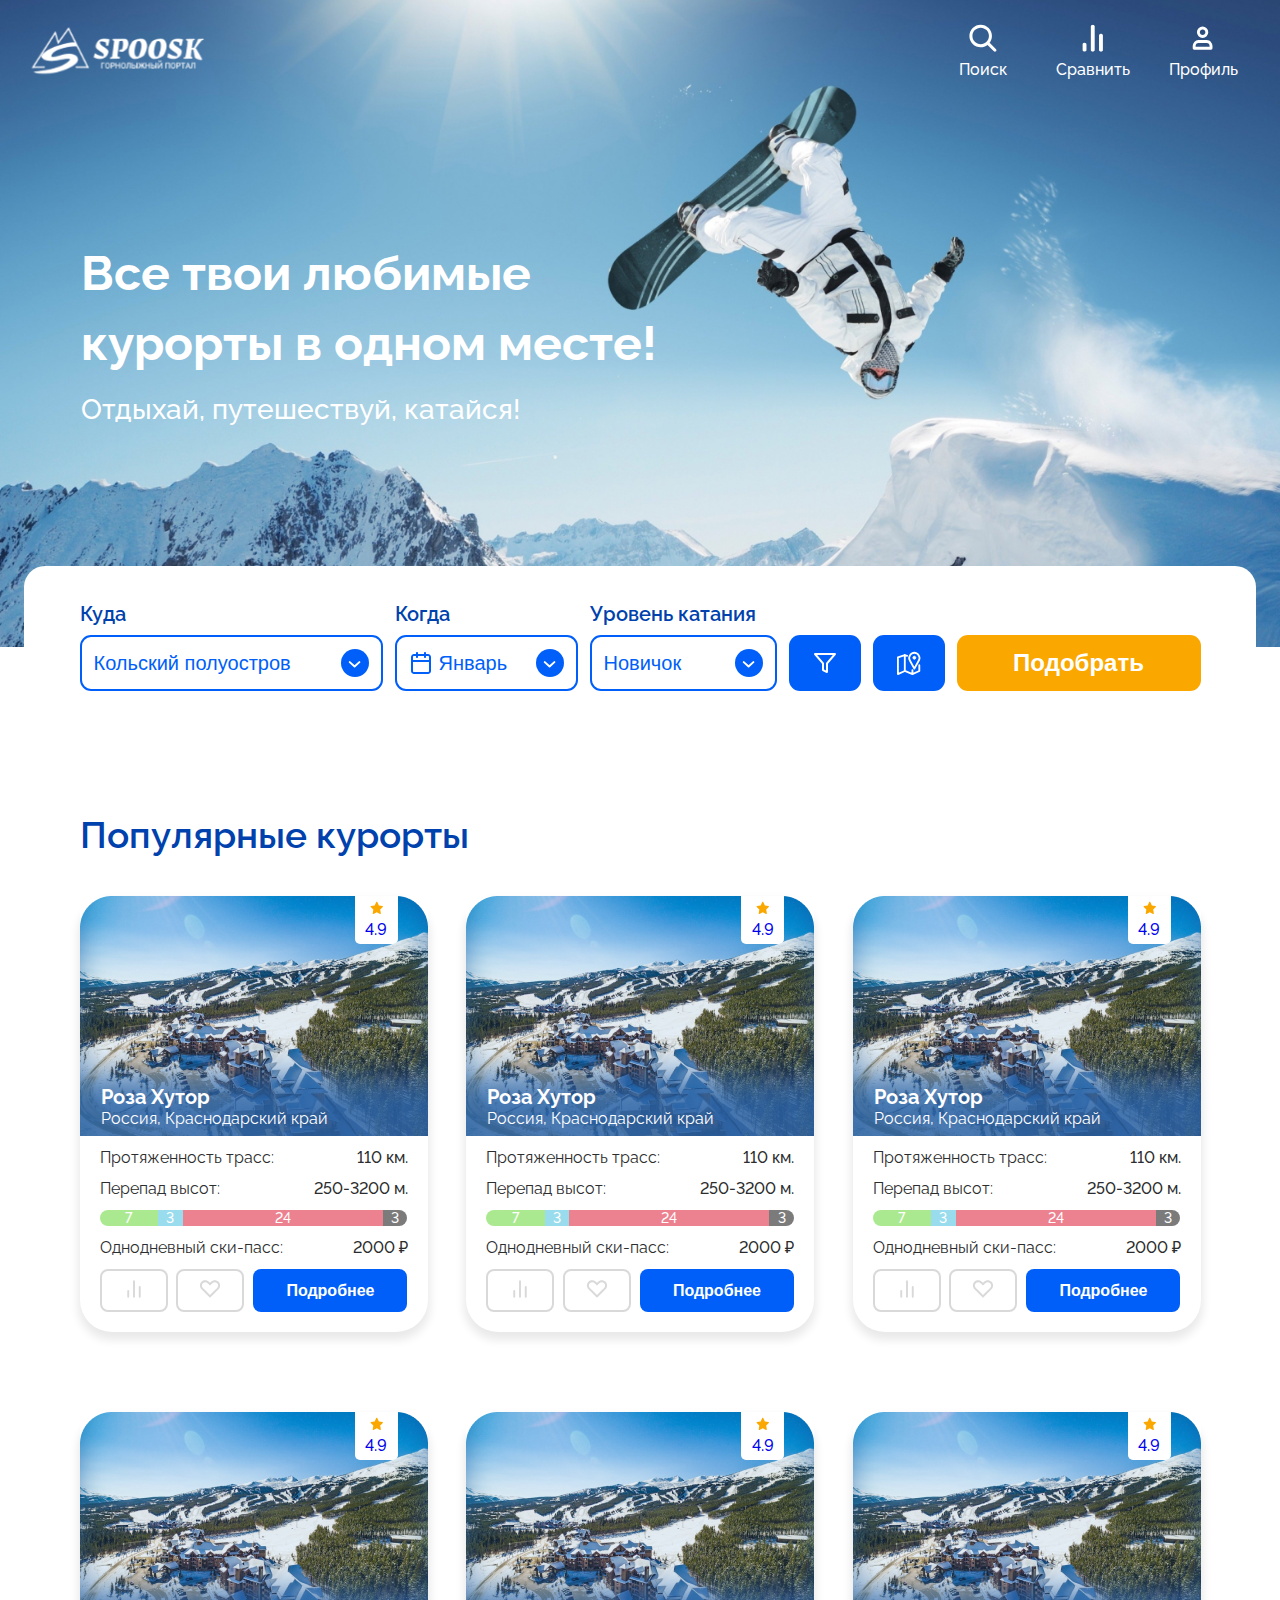
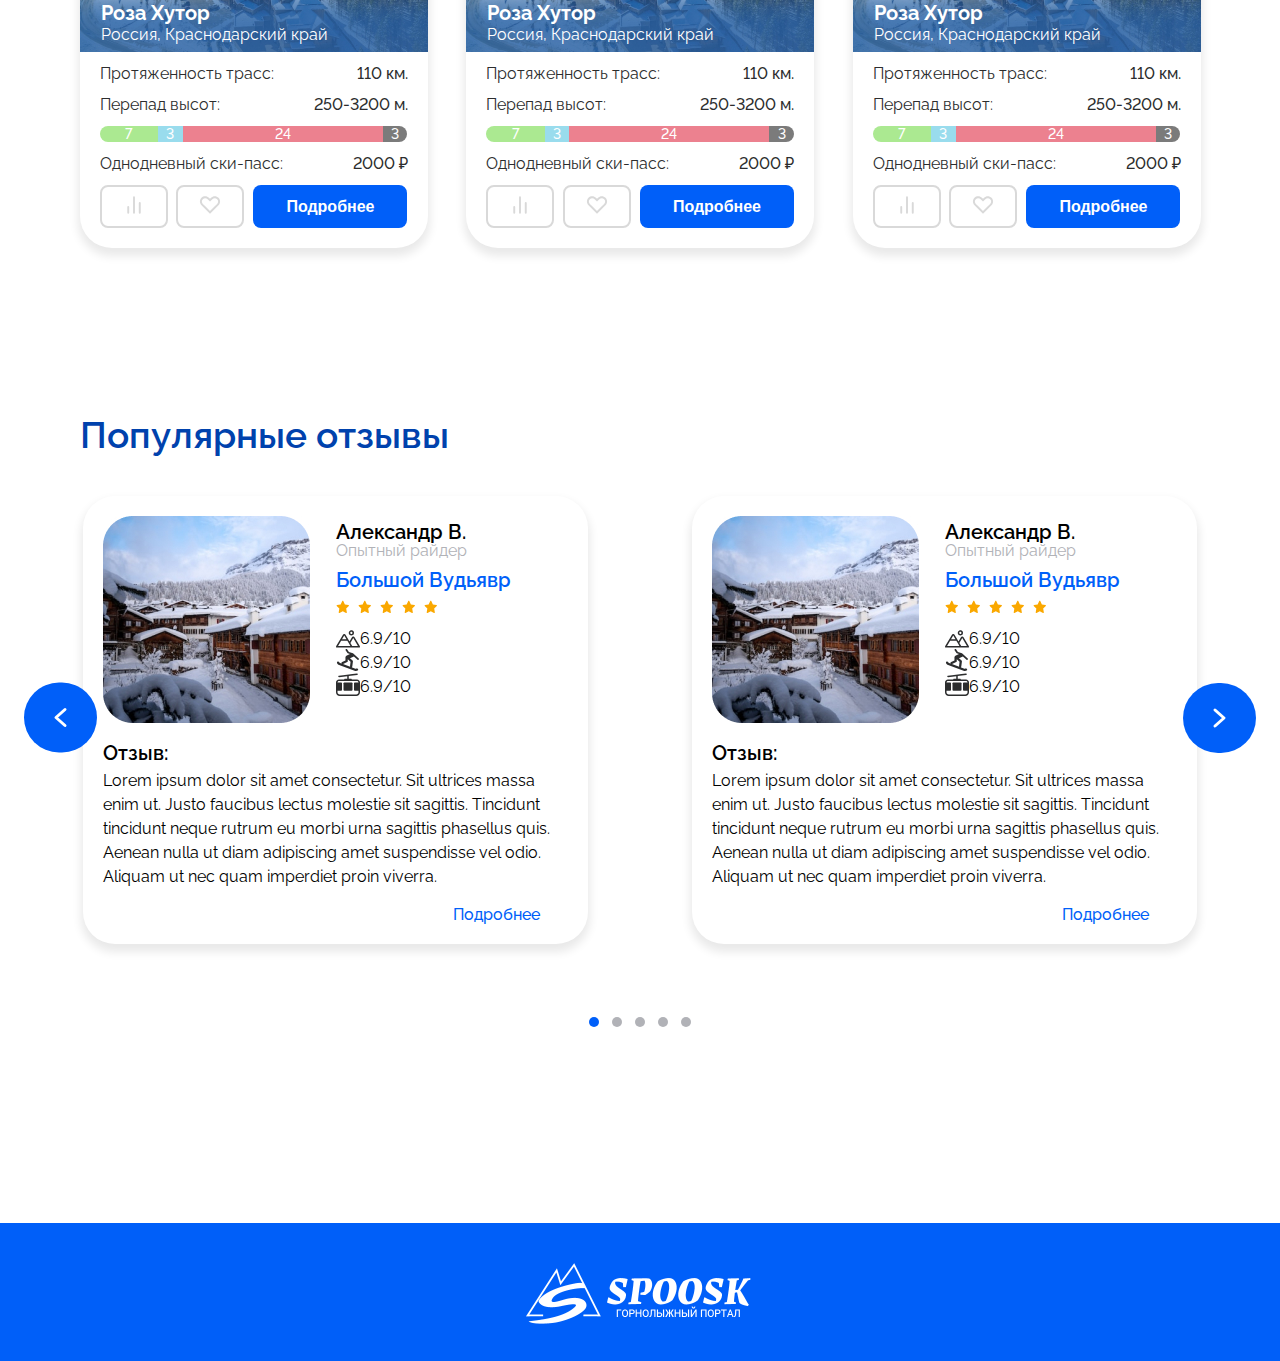
==== ski_resort_website/index.html @ 43d3942a "Оверлей сравнения" ====
<!DOCTYPE html>
<html lang="en">
<head>
    <meta charset="UTF-8">
    <meta http-equiv="X-UA-Compatible" content="IE=edge">
    <meta name="viewport" content="width=device-width, initial-scale=1.0">

    <link href="https://fonts.googleapis.com/css2?family=Raleway:wght@400;500;600;700&display=swap&subset=cyrillic-ext" rel="stylesheet">
    <link rel="stylesheet" href="css/style.css">
    <script defer src="js/script_filter.js"></script>
    <script defer src="js/script.js"></script>
    <script defer src="js/script_overlay.js"></script>
    <title>Spoosk</title>
</head>
<body>
    <div class="container">
        <header class="header">
            <div class="header-wrapper wrapper">
                <div class="logo">
                    <a href="index.html">
                        <img src="image/header/logo_white.svg" alt="Logo" width="190" height="57">
                    </a>
                </div>
                <nav class="header-menu">

                    <!-- <div class="search">
                        <div class="search-box">
                            <input type="text" name="search" class="search-input" placeholder="поиск">
                            <div class="search-btn">
                                <svg width="28" height="28" viewBox="0 0 28 28" fill="none" id="search" xmlns="http://www.w3.org/2000/svg">
                                    <path fill-rule="evenodd" clip-rule="evenodd" d="M3.83374 4.10025C6.02167 1.91233 8.98913 0.683167 12.0833 0.683167C15.1775 0.683167 18.145 1.91233 20.3329 4.10025C22.5208 6.28818 23.75 9.25564 23.75 12.3498C23.75 14.9208 22.9014 17.4043 21.3592 19.4258L27.961 26.0277C28.5685 26.6351 28.5685 27.6201 27.961 28.2276C27.3536 28.835 26.3686 28.835 25.7612 28.2276L19.1593 21.6257C17.1378 23.1679 14.6543 24.0165 12.0833 24.0165C8.98913 24.0165 6.02167 22.7873 3.83374 20.5994C1.64582 18.4115 0.416656 15.444 0.416656 12.3498C0.416656 9.25564 1.64582 6.28818 3.83374 4.10025ZM12.0833 3.79428C9.81425 3.79428 7.63811 4.69566 6.03363 6.30014C4.42915 7.90462 3.52777 10.0808 3.52777 12.3498C3.52777 14.6189 4.42915 16.795 6.03363 18.3995C7.63811 20.004 9.81425 20.9054 12.0833 20.9054C14.3524 20.9054 16.5285 20.004 18.133 18.3995C19.7375 16.795 20.6389 14.6189 20.6389 12.3498C20.6389 10.0808 19.7375 7.90462 18.133 6.30014C16.5285 4.69566 14.3524 3.79428 12.0833 3.79428Z" fill="#0042AD"/>
                                </svg>
                            </div>
                        </div>
                        <div class="name">Поиск</div>
                    </div> -->


                    <ul class="menu-list">
                        <li class="menu-item">
                            <a href="#" class="menu-link">
                                <img src="image/header/header_search_icon_white.svg" alt="Поиск" width="28" height="28">
                                <!-- <div class="icon control-btn_comparison"></div> -->
                                <div class="name">Поиск</div>
                            </a>
                            <input type="text" name="search" class="search-input" placeholder="поиск">
                        </li>
                        <li class="menu-item">
                            <a href="#" class="menu-link" id="open-modal-comparison-btn">
                                <img src="image/header/header_comparison_icon_white.svg" alt="Поиск" width="28" height="28">
                                <!-- <div class="icon control-btn_comparison"></div> -->
                                <div class="name">Сравнить</div>
                            </a>
                        </li>
                            <div class="modal-comparison" id="my-modal-comparison">
                                <div class="modal-comparison_box">
                                    <div class="modal-comparison-block">
                                        <a href="#" class="modal-comparison-text">Пожалуйста, выберите курорты для сравнения</a>
                                    </div>
                                </div>
                            </div>
                        <li class="menu-item">
                            <a href="#" class="menu-link">
                                <img src="image/header/header_account_icon_white.svg" alt="Поиск" width="28" height="28">
                                <!-- <div class="icon control-btn_profile"></div> -->
                                <div class="name">Профиль</div>
                            </a>
                        </li>
                    </ul>
                </nav>
            </div>
        </header>
    
        <main class="page">
            <section class="page-banner">
                <div class="wrapper">
                    <div class="banner-content">
                        <div class="banner-content-title">Все твои любимые курорты в одном месте!</div>
                        <p class="banner-content-text">Отдыхай, путешествуй, катайся!</p>
                    </div>
                </div>
                <div class="banner-image _img">
                    <img src="image/header/1559.jpg" alt="Фото сноубордиста">
                </div>
            </section>
    
            <section class="page-form">
                <div class="wrapper">
                    <div class="form">
                        <div class="form-content">
    
                            <div class="form-group">
                                <div class="form-group-title">Куда</div>
                                <div class="form-group-content">
                                    <button class="dropdown-button where" type="button">Кольский полуостров</button>
                                    <ul class="dropdown-list">
                                        <li class="dropdown-list-item" data-value="Северный кавказ">Северный кавказ</li>
                                        <li class="dropdown-list-item" data-value="Кольский полуостров">Кольский полуостров</li>
                                        <li class="dropdown-list-item" data-value="Алтай">Алтай</li>
                                    </ul>
                                    <input type="text" name="select-category" value="" class="dropdown-input-hidden">
                                </div>
                            </div>
        
                            <div class="form-group">
                                <div class="form-group-title">Когда</div>
                                <div class="form-group-content">
                                    <button class="dropdown-button when" type="button">Январь</button>
                                    <ul class="dropdown-list">
                                        <li class="dropdown-list-item" data-value="Октябрь">Октябрь</li>
                                        <li class="dropdown-list-item" data-value="Ноябрь">Ноябрь</li>
                                        <li class="dropdown-list-item" data-value="Декабрь">Декабрь</li>
                                        <li class="dropdown-list-item" data-value="Январь">Январь</li>
                                        <li class="dropdown-list-item" data-value="Февраль">Февраль</li>
                                        <li class="dropdown-list-item" data-value="Март">Март</li>
                                        <li class="dropdown-list-item" data-value="Апрель">Апрель</li>
                                        <li class="dropdown-list-item" data-value="Апрель">Май</li>
                                    </ul>
                                    <input type="text" name="select-category" value="" class="dropdown-input-hidden">
                                </div>
                            </div>
        
                            <div class="form-group">
                                <div class="form-group-title">Уровень катания</div>
                                <div class="form-group-content">
                                    <button class="dropdown-button riding_level" type="button">Новичок</button>
                                    <ul class="dropdown-list">
                                        <li class="dropdown-list-item" data-value="Новичок">Новичок</li>
                                        <li class="dropdown-list-item" data-value="Опытный">Опытный</li>
                                        <li class="dropdown-list-item" data-value="Экстремал">Экстремал</li>
                                    </ul>
                                    <input type="text" name="select-category" value="" class="dropdown-input-hidden">
                                </div>
                            </div>
    
                            <div class="form-group">
                                <button class="btn btn-blue container1" id="open-modal-btn">
                                    <img src="image/filter/btn_filter_icon.svg" width="24" height="24" alt="Расширенные фильтры">
                                </button>
                            </div>
                                <div class="modal" id="my-modal">
                                    <div class="modal_box">
                                        <button class="modal__close-btn" id="close-my-modal-btn">
                                            <img class="close-image" src="image/overlay_filter/Vector.png" title="При закрытии фильтры сохраняются" width="14" height="14">
                                        </button>
                                            <h1 class="filters">Фильтры</h1>
                                                <form action="overlayFilters" method="post">
                                                    <div id="overlayFilters">
                                                        <h2 class="filters-track">Трассы</h2>
                                                            <div class="track-block">
                                                                <div class="track-block-name1">
                                                                    <div class="checkbox-name">
                                                                        <input type="checkbox" class="custom-checkbox" id="easy" name="trails">
                                                                        <label class="line-green label1" for="easy">Легкие</label>
                                                                    </div>
                                                                    <div class="checkbox-name">
                                                                        <input type="checkbox" class="custom-checkbox" id="medium" name="trails">
                                                                        <label class="line-blue label1" for="medium">Средней сложности</label>
                                                                    </div>
                                                                    <div class="checkbox-name">
                                                                        <input type="checkbox" class="custom-checkbox" id="increased-complexity" name="trails">
                                                                        <label class="line-orange label1" for="increased-complexity">Повышенной сложности</label>
                                                                    </div>
                                                                    <div class="checkbox-name">
                                                                        <input type="checkbox" class="custom-checkbox" id="difficult" name="trails">
                                                                        <label class="line-black label1" for="difficult">Сложные</label>
                                                                    </div>
                                                                </div>
                                                                <div class="track-block-name2">
                                                                    <div class="checkbox-name">
                                                                        <input type="checkbox" class="custom-checkbox" id="freeride" name="trails">
                                                                        <label class="line-none label1" for="freeride">Фрирайд</label>
                                                                    </div>
                                                                    <div class="checkbox-name">
                                                                        <input type="checkbox" class="custom-checkbox" id="snowpark" name="trails">
                                                                        <label class="line-none label1" for="snowpark">Сноупарк</label>
                                                                    </div>
                                                                </div>
                                                            </div>
                                                        <h2 class="filters-lift">Подъемники</h2>
                                                            <div class="lift-block">
                                                                <div class="lift-block-name1">
                                                                    <div class="checkbox-name">
                                                                        <input type="checkbox" class="custom-checkbox" id="bygel" name="lifts">
                                                                        <label class="lift-name label1" for="bygel">Бугельные</label>
                                                                    </div>
                                                                    <div class="checkbox-name">
                                                                        <input type="checkbox" class="custom-checkbox" id="chairlifts" name="lifts">
                                                                        <label class="lift-name label1" for="chairlifts">Кресельные</label>
                                                                    </div>
                                                                </div>
                                                                <div class="lift-block-name2">
                                                                    <div class="checkbox-name">
                                                                        <input type="checkbox" class="custom-checkbox" id="gandola" name="lifts">
                                                                        <label class="lift-name label1" for="gandola">Гандолы</label>
                                                                    </div>
                                                                    <div class="checkbox-name">
                                                                        <input type="checkbox" class="custom-checkbox" id="travelators" name="lifts">
                                                                        <label class="lift-name label1" for="travelators">Детские травалаторы</label>
                                                                    </div>
                                                                </div>
                                                            </div>
                                                        <h2 class="filters-school">Горнолыжные школы/инструктора</h2>
                                                            <div class="school-block">
                                                                <div class="school-block-name1"> 
                                                                    <div class="checkbox-name">
                                                                        <input type="checkbox" class="custom-checkbox" id="adults" name="school">
                                                                        <label class="school-name label1" for="adults">Для взрослых</label>
                                                                    </div>
                                                                </div>
                                                                <div class="school-block-name2">
                                                                    <div class="checkbox-name">
                                                                        <input type="checkbox" class="custom-checkbox" id="children" name="school">
                                                                        <label class="school-name label1" for="children">Для детей</label>
                                                                    </div>
                                                                </div>
                                                            </div>
                                                        <div class="filters-distance-block">
                                                            <h2 class="filters-distance">Расстояние от ближайшего аэропорта</h2>
                                                                <div class="slider-box">
                                                                    <input type="range" step="100" min="0" max="200" value="200" list="rangeList" class="slider">
                                                                </div>
                                                                    <div class="slider-box-name">
                                                                        <div class="slider-name">Не более 50 км</div>
                                                                        <div class="slider-name">Не более 100 км</div>
                                                                        <div class="slider-name">Не важно</div>
                                                                    </div>
                                                        </div>
                                                        <div>
                                                            <h2 class="filters-additional">Дополнительно</h2>
                                                                <div class="filters-additional-block">
                                                                    <div class="additional-block1">
                                                                        <div>
                                                                            <input type="checkbox" class="custom-checkbox2" id="rent">
                                                                            <label for="rent" class="additional-name label2">Прокат оборудования</label> 
                                                                        </div>
                                                                        <div>
                                                                            <input type="checkbox" class="custom-checkbox2" id="skipass">
                                                                            <label for="skipass" class="additional-name label2">Сезонный ски-пасс</label> 
                                                                        </div>
                                                                    </div>
                                                                    <div class="additional-block2">
                                                                        <div>
                                                                            <input type="checkbox" class="custom-checkbox2" id="skating">
                                                                            <label for="skating" class="additional-name label2">Вечернее катание</label> 
                                                                        </div>
                                                                    </div>
                                                                </div>
                                                        </div>
                                                        <div class="button-block">
                                                            <div class="button-block1">
                                                                <button class="button-clear" type="reset" >Очистить</button>
                                                            </div>
                                                            <div class="button-block2">
                                                                <button class="button-pickup" type="submit">Подобрать</button>
                                                            </div>
                                                        </div>
                                                    </div>
                                                </form>       
                                    </div>
                                </div>
                            <div class="form-group">
                                <button class="btn btn-blue">
                                    <img src="image/filter/btn_map_icon.svg" width="24" height="24"  alt="Карта">
                                </button>
                            </div>

                            <div class="form-group">
                                <button class="btn btn-result">Подобрать</button>
                            </div>
                           
                        </div>
    
                    </div>
                </div>
            </section> 
    
            <section class="page-cards">
                <div class="wrapper">
                    <div class="cards-wrapper">
                        <h2 class="section-title section-title-cards">Популярные курорты</h2>
                        <div class="cards-content">

                            <div class="card-column">
                                <div class="card-item">
        
                                    <div class="card-image">
                                        <a href="#">
                                            <img src="image/card/Frame 208.jpg" alt="roza hutor" class="image">
                                            <div class="card-title">
                                                <div class="card-title-name"><span>Роза Хутор</span></div>
                                                <div class="card-title-additionally">
                                                    <span class="card-title-country">Россия,</span>
                                                    <span class="card-title-region">Краснодарский край</span>
                                                </div>
                                            </div>
                                            <div class="card-rating">
                                                <div class="rating-content">
                                                    <img src="image/card/rating_icon.svg" alt="Рейтинг">
                                                    <div class="rating-value">4.9</div>
                                                </div>
                                            </div>
                                        </a>
                                    </div>
                
                                    
                                    <div class="card-body">
                                        <div class="property">
                                            <div class="property-name">Протяженность трасс:</div>
                                            <div class="property-value">110 км.</div>
                                        </div>
                
                                        <div class="property">
                                            <div class="property-name">Перепад высот:</div>
                                            <div class="property-value">250-3200 м.</div>
                                        </div>
                
                                        <div class="count-trails">
                                            <ul class="count-trails-list">
                                                <li class="green">7</li>
                                                <li class="blue">3</li>
                                                <li class="red">24</li>
                                                <li class="black">3</li>
                                            </ul>
                                        </div>
                
                                        <div class="property">
                                            <div class="property-name">Однодневный ски-пасс:</div>
                                            <div class="property-value">2000 ₽</div>
                                        </div>
                
                                        <div class="form-button">
                                            <button class="cards-btn btn-white">
                                                <svg viewBox="0 0 24 25" fill="none" xmlns="http://www.w3.org/2000/svg">
                                                    <path d="M18 20.5V10.5" stroke="#D9D9D9" stroke-opacity="1" stroke-width="2" stroke-linecap="round" stroke-linejoin="round"/>
                                                    <path d="M12 20.5V4.5" stroke="#D9D9D9" stroke-opacity="1" stroke-width="2" stroke-linecap="round" stroke-linejoin="round"/>
                                                    <path d="M6 20.5V14.5" stroke="#D9D9D9" stroke-opacity="1" stroke-width="2" stroke-linecap="round" stroke-linejoin="round"/>
                                                </svg>                            
                                            </button>
                        
                                            <button class="cards-btn btn-white">
                                                <svg viewBox="0 0 24 25" fill="none" xmlns="http://www.w3.org/2000/svg">
                                                    <path fill-rule="evenodd" clip-rule="evenodd" d="M12.0119 6.07196L10.9249 4.98496C10.4155 4.46862 9.80891 4.05816 
                                                    9.14015 3.7772C8.4714 3.49625 7.75368 3.35036 7.02831 3.34793C6.30295 3.3455 5.58426 3.48658 4.91364 3.76304C4.24302 
                                                    4.03951 3.63372 4.4459 3.1208 4.95881C2.60789 5.47173 2.2015 6.08104 1.92503 6.75166C1.64857 7.42228 1.50749 8.14096 
                                                    1.50992 8.86633C1.51235 9.59169 1.65824 10.3094 1.93919 10.9782C2.22014 11.6469 2.63061 12.2535 3.14695 12.763L11.9859 
                                                    21.602L11.9879 21.6L12.0139 21.626L20.8529 12.787C21.3693 12.2775 21.7797 11.6709 22.0607 11.0022C22.3417 10.3334 22.4875
                                                    9.61569 22.49 8.89033C22.4924 8.16496 22.3513 7.44628 22.0749 6.77566C21.7984 6.10504 21.392 5.49573 20.8791 4.98281C20.3662 
                                                    4.4699 19.7569 4.06351 19.0862 3.78704C18.4156 3.51058 17.6969 3.3695 16.9716 3.37193C16.2462 3.37436 15.5285 3.52025 14.8597 
                                                    3.8012C14.191 4.08216 13.5844 4.49262 13.0749 5.00896L12.0119 6.07196ZM11.9879 18.772L16.9239 13.835L18.3739 12.435H18.3759L19.4389 
                                                    11.373C20.0954 10.7165 20.4641 9.82626 20.4641 8.89796C20.4641 7.96965 20.0954 7.07937 19.4389 6.42296C18.7825 5.76655 17.8923 
                                                    5.39778 16.9639 5.39778C16.0356 5.39778 15.1454 5.76655 14.4889 6.42296L12.0129 8.89996L12.0059 8.89296L9.51095 6.39996C8.85453 
                                                    5.74355 7.96425 5.37478 7.03594 5.37478C6.10764 5.37478 5.21736 5.74355 4.56095 6.39996C3.90453 7.05637 3.53577 7.94665 3.53577 
                                                    8.87496C3.53577 9.80326 3.90453 10.6935 4.56095 11.35L7.10094 13.89L7.10195 13.887L11.9879 18.773V18.772Z" 
                                                    fill="#D9D9D9" fill-opacity="1"/>
                                                </svg>
                                            </button>
                        
                                            <button class="cards-btn cards-btn-blue">Подробнее</button>
                                        </div>
                                    </div>
                            
                    
                    
                                </div>
                            </div>
                            <div class="card-column">
                                <div class="card-item">
        
                                    <div class="card-image">
                                        <a href="#">
                                            <img src="image/card/Frame 208.jpg" alt="roza hutor" class="image">
                                            <div class="card-title">
                                                <div class="card-title-name"><span>Роза Хутор</span></div>
                                                <div class="card-title-additionally">
                                                    <span class="card-title-country">Россия,</span>
                                                    <span class="card-title-region">Краснодарский край</span>
                                                </div>
                                            </div>
                                            <div class="card-rating">
                                                <div class="rating-content">
                                                    <img src="image/card/rating_icon.svg" alt="Рейтинг">
                                                    <div class="rating-value">4.9</div>
                                                </div>
                                            </div>
                                        </a>
                                    </div>
                
                                    
                                    <div class="card-body">
                                        <div class="property">
                                            <div class="property-name">Протяженность трасс:</div>
                                            <div class="property-value">110 км.</div>
                                        </div>
                
                                        <div class="property">
                                            <div class="property-name">Перепад высот:</div>
                                            <div class="property-value">250-3200 м.</div>
                                        </div>
                
                                        <div class="count-trails">
                                            <ul class="count-trails-list">
                                                <li class="green">7</li>
                                                <li class="blue">3</li>
                                                <li class="red">24</li>
                                                <li class="black">3</li>
                                            </ul>
                                        </div>
                
                                        <div class="property">
                                            <div class="property-name">Однодневный ски-пасс:</div>
                                            <div class="property-value">2000 ₽</div>
                                        </div>
                
                                        <div class="form-button">
                                            <button class="cards-btn btn-white">
                                                <svg viewBox="0 0 24 25" fill="none" xmlns="http://www.w3.org/2000/svg">
                                                    <path d="M18 20.5V10.5" stroke="#D9D9D9" stroke-opacity="1" stroke-width="2" stroke-linecap="round" stroke-linejoin="round"/>
                                                    <path d="M12 20.5V4.5" stroke="#D9D9D9" stroke-opacity="1" stroke-width="2" stroke-linecap="round" stroke-linejoin="round"/>
                                                    <path d="M6 20.5V14.5" stroke="#D9D9D9" stroke-opacity="1" stroke-width="2" stroke-linecap="round" stroke-linejoin="round"/>
                                                </svg>                            
                                            </button>
                        
                                            <button class="cards-btn btn-white">
                                                <svg viewBox="0 0 24 25" fill="none" xmlns="http://www.w3.org/2000/svg">
                                                    <path fill-rule="evenodd" clip-rule="evenodd" d="M12.0119 6.07196L10.9249 4.98496C10.4155 4.46862 9.80891 4.05816 
                                                    9.14015 3.7772C8.4714 3.49625 7.75368 3.35036 7.02831 3.34793C6.30295 3.3455 5.58426 3.48658 4.91364 3.76304C4.24302 
                                                    4.03951 3.63372 4.4459 3.1208 4.95881C2.60789 5.47173 2.2015 6.08104 1.92503 6.75166C1.64857 7.42228 1.50749 8.14096 
                                                    1.50992 8.86633C1.51235 9.59169 1.65824 10.3094 1.93919 10.9782C2.22014 11.6469 2.63061 12.2535 3.14695 12.763L11.9859 
                                                    21.602L11.9879 21.6L12.0139 21.626L20.8529 12.787C21.3693 12.2775 21.7797 11.6709 22.0607 11.0022C22.3417 10.3334 22.4875
                                                    9.61569 22.49 8.89033C22.4924 8.16496 22.3513 7.44628 22.0749 6.77566C21.7984 6.10504 21.392 5.49573 20.8791 4.98281C20.3662 
                                                    4.4699 19.7569 4.06351 19.0862 3.78704C18.4156 3.51058 17.6969 3.3695 16.9716 3.37193C16.2462 3.37436 15.5285 3.52025 14.8597 
                                                    3.8012C14.191 4.08216 13.5844 4.49262 13.0749 5.00896L12.0119 6.07196ZM11.9879 18.772L16.9239 13.835L18.3739 12.435H18.3759L19.4389 
                                                    11.373C20.0954 10.7165 20.4641 9.82626 20.4641 8.89796C20.4641 7.96965 20.0954 7.07937 19.4389 6.42296C18.7825 5.76655 17.8923 
                                                    5.39778 16.9639 5.39778C16.0356 5.39778 15.1454 5.76655 14.4889 6.42296L12.0129 8.89996L12.0059 8.89296L9.51095 6.39996C8.85453 
                                                    5.74355 7.96425 5.37478 7.03594 5.37478C6.10764 5.37478 5.21736 5.74355 4.56095 6.39996C3.90453 7.05637 3.53577 7.94665 3.53577 
                                                    8.87496C3.53577 9.80326 3.90453 10.6935 4.56095 11.35L7.10094 13.89L7.10195 13.887L11.9879 18.773V18.772Z" 
                                                    fill="#D9D9D9" fill-opacity="1"/>
                                                </svg>
                                            </button>
                        
                                            <button class="cards-btn cards-btn-blue">Подробнее</button>
                                        </div>
                                    </div>
                            
                    
                    
                                </div>
                            </div>
                            <div class="card-column">
                                <div class="card-item">
        
                                    <div class="card-image">
                                        <a href="#">
                                            <img src="image/card/Frame 208.jpg" alt="roza hutor" class="image">
                                            <div class="card-title">
                                                <div class="card-title-name"><span>Роза Хутор</span></div>
                                                <div class="card-title-additionally">
                                                    <span class="card-title-country">Россия,</span>
                                                    <span class="card-title-region">Краснодарский край</span>
                                                </div>
                                            </div>
                                            <div class="card-rating">
                                                <div class="rating-content">
                                                    <img src="image/card/rating_icon.svg" alt="Рейтинг">
                                                    <div class="rating-value">4.9</div>
                                                </div>
                                            </div>
                                        </a>
                                    </div>
                
                                    
                                    <div class="card-body">
                                        <div class="property">
                                            <div class="property-name">Протяженность трасс:</div>
                                            <div class="property-value">110 км.</div>
                                        </div>
                
                                        <div class="property">
                                            <div class="property-name">Перепад высот:</div>
                                            <div class="property-value">250-3200 м.</div>
                                        </div>
                
                                        <div class="count-trails">
                                            <ul class="count-trails-list">
                                                <li class="green">7</li>
                                                <li class="blue">3</li>
                                                <li class="red">24</li>
                                                <li class="black">3</li>
                                            </ul>
                                        </div>
                
                                        <div class="property">
                                            <div class="property-name">Однодневный ски-пасс:</div>
                                            <div class="property-value">2000 ₽</div>
                                        </div>
                
                                        <div class="form-button">
                                            <button class="cards-btn btn-white">
                                                <svg viewBox="0 0 24 25" fill="none" xmlns="http://www.w3.org/2000/svg">
                                                    <path d="M18 20.5V10.5" stroke="#D9D9D9" stroke-opacity="1" stroke-width="2" stroke-linecap="round" stroke-linejoin="round"/>
                                                    <path d="M12 20.5V4.5" stroke="#D9D9D9" stroke-opacity="1" stroke-width="2" stroke-linecap="round" stroke-linejoin="round"/>
                                                    <path d="M6 20.5V14.5" stroke="#D9D9D9" stroke-opacity="1" stroke-width="2" stroke-linecap="round" stroke-linejoin="round"/>
                                                </svg>                            
                                            </button>
                        
                                            <button class="cards-btn btn-white">
                                                <svg viewBox="0 0 24 25" fill="none" xmlns="http://www.w3.org/2000/svg">
                                                    <path fill-rule="evenodd" clip-rule="evenodd" d="M12.0119 6.07196L10.9249 4.98496C10.4155 4.46862 9.80891 4.05816 
                                                    9.14015 3.7772C8.4714 3.49625 7.75368 3.35036 7.02831 3.34793C6.30295 3.3455 5.58426 3.48658 4.91364 3.76304C4.24302 
                                                    4.03951 3.63372 4.4459 3.1208 4.95881C2.60789 5.47173 2.2015 6.08104 1.92503 6.75166C1.64857 7.42228 1.50749 8.14096 
                                                    1.50992 8.86633C1.51235 9.59169 1.65824 10.3094 1.93919 10.9782C2.22014 11.6469 2.63061 12.2535 3.14695 12.763L11.9859 
                                                    21.602L11.9879 21.6L12.0139 21.626L20.8529 12.787C21.3693 12.2775 21.7797 11.6709 22.0607 11.0022C22.3417 10.3334 22.4875
                                                    9.61569 22.49 8.89033C22.4924 8.16496 22.3513 7.44628 22.0749 6.77566C21.7984 6.10504 21.392 5.49573 20.8791 4.98281C20.3662 
                                                    4.4699 19.7569 4.06351 19.0862 3.78704C18.4156 3.51058 17.6969 3.3695 16.9716 3.37193C16.2462 3.37436 15.5285 3.52025 14.8597 
                                                    3.8012C14.191 4.08216 13.5844 4.49262 13.0749 5.00896L12.0119 6.07196ZM11.9879 18.772L16.9239 13.835L18.3739 12.435H18.3759L19.4389 
                                                    11.373C20.0954 10.7165 20.4641 9.82626 20.4641 8.89796C20.4641 7.96965 20.0954 7.07937 19.4389 6.42296C18.7825 5.76655 17.8923 
                                                    5.39778 16.9639 5.39778C16.0356 5.39778 15.1454 5.76655 14.4889 6.42296L12.0129 8.89996L12.0059 8.89296L9.51095 6.39996C8.85453 
                                                    5.74355 7.96425 5.37478 7.03594 5.37478C6.10764 5.37478 5.21736 5.74355 4.56095 6.39996C3.90453 7.05637 3.53577 7.94665 3.53577 
                                                    8.87496C3.53577 9.80326 3.90453 10.6935 4.56095 11.35L7.10094 13.89L7.10195 13.887L11.9879 18.773V18.772Z" 
                                                    fill="#D9D9D9" fill-opacity="1"/>
                                                </svg>
                                            </button>
                        
                                            <button class="cards-btn cards-btn-blue">Подробнее</button>
                                        </div>
                                    </div>
                            
                    
                    
                                </div>
                            </div>
                            <div class="card-column">
                                <div class="card-item">
        
                                    <div class="card-image">
                                        <a href="#">
                                            <img src="image/card/Frame 208.jpg" alt="roza hutor" class="image">
                                            <div class="card-title">
                                                <div class="card-title-name"><span>Роза Хутор</span></div>
                                                <div class="card-title-additionally">
                                                    <span class="card-title-country">Россия,</span>
                                                    <span class="card-title-region">Краснодарский край</span>
                                                </div>
                                            </div>
                                            <div class="card-rating">
                                                <div class="rating-content">
                                                    <img src="image/card/rating_icon.svg" alt="Рейтинг">
                                                    <div class="rating-value">4.9</div>
                                                </div>
                                            </div>
                                        </a>
                                    </div>
                
                                    
                                    <div class="card-body">
                                        <div class="property">
                                            <div class="property-name">Протяженность трасс:</div>
                                            <div class="property-value">110 км.</div>
                                        </div>
                
                                        <div class="property">
                                            <div class="property-name">Перепад высот:</div>
                                            <div class="property-value">250-3200 м.</div>
                                        </div>
                
                                        <div class="count-trails">
                                            <ul class="count-trails-list">
                                                <li class="green">7</li>
                                                <li class="blue">3</li>
                                                <li class="red">24</li>
                                                <li class="black">3</li>
                                            </ul>
                                        </div>
                
                                        <div class="property">
                                            <div class="property-name">Однодневный ски-пасс:</div>
                                            <div class="property-value">2000 ₽</div>
                                        </div>
                
                                        <div class="form-button">
                                            <button class="cards-btn btn-white">
                                                <svg viewBox="0 0 24 25" fill="none" xmlns="http://www.w3.org/2000/svg">
                                                    <path d="M18 20.5V10.5" stroke="#D9D9D9" stroke-opacity="1" stroke-width="2" stroke-linecap="round" stroke-linejoin="round"/>
                                                    <path d="M12 20.5V4.5" stroke="#D9D9D9" stroke-opacity="1" stroke-width="2" stroke-linecap="round" stroke-linejoin="round"/>
                                                    <path d="M6 20.5V14.5" stroke="#D9D9D9" stroke-opacity="1" stroke-width="2" stroke-linecap="round" stroke-linejoin="round"/>
                                                </svg>                            
                                            </button>
                        
                                            <button class="cards-btn btn-white">
                                                <svg viewBox="0 0 24 25" fill="none" xmlns="http://www.w3.org/2000/svg">
                                                    <path fill-rule="evenodd" clip-rule="evenodd" d="M12.0119 6.07196L10.9249 4.98496C10.4155 4.46862 9.80891 4.05816 
                                                    9.14015 3.7772C8.4714 3.49625 7.75368 3.35036 7.02831 3.34793C6.30295 3.3455 5.58426 3.48658 4.91364 3.76304C4.24302 
                                                    4.03951 3.63372 4.4459 3.1208 4.95881C2.60789 5.47173 2.2015 6.08104 1.92503 6.75166C1.64857 7.42228 1.50749 8.14096 
                                                    1.50992 8.86633C1.51235 9.59169 1.65824 10.3094 1.93919 10.9782C2.22014 11.6469 2.63061 12.2535 3.14695 12.763L11.9859 
                                                    21.602L11.9879 21.6L12.0139 21.626L20.8529 12.787C21.3693 12.2775 21.7797 11.6709 22.0607 11.0022C22.3417 10.3334 22.4875
                                                    9.61569 22.49 8.89033C22.4924 8.16496 22.3513 7.44628 22.0749 6.77566C21.7984 6.10504 21.392 5.49573 20.8791 4.98281C20.3662 
                                                    4.4699 19.7569 4.06351 19.0862 3.78704C18.4156 3.51058 17.6969 3.3695 16.9716 3.37193C16.2462 3.37436 15.5285 3.52025 14.8597 
                                                    3.8012C14.191 4.08216 13.5844 4.49262 13.0749 5.00896L12.0119 6.07196ZM11.9879 18.772L16.9239 13.835L18.3739 12.435H18.3759L19.4389 
                                                    11.373C20.0954 10.7165 20.4641 9.82626 20.4641 8.89796C20.4641 7.96965 20.0954 7.07937 19.4389 6.42296C18.7825 5.76655 17.8923 
                                                    5.39778 16.9639 5.39778C16.0356 5.39778 15.1454 5.76655 14.4889 6.42296L12.0129 8.89996L12.0059 8.89296L9.51095 6.39996C8.85453 
                                                    5.74355 7.96425 5.37478 7.03594 5.37478C6.10764 5.37478 5.21736 5.74355 4.56095 6.39996C3.90453 7.05637 3.53577 7.94665 3.53577 
                                                    8.87496C3.53577 9.80326 3.90453 10.6935 4.56095 11.35L7.10094 13.89L7.10195 13.887L11.9879 18.773V18.772Z" 
                                                    fill="#D9D9D9" fill-opacity="1"/>
                                                </svg>
                                            </button>
                        
                                            <button class="cards-btn cards-btn-blue">Подробнее</button>
                                        </div>
                                    </div>
                            
                    
                    
                                </div>
                            </div>
                            <div class="card-column">
                                <div class="card-item">
        
                                    <div class="card-image">
                                        <a href="#">
                                            <img src="image/card/Frame 208.jpg" alt="roza hutor" class="image">
                                            <div class="card-title">
                                                <div class="card-title-name"><span>Роза Хутор</span></div>
                                                <div class="card-title-additionally">
                                                    <span class="card-title-country">Россия,</span>
                                                    <span class="card-title-region">Краснодарский край</span>
                                                </div>
                                            </div>
                                            <div class="card-rating">
                                                <div class="rating-content">
                                                    <img src="image/card/rating_icon.svg" alt="Рейтинг">
                                                    <div class="rating-value">4.9</div>
                                                </div>
                                            </div>
                                        </a>
                                    </div>
                
                                    
                                    <div class="card-body">
                                        <div class="property">
                                            <div class="property-name">Протяженность трасс:</div>
                                            <div class="property-value">110 км.</div>
                                        </div>
                
                                        <div class="property">
                                            <div class="property-name">Перепад высот:</div>
                                            <div class="property-value">250-3200 м.</div>
                                        </div>
                
                                        <div class="count-trails">
                                            <ul class="count-trails-list">
                                                <li class="green">7</li>
                                                <li class="blue">3</li>
                                                <li class="red">24</li>
                                                <li class="black">3</li>
                                            </ul>
                                        </div>
                
                                        <div class="property">
                                            <div class="property-name">Однодневный ски-пасс:</div>
                                            <div class="property-value">2000 ₽</div>
                                        </div>
                
                                        <div class="form-button">
                                            <button class="cards-btn btn-white">
                                                <svg viewBox="0 0 24 25" fill="none" xmlns="http://www.w3.org/2000/svg">
                                                    <path d="M18 20.5V10.5" stroke="#D9D9D9" stroke-opacity="1" stroke-width="2" stroke-linecap="round" stroke-linejoin="round"/>
                                                    <path d="M12 20.5V4.5" stroke="#D9D9D9" stroke-opacity="1" stroke-width="2" stroke-linecap="round" stroke-linejoin="round"/>
                                                    <path d="M6 20.5V14.5" stroke="#D9D9D9" stroke-opacity="1" stroke-width="2" stroke-linecap="round" stroke-linejoin="round"/>
                                                </svg>                            
                                            </button>
                        
                                            <button class="cards-btn btn-white">
                                                <svg viewBox="0 0 24 25" fill="none" xmlns="http://www.w3.org/2000/svg">
                                                    <path fill-rule="evenodd" clip-rule="evenodd" d="M12.0119 6.07196L10.9249 4.98496C10.4155 4.46862 9.80891 4.05816 
                                                    9.14015 3.7772C8.4714 3.49625 7.75368 3.35036 7.02831 3.34793C6.30295 3.3455 5.58426 3.48658 4.91364 3.76304C4.24302 
                                                    4.03951 3.63372 4.4459 3.1208 4.95881C2.60789 5.47173 2.2015 6.08104 1.92503 6.75166C1.64857 7.42228 1.50749 8.14096 
                                                    1.50992 8.86633C1.51235 9.59169 1.65824 10.3094 1.93919 10.9782C2.22014 11.6469 2.63061 12.2535 3.14695 12.763L11.9859 
                                                    21.602L11.9879 21.6L12.0139 21.626L20.8529 12.787C21.3693 12.2775 21.7797 11.6709 22.0607 11.0022C22.3417 10.3334 22.4875
                                                    9.61569 22.49 8.89033C22.4924 8.16496 22.3513 7.44628 22.0749 6.77566C21.7984 6.10504 21.392 5.49573 20.8791 4.98281C20.3662 
                                                    4.4699 19.7569 4.06351 19.0862 3.78704C18.4156 3.51058 17.6969 3.3695 16.9716 3.37193C16.2462 3.37436 15.5285 3.52025 14.8597 
                                                    3.8012C14.191 4.08216 13.5844 4.49262 13.0749 5.00896L12.0119 6.07196ZM11.9879 18.772L16.9239 13.835L18.3739 12.435H18.3759L19.4389 
                                                    11.373C20.0954 10.7165 20.4641 9.82626 20.4641 8.89796C20.4641 7.96965 20.0954 7.07937 19.4389 6.42296C18.7825 5.76655 17.8923 
                                                    5.39778 16.9639 5.39778C16.0356 5.39778 15.1454 5.76655 14.4889 6.42296L12.0129 8.89996L12.0059 8.89296L9.51095 6.39996C8.85453 
                                                    5.74355 7.96425 5.37478 7.03594 5.37478C6.10764 5.37478 5.21736 5.74355 4.56095 6.39996C3.90453 7.05637 3.53577 7.94665 3.53577 
                                                    8.87496C3.53577 9.80326 3.90453 10.6935 4.56095 11.35L7.10094 13.89L7.10195 13.887L11.9879 18.773V18.772Z" 
                                                    fill="#D9D9D9" fill-opacity="1"/>
                                                </svg>
                                            </button>
                        
                                            <button class="cards-btn cards-btn-blue">Подробнее</button>
                                        </div>
                                    </div>
                            
                    
                    
                                </div>
                            </div>
                            <div class="card-column">
                                <div class="card-item">
        
                                    <div class="card-image">
                                        <a href="#">
                                            <img src="image/card/Frame 208.jpg" alt="roza hutor" class="image">
                                            <div class="card-title">
                                                <div class="card-title-name"><span>Роза Хутор</span></div>
                                                <div class="card-title-additionally">
                                                    <span class="card-title-country">Россия,</span>
                                                    <span class="card-title-region">Краснодарский край</span>
                                                </div>
                                            </div>
                                            <div class="card-rating">
                                                <div class="rating-content">
                                                    <img src="image/card/rating_icon.svg" alt="Рейтинг">
                                                    <div class="rating-value">4.9</div>
                                                </div>
                                            </div>
                                        </a>
                                    </div>
                
                                    
                                    <div class="card-body">
                                        <div class="property">
                                            <div class="property-name">Протяженность трасс:</div>
                                            <div class="property-value">110 км.</div>
                                        </div>
                
                                        <div class="property">
                                            <div class="property-name">Перепад высот:</div>
                                            <div class="property-value">250-3200 м.</div>
                                        </div>
                
                                        <div class="count-trails">
                                            <ul class="count-trails-list">
                                                <li class="green">7</li>
                                                <li class="blue">3</li>
                                                <li class="red">24</li>
                                                <li class="black">3</li>
                                            </ul>
                                        </div>
                
                                        <div class="property">
                                            <div class="property-name">Однодневный ски-пасс:</div>
                                            <div class="property-value">2000 ₽</div>
                                        </div>
                
                                        <div class="form-button">
                                            <button class="cards-btn btn-white">
                                                <svg viewBox="0 0 24 25" fill="none" xmlns="http://www.w3.org/2000/svg">
                                                    <path d="M18 20.5V10.5" stroke="#D9D9D9" stroke-opacity="1" stroke-width="2" stroke-linecap="round" stroke-linejoin="round"/>
                                                    <path d="M12 20.5V4.5" stroke="#D9D9D9" stroke-opacity="1" stroke-width="2" stroke-linecap="round" stroke-linejoin="round"/>
                                                    <path d="M6 20.5V14.5" stroke="#D9D9D9" stroke-opacity="1" stroke-width="2" stroke-linecap="round" stroke-linejoin="round"/>
                                                </svg>                            
                                            </button>
                        
                                            <button class="cards-btn btn-white">
                                                <svg viewBox="0 0 24 25" fill="none" xmlns="http://www.w3.org/2000/svg">
                                                    <path fill-rule="evenodd" clip-rule="evenodd" d="M12.0119 6.07196L10.9249 4.98496C10.4155 4.46862 9.80891 4.05816 
                                                    9.14015 3.7772C8.4714 3.49625 7.75368 3.35036 7.02831 3.34793C6.30295 3.3455 5.58426 3.48658 4.91364 3.76304C4.24302 
                                                    4.03951 3.63372 4.4459 3.1208 4.95881C2.60789 5.47173 2.2015 6.08104 1.92503 6.75166C1.64857 7.42228 1.50749 8.14096 
                                                    1.50992 8.86633C1.51235 9.59169 1.65824 10.3094 1.93919 10.9782C2.22014 11.6469 2.63061 12.2535 3.14695 12.763L11.9859 
                                                    21.602L11.9879 21.6L12.0139 21.626L20.8529 12.787C21.3693 12.2775 21.7797 11.6709 22.0607 11.0022C22.3417 10.3334 22.4875
                                                    9.61569 22.49 8.89033C22.4924 8.16496 22.3513 7.44628 22.0749 6.77566C21.7984 6.10504 21.392 5.49573 20.8791 4.98281C20.3662 
                                                    4.4699 19.7569 4.06351 19.0862 3.78704C18.4156 3.51058 17.6969 3.3695 16.9716 3.37193C16.2462 3.37436 15.5285 3.52025 14.8597 
                                                    3.8012C14.191 4.08216 13.5844 4.49262 13.0749 5.00896L12.0119 6.07196ZM11.9879 18.772L16.9239 13.835L18.3739 12.435H18.3759L19.4389 
                                                    11.373C20.0954 10.7165 20.4641 9.82626 20.4641 8.89796C20.4641 7.96965 20.0954 7.07937 19.4389 6.42296C18.7825 5.76655 17.8923 
                                                    5.39778 16.9639 5.39778C16.0356 5.39778 15.1454 5.76655 14.4889 6.42296L12.0129 8.89996L12.0059 8.89296L9.51095 6.39996C8.85453 
                                                    5.74355 7.96425 5.37478 7.03594 5.37478C6.10764 5.37478 5.21736 5.74355 4.56095 6.39996C3.90453 7.05637 3.53577 7.94665 3.53577 
                                                    8.87496C3.53577 9.80326 3.90453 10.6935 4.56095 11.35L7.10094 13.89L7.10195 13.887L11.9879 18.773V18.772Z" 
                                                    fill="#D9D9D9" fill-opacity="1"/>
                                                </svg>
                                            </button>
                        
                                            <button class="cards-btn cards-btn-blue">Подробнее</button>
                                        </div>
                                    </div>
                            
                    
                    
                                </div>
                            </div>


                        </div>
                    </div>

                </div>
            </section>
    
            <section class="page-reviews">
                <div class="wrapper reviews-wrapper">
                    <div class="cards-wrapper">
                        <h2 class="section-title section-title-reviews">Популярные отзывы</h2>
    
                        <div class="reviews-content">
    
                            <div class="review-column">
                                <div class="review-item">
                                    <div class="review-content">
                                        <img src="image/reviews/big_wood_foto.jpg" alt="Большой Вудьявр">
                                        <div class="review-content-text">
                                            <div class="review-author-name">Александр В.</div>
                                            <div class="review-author-subname">Опытный райдер</div>
                                            <h3 class="review-resort-name">Большой Вудьявр</h3>
                                            <ul class="stars-list">
                                                <li class="stars-item">
                                                    <img src="image/card/rating_icon.svg" alt="звезда">
                                                </li>
                                                <li class="stars-item">
                                                    <img src="image/card/rating_icon.svg" alt="звезда">
                                                </li>
                                                <li class="stars-item">
                                                    <img src="image/card/rating_icon.svg" alt="звезда">
                                                </li>
                                                <li class="stars-item">
                                                    <img src="image/card/rating_icon.svg" alt="звезда">
                                                </li>
                                                <li class="stars-item">
                                                    <img src="image/card/rating_icon.svg" alt="звезда">
                                                </li>
                                            </ul>
                                            <div class="rating-montains">
                                                <img src="image/reviews/mountains.svg" alt="Горы">
                                                <div> <span>6.9</span>/<span>10</span> </div>
                                            </div>
                                            <div class="rating-skier">
                                                <img src="image/reviews/skier.svg" alt="Лыжник">
                                                <div> <span>6.9</span>/<span>10</span> </div>
                                            </div>
                                            <div class="rating-lift">
                                                <img src="image/reviews/lift.svg" alt="Подъемник">
                                                <div> <span>6.9</span>/<span>10</span> </div>
                                            </div>
                                        </div>
    
                                    </div>
    
                                    <div class="review-text">
                                        <div class="review-title">Отзыв:</div>
                                        <p class="review-title-text">Lorem ipsum dolor sit amet consectetur. Sit ultrices massa enim ut. Justo faucibus lectus 
                                            molestie sit sagittis. Tincidunt tincidunt neque rutrum eu morbi urna sagittis phasellus quis. 
                                            Aenean nulla ut diam adipiscing amet suspendisse vel odio. Aliquam ut nec quam imperdiet proin viverra.</p>
                                    </div>

                                    <a class="btn-reviews" href="#">Подробнее</a>
                                
                                </div>
                            </div>
                            <div class="review-column">
                                <div class="review-item">
                                    <div class="review-content">
                                        <img src="image/reviews/big_wood_foto.jpg" alt="Большой Вудьявр">
                                        <div class="review-content-text">
                                            <div class="review-author-name">Александр В.</div>
                                            <div class="review-author-subname">Опытный райдер</div>
                                            <h3 class="review-resort-name">Большой Вудьявр</h3>
                                            <ul class="stars-list">
                                                <li class="stars-item">
                                                    <img src="image/card/rating_icon.svg" alt="звезда">
                                                </li>
                                                <li class="stars-item">
                                                    <img src="image/card/rating_icon.svg" alt="звезда">
                                                </li>
                                                <li class="stars-item">
                                                    <img src="image/card/rating_icon.svg" alt="звезда">
                                                </li>
                                                <li class="stars-item">
                                                    <img src="image/card/rating_icon.svg" alt="звезда">
                                                </li>
                                                <li class="stars-item">
                                                    <img src="image/card/rating_icon.svg" alt="звезда">
                                                </li>
                                            </ul>
                                            <div class="rating-montains">
                                                <img src="image/reviews/mountains.svg" alt="Горы">
                                                <div> <span>6.9</span>/<span>10</span> </div>
                                            </div>
                                            <div class="rating-skier">
                                                <img src="image/reviews/skier.svg" alt="Лыжник">
                                                <div> <span>6.9</span>/<span>10</span> </div>
                                            </div>
                                            <div class="rating-lift">
                                                <img src="image/reviews/lift.svg" alt="Подъемник">
                                                <div> <span>6.9</span>/<span>10</span> </div>
                                            </div>
                                        </div>
    
                                    </div>
    
                                    <div class="review-text">
                                        <div class="review-title">Отзыв:</div>
                                        <p class="review-title-text">Lorem ipsum dolor sit amet consectetur. Sit ultrices massa enim ut. Justo faucibus lectus 
                                            molestie sit sagittis. Tincidunt tincidunt neque rutrum eu morbi urna sagittis phasellus quis. 
                                            Aenean nulla ut diam adipiscing amet suspendisse vel odio. Aliquam ut nec quam imperdiet proin viverra.</p>
                                    </div>

                                    <a class="btn-reviews" href="#">Подробнее</a>
                                
                                </div>
                            </div>

    
                        </div>
                        <ul class="ellipse-list">
                            <li class="ellipse-item blue--active">
                                <svg width="10" height="10" viewBox="0 0 10 10" fill="none" xmlns="http://www.w3.org/2000/svg">
                                    <circle cx="5" cy="5" r="5" fill="#B1B2B7"/>
                                </svg>
                            </li>
                            <li class="ellipse-item">
                                <svg width="10" height="10" viewBox="0 0 10 10" fill="none" xmlns="http://www.w3.org/2000/svg">
                                    <circle cx="5" cy="5" r="5" fill="#B1B2B7"/>
                                </svg>
                                    
                            </li>
                            <li class="ellipse-item">
                                <svg width="10" height="10" viewBox="0 0 10 10" fill="none" xmlns="http://www.w3.org/2000/svg">
                                    <circle cx="5" cy="5" r="5" fill="#B1B2B7"/>
                                </svg>
                                    
                            </li>
                            <li class="ellipse-item">
                                <svg width="10" height="10" viewBox="0 0 10 10" fill="none" xmlns="http://www.w3.org/2000/svg">
                                    <circle cx="5" cy="5" r="5" fill="#B1B2B7"/>
                                </svg>
                                    
                            </li>
                            <li class="ellipse-item">
                                <svg width="10" height="10" viewBox="0 0 10 10" fill="none" xmlns="http://www.w3.org/2000/svg">
                                    <circle cx="5" cy="5" r="5" fill="#B1B2B7"/>
                                </svg> 
                            </li>
                        </ul>
                    </div>
                    <img class="chevron-left" src="image/reviews/chevron_left.svg" alt="">
                    <img  class="chevron-right" src="image/reviews/chevron_right.svg" alt="">
                </div>
            </section>
        </main>

        <footer class="footer">
            <div class="logo">
                <a href="#">
                    <img src="image/footer/logo_footer.svg" alt="Logo">
                </a>
            </div>
        </footer>

    </div>
</body>
</html>
---- ski_resort_website/css/style.css ----
@font-face {
    src: url('../fonts/Raleway-Regular.ttf');
    font-family: 'Raleway';
    font-weight: 400;
    font-style: normal;
}
@font-face {
    src: url('../fonts/Raleway-Medium.ttf');
    font-family: 'Raleway';
    font-weight: 500;
    font-style: normal;
}
@font-face {
    src: url('../fonts/Raleway-SemiBold.ttf');
    font-family: 'Raleway';
    font-weight: 600;
    font-style: normal;
}
@font-face {
    src: url('../fonts/Raleway-Bold.ttf');
    font-family: 'Raleway';
    font-weight: 700;
    font-style: normal;
}

*,
*::after,
*::before {
    margin: 0;
    padding: 0;
    border: 0;
    box-sizing: border-box;
}

a {
    text-decoration: none;
    outline: none;
}

ul,
ol,
li {
    list-style: none;
}

img {
    vertical-align: top;
}

h1,
h2,
h3,
h4,
h5,
h6 {
    font-weight: inherit;
    font-size: inherit;
}

html,
body {
    height: 100%;
    font-family: 'Raleway', 'Helvetica', 'Arial', sans-serif;
    font-feature-settings: "lnum";
    color: #000;
    font-size: 16px;
    font-weight: 400;
}

/* ---------------------------------------------------------------------------- */

.container {
    min-height: 100%;
    overflow: hidden;
    display: flex;
    flex-direction: column;
}

.wrapper {
    max-width: 1232px;
    margin: 0 auto;
    /* padding: 0 10px; */
}

._img {
    position: relative;
}

._img img {
    position: absolute;
    width: 100%;
    height: 100%;
    top: 0;
    left: 0;
    object-fit: cover;

}

/* ------HEADER---------------------------------------------------------------- */

.header {
    position: absolute;
    width: 100%;
    left: 0;
    top: 0;

    padding-top: 12px;
    padding-bottom: 12px;

    z-index: 50;
}

.header-wrapper {
    display: flex;
    /* min-height: 100px; */
    justify-content: space-between;
    align-items: center;
}

.header-menu {
    display: flex;
    justify-content: space-between;
    padding: 12px 8px 8px 8px;
}

.menu-list {
    display: flex;
    flex-wrap: wrap;
    /* min-width: 326px; */
    justify-content: space-between;
}

.menu-item {
    text-align: center;
}

.menu-item:not(:last-child) {
    margin: 0px 20px 0px 0px;
}

.menu-link {
    color: #fff;
    line-height: 19px;
    font-weight: 500;
}

.menu-link img {
    text-align: center;
    margin: 0 31px 8px 31px;
}


/* --------PAGE-------------------------------------------------- */
.page {
    flex: 1 1 auto;
}

.page-banner {
    position: relative;
}

.page-form {
    margin: -81px 0px 0px 0px;
}

.page-cards {
    padding-top: 86px;
}

.page-reviews {
    padding-top: 86px;
    padding-bottom: 192px;
}

.section-title {
    margin-bottom: 40px;

    color: #0042AD;
    font-size: 37px;
    line-height: 42px;
    font-weight: 600;
}

/* --------BANNER-------------------------------------------------- */


.banner-image {
    position: absolute;
    width: 100%;
    height: 100%;
    top: 0;
    left: 0;

}

/* @media (max-width: 1300px) {
    .banner-image img {
        object-position: right;
    }
} */


.banner-content {
    position: relative;
    margin-left: 57px;
    /* top: 235px; */
    /* right: 106px; */
    max-width: 593px;
    padding: 238px 0px 221px 0px;

    z-index: 2;
}

.banner-content-title {
    margin-bottom: 15px;
    font-weight: 700;
    font-size: 48px;
    line-height: 70px;
    color: #fff;
}

.banner-content-text {
    font-weight: 500;
    font-size: 28px;
    line-height: 33px;
    color: #fff;
}


/* .search {
    display: block;
    text-align: center;
}

.search-btn svg {
    right: 5px;
}

.search-box {
    display: block;
    position: relative;
    margin: 0 31px 8px 31px;
    width: 28px;
    height: 28px;
} */

/* .search .name_1 {
    float: initial;
} */

/* .search-box.active {
    width: 200px;
    height: 28px;
    transition: all 0.2s;
}

.search-box .search-input {
    height: 100%;
    width: 100%;
    border: none;
    background: white;
    font-size: 16px;
    border-radius: 28px;
    padding: 0;
    outline: none;
    opacity: 0;
    transition: all 0.2s;
} */

.menu-item .search-input {
    display: none;
    height: 100%;
    width: 100%;
    border: none;
    background: white;
    font-size: 16px;
    border-radius: 28px;
    padding: 0;
    outline: none;
    opacity: 0;
    transition: all 0.2s;
}

/* 
.search-box .search-input.active {
    opacity: 1;

    height: 100%;
    width: 100%;
    border: none;
    background-color: white;
    box-shadow: 0 0 10px 0 #0061D3;
    font-size: 16px;
    border-radius: 40px;
    padding: 0 20px 0 20px;
    outline: none;
    transition: all 0.2s;
} */

/* .search-box .search-btn {
    position: absolute;
    top: 50%;
    right: 5px;
    width: 28px;
    height: 28px;
    transform: translateY(-50%);
    cursor: pointer;
    transition: all 0.5s;
}

.search-box .search-btn.active {
    position: absolute;
    top: 50%;
    right: 5px;
    width: 28px;
    height: 28px;
    transform: translateY(-50%);
    cursor: pointer;
} */



/* .menu-list li {
    list-style: none;
    text-align: center;
    display: block;


} */

/* .menu-list li a {
    display: block;
    padding: 0 0;

    text-decoration: none;
} */

/* .name {
    color: #0042AD;
    line-height: 20px;
    font-weight: 500;
} */
/* .menu-list li a .icon {
    width: 28px;
    height: 28px;
    text-align: center;
    margin: 0 31px 8px 31px;
} */


/* .control-btn {
    border: none;
    display: block;
    background-color: transparent;
    padding: 0;
    margin: 0;

    background-repeat: no-repeat;
    background-position: center;

    cursor: pointer;
}

.control-btn_search {
    background-image: url(../image/header/header_search_icon.svg);
    background-repeat: no-repeat;
    background-position: center;
}

.control-btn_comparison {
    background-image: url(../image/header/header_comparison_icon.svg);
    background-repeat: no-repeat;
    background-position: center;
}

.control-btn_profile {
    background-image: url(../image/header/header_account_icon.svg);
    background-repeat: no-repeat;
    background-position: center;
} */



/*-----form------------------------------------------ */

.form {
    position: relative;
    max-width: 1252px;
    margin-left: auto;
    margin-right: auto;
    padding: 37px 55.5px;

    border-radius: 21px;
    background: #ffff;

    z-index: 3;
}

.form-content {
    display: flex;
    flex-wrap: wrap;
    justify-content: start;
    align-items: end;
}

.form-group:not(:last-child) {
    padding: 0px 12px 0px 0px;
    /* display: block; */
    /* justify-content: space-between; */
}

.form-group-title {
    font-size: 20px;
    line-height: 23px;
    font-weight: 600;
    color: #0042AD;
}

.form-group-content {
    margin-top: 9px;
    position: relative;
}

.dropdown-button {
    position: relative;
    display: block;
    text-align: left;

    background: #fff;
    border: 2px solid #005FF9;
    border-radius: 11px;

    padding-top: 14px;
    padding-bottom: 14px;
    padding-left: 12px;
    padding-right: 40px;

    font-weight: 400;
    font-size: 20px;
    line-height: 24px;
    color: #005FF9;

    cursor: pointer;
}

.where {
    padding-right: 80px;
    min-width: 303px;
}

.when {
    padding-left: 42px;
    padding-right: 45px;
    min-width: 183px;
}

.riding_level {
    padding-right: 40px;
    min-width: 187px;
}

.when::before {
    content: "";

    position: absolute;
    top: 50%;
    left: 12px;
    transform: translateY(-50%);

    display: block;
    width: 24px;
    height: 24px;
    background-image: url(../image/filter/calendar_icon.svg);

    /* Снимаем клик с svg */
    pointer-events: none;
    cursor: pointer;
}

.dropdown-button::after {
    content: "";

    position: absolute;
    top: 50%;
    right: 12px;
    transform: translateY(-50%);

    display: block;
    width: 28px;
    height: 28px;
    background-image: url(../image/filter/chevron_down.svg);

    /* Снимаем клик с svg */
    pointer-events: none;
    cursor: pointer;
}

.dropdown-button:hover {
    outline: none;
    box-shadow: 0px 0px 5px #005FF9;
}

.dropdown-button:focus {
    outline: none;
    box-shadow: 0px 0px 5px #005FF9;
}

.dropdown-button--active {
    outline: none;
    box-shadow: 0px 0px 5px #005FF9;
}

.dropdown-list {
    display: none;

    position: absolute;
    left: 0;
    top: 56px;
    width: 100%;

    margin: 0;
    padding: 0;
    list-style-type: none;

    background: #fff;
    box-shadow: 0px 4px 10px 2px rgba(184, 209, 240, 0.6);
    overflow: hidden;

    border-radius: 8px;
    width: 100%;

    z-index: 4;
} 

.dropdown-list--visible {
    display: block;
}

.dropdown-list-item {
    margin: 0;
    padding: 0;

    padding: 10px 12px;

    font-weight: 400;
    font-size: 20px;
    line-height: 23px;
    color: #005FF9;

    cursor: pointer;
}

.dropdown-list-item:hover {
    background: rgba(196, 216, 241, 0.6);
}

.dropdown-input-hidden {
    display: none;
}

.btn {
    border: none;
    border-radius: 11px;
    text-align: center;

    cursor: pointer;
}

.btn-blue {
    background: #005FF9;
    padding-top: 16px;
    padding-bottom: 16px;
    padding-left: 24px;
    padding-right: 24px;
}

.btn:hover {
    opacity: 0.7;
    cursor: pointer;
}

.btn:focus {
    opacity: 0.7;
    outline: none;
}

.btn-result {
    min-width: 244px;
    padding-top: 14px;
    padding-bottom: 14px;
    padding-left: 55.5px;
    padding-right: 55.5px;

    background-color: #FAA800;

    color: #ffff;
    font-weight: 700;
    font-size: 24px;
    line-height: 28px;
}

/* @media (max-width: 1231px) {
    .btn-result {
        min-width: 0;
        padding-top: 14px;
        padding-bottom: 14px;
        padding-left: 10px;
        padding-right: 10px;   
    }
} */


/*--------------------Overlay------------------------- */

.modal-comparison {
    position: fixed;
    top: 0;
    left: 0;
    width: 100%;
    height: 100%;
    z-index: 0;
    background-color: rgba(0, 0, 0, .3);
    display: grid;
    align-items: center;
    justify-content: center;
    overflow: auto;
    visibility: hidden;
    opacity: 0;
    transform: opasity .4s visibility .4s;
}

.modal-comparison_box {
    position: relative;
    display: flex;
    flex-direction: row;
    justify-content: center;
    align-items: center;
    margin-left: 850px;
    margin-top: -570px;
    z-index: 2;
    width: 392px;
    height: 148px;
    border-radius: 0 0 32px 32px;
    box-shadow: 0 10px 15px rgba(0, 0, 0, .4);
    background-color: #fff;
    transform: scale(0);
    transition: transform .8s;
    padding: 40px 32px;
    gap: 9px;
}

.modal-comparison.open {
    visibility: visible;
    opacity: 1;
}

.modal-comparison .modal-comparison_box {
    transform: scale(1);
}

.modal-comparison-text {
    margin-left: auto;
    margin-right: auto;
    font-family: 'Raleway';
    font-style: normal;
    font-weight: 400;
    font-size: 16px;
    color: #0042AD;
    line-height: 19px;
    letter-spacing: 0.01em;
    
}

.modal-comparison-block {
    width: 328px;
    height: 38px;
    text-align: center;
    padding-left: 29px;
    padding-right: 29px;
}

.modal {
    position: fixed;
    top: 0;
    left: 0;
    width: 100%;
    height: 100%;
    z-index: 0;
    background-color: rgba(0, 0, 0, .3);
    display: grid;
    align-items: center;
    justify-content: center;
    overflow: auto;
    visibility: hidden;
    opacity: 0;
    transform: opasity .4s visibility .4s;
}


.modal_box {
    position: absolute;
    left: 50%;
    top: 50%;
    margin-left: -400px;
    margin-top: 250px;
    z-index: 2;
    min-width: 816px;
    min-height: 1152px;
    border-radius: 32px;
    box-shadow: 0 10px 15px rgba(0, 0, 0, .4);
    background-color: #fff;
    transform: scale(0);
    transition: transform .8s;
}

.modal__close-btn {
    position: absolute;
    top: 22px;
    right: 40px;
    border: none;
    border-color: transparent;
    padding: 5px;
    background-color: #fff;
    cursor: pointer;
}

.modal.open {
    visibility: visible;
    opacity: 1;
}

.modal.open .modal_box {
    transform: scale(1);
}

.checkbox-name {
    display: block;
    margin-top: 19px;
    cursor: pointer;
    user-select: none;
    position: relative;
}

.custom-checkbox {
    position: absolute;
    z-index: -1;
    opacity: 0;
    display: block;
    width: 0;
    height: 0;
}

.filters {
    position: relative;
    font-family: 'Raleway';
    font-style: normal;
    font-weight: 700;
    font-size: 24px;
    color: #0042AD;
    line-height: 28px;
    margin-left: 339px;
    margin-top: 24px;
    margin-bottom: 15px;
    height: 0;
}

.filters-track {
    font-family: 'Raleway';
    font-style: normal;
    font-weight: 700;
    font-size: 24px;
    line-height: 28px;
    color: #444444;
    padding-left: 100px;
    padding-top: 55px;
    padding-bottom: 0;
}

.track-block {
    display: flex;
    flex-wrap: wrap;
    width: 100%;
}

.track-block-name1 {
   padding-left: 60px;
   margin-top: 8px;
}

.track-block-name2 {
    padding-left: 105px;
    margin-top: 8px;
}

.label1 {
    display: inline-block;
    position: relative;
    padding: 0 0 0 35px;
    line-height: 23px;
    font-family: 'Raleway';
    font-style: normal;
    font-weight: 400;
    font-size: 20px;
    color: #2C2D2E;
    padding-left: 43px;
}

.custom-checkbox + .label1 {
    cursor: pointer;
}

.label1::before {
    content: "";
    display: inline-block;
    width: 30px;
    height: 30px;
    position: absolute;
    left: 0;
    top: 0;
    background: url(../image/overlay_filter/square.png) 0 0 no-repeat;
}

.custom-checkbox:checked+.label1::before {
    display: inline-block;
    width: 30px;
    height: 30px;
    position: absolute;
    left: 0;
    top: 0;
    background: url(../image/overlay_filter/check-square.png) 0 0 no-repeat;
}

.line-green::after {
    position: relative;
    content: '';
    display: block;
    width: 42.3px;
    border-radius: 25px;
    border-bottom: 6px solid #32D809;
}

.line-blue::after {
    position: relative;
    content: '';
    display: block;
    width: 42.3px;
    border-radius: 25px;
    border-bottom: 6px solid #0075FF;
}

.line-orange::after {
    position: relative;
    content: '';
    display: block;
    width: 42.3px;
    border-radius: 25px;
    border-bottom: 6px solid #DD6F49;
}

.line-black::after {
    position: relative;
    content: '';
    display: block;
    width: 42.3px;
    border-radius: 25px;
    border-bottom: 6px solid #000000; 
}

.line-none {
    padding-top: 5px;
    border-left: 12px;
}

.filters-lift {
    font-family: 'Raleway';
    font-style: normal;
    font-weight: 700;
    font-size: 24px;
    line-height: 28px;
    color: #444444;
    padding-left: 100px;
    padding-top: 51px;
    padding-bottom: 0;
}

.lift-block {
    display: flex;
    flex-wrap: wrap;
    width: 100%;
}

.lift-block-name1 {
    padding-left: 60px;
    margin-top: 9px;
}
 
.lift-block-name2 {
     padding-left: 53px;
     margin-top: 9px;
}

.lift-name {
    padding-top: 4px;
}

.filters-school {
    font-family: 'Raleway';
    font-style: normal;
    font-weight: 700;
    font-size: 24px;
    line-height: 28px;
    color: #444444;
    padding-left: 100px;
    padding-top: 67px;
    padding-bottom: 0;
}

.school-block {
    display: flex;
    flex-wrap: wrap;
    width: 100%;
}

.school-block-name1 {
    padding-left: 60px;
    margin-top: 14px;
}
 
.school-block-name2 {
     padding-left: 39px;
     margin-top: 14px;
}

.school-name {
    padding-top: 4px;
}

.filters-distance-block {
    display: block;
}

.filters-distance {
    font-family: 'Raleway';
    font-style: normal;
    font-weight: 700;
    font-size: 24px;
    line-height: 28px;
    color: #444444;
    padding-left: 104px;
    padding-top: 45px;
}

.slider-box {
    width: 100%;
    margin-left: 90px;
    margin-top: 25px;
} 

.slider {
    appearance: none;
    width: 562px;
    height: 8px;
    border-radius: 25px;
    background: -webkit-linear-gradient(right, #005FF9 0%, #005FF9 100%, #7CB8FF 0%, #7CB8FF 100%);
    outline: none;
    -webkit-transition: .2s;
    transition: opasity .2s;
}

.slider::-moz-range-track {
    -moz-appearance: none;
    width: 554px;
    height: 8px;
    border-radius: 25px;
    background: -moz-linear-gradient(left, #005FF9 0%, #005FF9 50%, #7CB8FF 50%, #7CB8FF 100%);
    outline: none;
    -webkit-transition: .2s;
    transition: opasity .2s;
}

.slider::-webkit-slider-thumb {
    -webkit-appearance: none;
    appearance: none;
    width: 32px;
    height: 32px;
    border-radius: 50%;
    background: #fff;
    border: 1px solid #0042AD;
    cursor: pointer;
}

.slider::-moz-range-thumb {
    -moz-appearance: none;
    width: 32px;
    height: 32px;
    border-radius: 50%;
    background: #fff;
    border: 1px solid #0042AD;
    cursor: pointer;
}

.slider-box-name {
    display: flex;
    justify-content: space-between;
    margin-left: 50px;
    margin-right: 130px;
    margin-top: 17px;
}

.slider-name {
    font-family: 'Raleway';
    font-style: normal;
    font-weight: 400;
    font-size: 16px;
    line-height: 19px;
    color: #2C2D2E;
}

.filters-additional {
    font-family: 'Raleway';
    font-style: normal;
    font-weight: 700;
    font-size: 24px;
    line-height: 28px;
    color: #444444;
    padding-left: 104px;
    padding-top: 46px;
}

.custom-checkbox2 {
    position: relative;
    z-index: -1;
    opacity: 0;
    margin-top: 25px;
}

.custom-checkbox2 + .label2 {
    position: relative;
    padding: 0 0 0 55px;
    cursor: pointer;
}

.custom-checkbox2 + .label2::before {
    content: '';
    position: absolute;
    top: -4px;
    left: 0;
    width: 40.33px;
    height: 25.67px;
    border-radius: 25px;
    background: rgba(42, 99, 166, 0.45);
    transition: .2s;
}

.custom-checkbox2 + .label2::after {
    content: '';
    position: absolute;
    top: 0;
    left: 5.33px;
    width: 16px;
    height: 16px;
    border-radius: 10px;
    background: #FFF;
    border: 1px solid #FFF;
    transition: .2s;
}

.custom-checkbox2:checked + .label2::before {
    background: #005FF9;
}

.custom-checkbox2:checked + .label2::after {
    left: 17px;
}

.filters-additional-block {
    display: flex;
    flex-wrap: wrap;
    width: 100%;
}

.additional-block1 {
    margin-left: 47px;
    margin-top: 23px;
}

.additional-block2 {
    margin-left: 25px;
    margin-top: 22px;
}

.additional-name {
    font-family: 'Raleway';
    font-style: normal;
    font-weight: 400;
    font-size: 20px;
    line-height: 28px;
    color: #2C2D2E;
}

.button-block {
    display: flex;
    justify-content: space-between;
    width: 100%;
    margin-top: 75px; 
}

.button-block1 {
    margin-left: 68px;
    margin-top: 20px;
}

.button-block2 {
    margin-right: 50px;
}

.button-clear {
    border: none;
    background: #FFFFFF;
    font-family: 'Raleway';
    font-style: normal;
    font-weight: 400;
    font-size: 20px;
    line-height: 28px;
    color: #005FF9;
    cursor: pointer;
}

.button-pickup {
    border: none;
    font-family: 'Raleway';
    font-style: normal;
    font-weight: 600;
    font-size: 20px;
    line-height: 32px;
    color: #FFF;
    background: #FAA800;
    width: 205px;
    height: 56px;
    display: flex;
    flex-direction: row;
    justify-content: center;
    align-items: center;
    padding: 12px 36px;
    gap: 13px;
    border-radius: 12px;
    cursor: pointer;
}


/*-------------------- Cards--------------------------- */

.cards-wrapper {
    max-width: 1141px;
    margin: 0 auto;
    padding-left: 10px;
    padding-right: 10px;
}

.cards-content {
    display: flex;
    flex-wrap: wrap;
    margin: 0px -20px;
    justify-content: center;
}

.card-column {
    padding: 0px 19.25px 80px 19.25px;
}

.card-item {
    background-color: #ffff;
    border-radius: 32px;
    box-shadow: 0px 6px 10px 2px #E9E9E9;
}

.card-image {
    position: relative;
    width: 100%;
}

.card-title {
    position: absolute;
	bottom: 8px;
	left: 21px;
	width: 100%;
}

.card-title-name span {
    font-size: 20px;
    line-height: 23px;
    font-weight: 700;
    color: #FFFFFF;
}

.card-title-additionally span {
    font-size: 16px;
    line-height: 19px;
    font-weight: 400;
    color: #FFFFFF;
}

.image {
    width: 100%;
}

.card-rating {
    width: 43px;
    position: absolute;
	top: 0px;
	left: 275px;
    padding: 5px 10px;
    
    background-color: #fff;
    border: none;
    border-radius: 0px 0px 5px 5px;

    cursor: initial;
}

.rating-content {
    text-align: center;
}

.rating-content img {
    width: 13px;
    height: 13px;
}

.rating-value {
    /* padding-top: 4px; */
    font-size: 16px;
    line-height: 19px;
    font-weight: 500;
}

.card-body {
    display: block;
    padding: 12px 20px 20px 20px;

    color: #2C2D2E;
}

.property {
    display: flex;
    justify-content: space-between;
    margin-bottom: 12px;
}

.property-name {
    font-size: 16px;
    line-height: 19px;
    font-weight: 400;
}

.property-value {
    font-size: 16px;
    line-height: 19px;
    font-weight: 500;
}

.count-trails {
    width: 100%;
    margin-bottom: 12px;
    
    font-size: 14px;
    line-height: 16px;
    font-weight: 500;
}

.count-trails ul {
    overflow: hidden;
}

.count-trails-list li {
    float: left;
    color: #FFFFFF;
    text-align: center;
    padding: 0;
    margin: 0;
}

.count-trails-list .green {
    width: 19%;
    border-radius: 8px 0 0 8px;
    background-color: #ABE991;
}

.count-trails-list .blue {
    width: 8%;
    background-color: #99DCED;
}

.count-trails-list .red {
    width: 65%;
    background-color: #EC818F;
}

.count-trails-list .black {
    width: 8%;
    border-radius: 0 8px 8px 0;
    background-color: #7B7B7B;
}

.form-button {
    display: flex;
    justify-content: space-between;
}

.cards-btn {
    border-radius: 8px;
    user-select: none; 
    cursor: pointer;
}

.cards-btn:focus {
    outline: none;
}

.cards-btn svg {
    width: 24px;
    height: 24px;
}

.btn-white {
    padding: 4px 20px;

    background-color: white;
    border: 2px solid #D9D9D9;
}

.btn-white:hover {
    cursor: pointer;
}

.btn-white:hover svg path {
    stroke-opacity: 1;
    fill-rule: nonzero;
    clip-rule: inherit;
    fill-opacity: 1;
    fill: #005FF9;
    stroke: #005FF9;
}

.btn-white:hover {
    border: 2px solid #005FF9;
    /* transition: .5s; */
}

/* .btn-white svg path {
    transition: fill .5s, stroke .5s;
} */

.cards-btn-blue {
    padding: 12px 33px;
    background-color: #005FF9;
    border: none;


    line-height: 19px;
    color: #FFFFFF;
    text-align: center;
    text-decoration: none;
    font-size: 16px;
    font-weight: 600;
}

.cards-btn-blue:hover {
    opacity: 0.7;
    cursor: pointer;
}

/* .btn {
    border: none;
    border-radius: 11px;
    text-align: center;

    cursor: pointer;
}

.btn-blue {
    background: #005FF9;
    padding-top: 16px;
    padding-bottom: 16px;
    padding-left: 24px;
    padding-right: 24px;
}

.btn:hover {
    opacity: 0.7;
    cursor: pointer;
}

.btn:focus {
    opacity: 0.7;
    outline: none;
}

} */

/* -----REVIEWS------------------------------------------------------- */
.reviews-wrapper {
    position: relative;
}
.chevron-left {
    position: absolute;
    bottom: 278px;
    left: 0;

    cursor: pointer;
    z-index: 5;
}
.chevron-right {
    position: absolute;
    bottom: 278px;
    right: 0;

    cursor: pointer;
    z-index: 5;
}

.reviews-content {
    display: flex;
    flex-wrap: wrap;
    margin: 0px -50px;
    justify-content: center;
}
.review-column {
    padding: 0px 52px 20px 52px;
}
.review-item {
    padding: 20px;

    background-color: #ffff;
    border-radius: 32px;
    box-shadow: 0px 6px 10px 2px #E9E9E9;
}
.review-content {
    max-width: 465px;
}
.review-content-text {
    display: inline-block;
    margin-left: 22px;
} 

.review-author-name {
    font-size: 20px;
    line-height: 32px;
    font-weight: 600;
}
.review-author-subname {
    margin-top: -7px;

    font-size: 16px;
    line-height: 19px;
    font-weight: 400;
    letter-spacing: 1%;

    color: #B1B2B7;
}
.review-resort-name {
    margin-top: 8px;

    font-size: 20px;
    line-height: 24px;
    font-weight: 600;

    color: #005FF9;
}

.stars-list {
    display: flex;
    margin-top: 8px;
    margin-bottom: 10px;
}

.stars-item:not(:last-child) {
    margin: 0px 9px 0px 0px;
}

.rating-skier, .rating-lift, .rating-montains{
    display: flex;
    align-items: end;
}


.rating-montains {
}
.rating-skier {
}
.rating-lift {
}
.review-text {
    max-width: 465px;
    margin-top: 14px;
    margin-bottom: 16px;
}
.review-title {
    font-size: 20px;
    line-height: 32px;
    font-weight: 600;
}
.review-title-text {
    font-size: 16px;
    line-height: 24px;
    font-weight: 400;
}

.btn-reviews {
    margin-left: 350px;
    margin-right: 24px;  
    font-size: 16px;
    line-height: 19px;
    font-weight: 500;

    color: #005FF9;
}

.ellipse-list {
    max-width: 102px;
    display: flex;
    justify-content: space-between;
    margin: 48px auto 0px auto;
}

.blue--active svg circle {
    fill:#005FF9;
}

.ellipse-item {
    cursor: pointer;
}


/* -----FOOTER------------------------------------------------------- */

.footer {
    width: 100%;
    background: #005FF9;
    text-align: center;
    padding-top: 30px;
    padding-bottom: 30px;
}

/* .social-links a {
    text-decoration: none;
} */
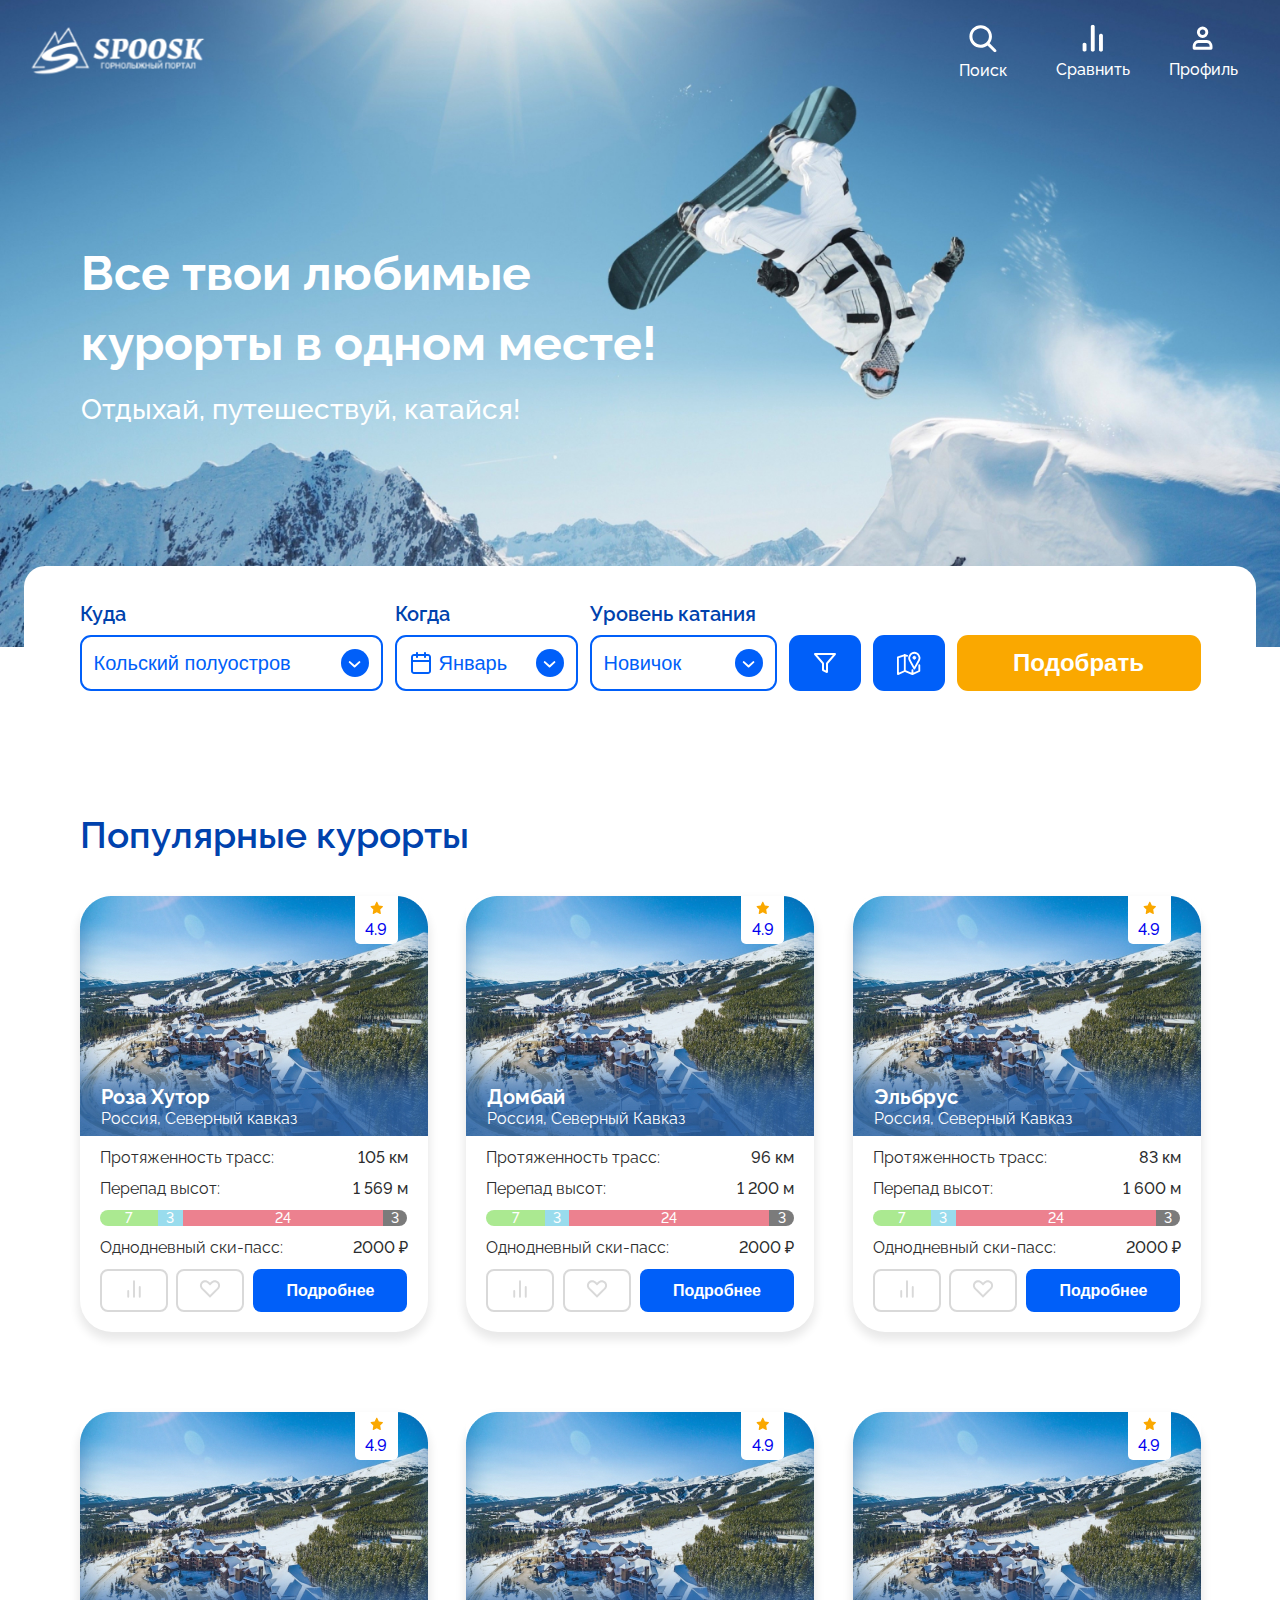
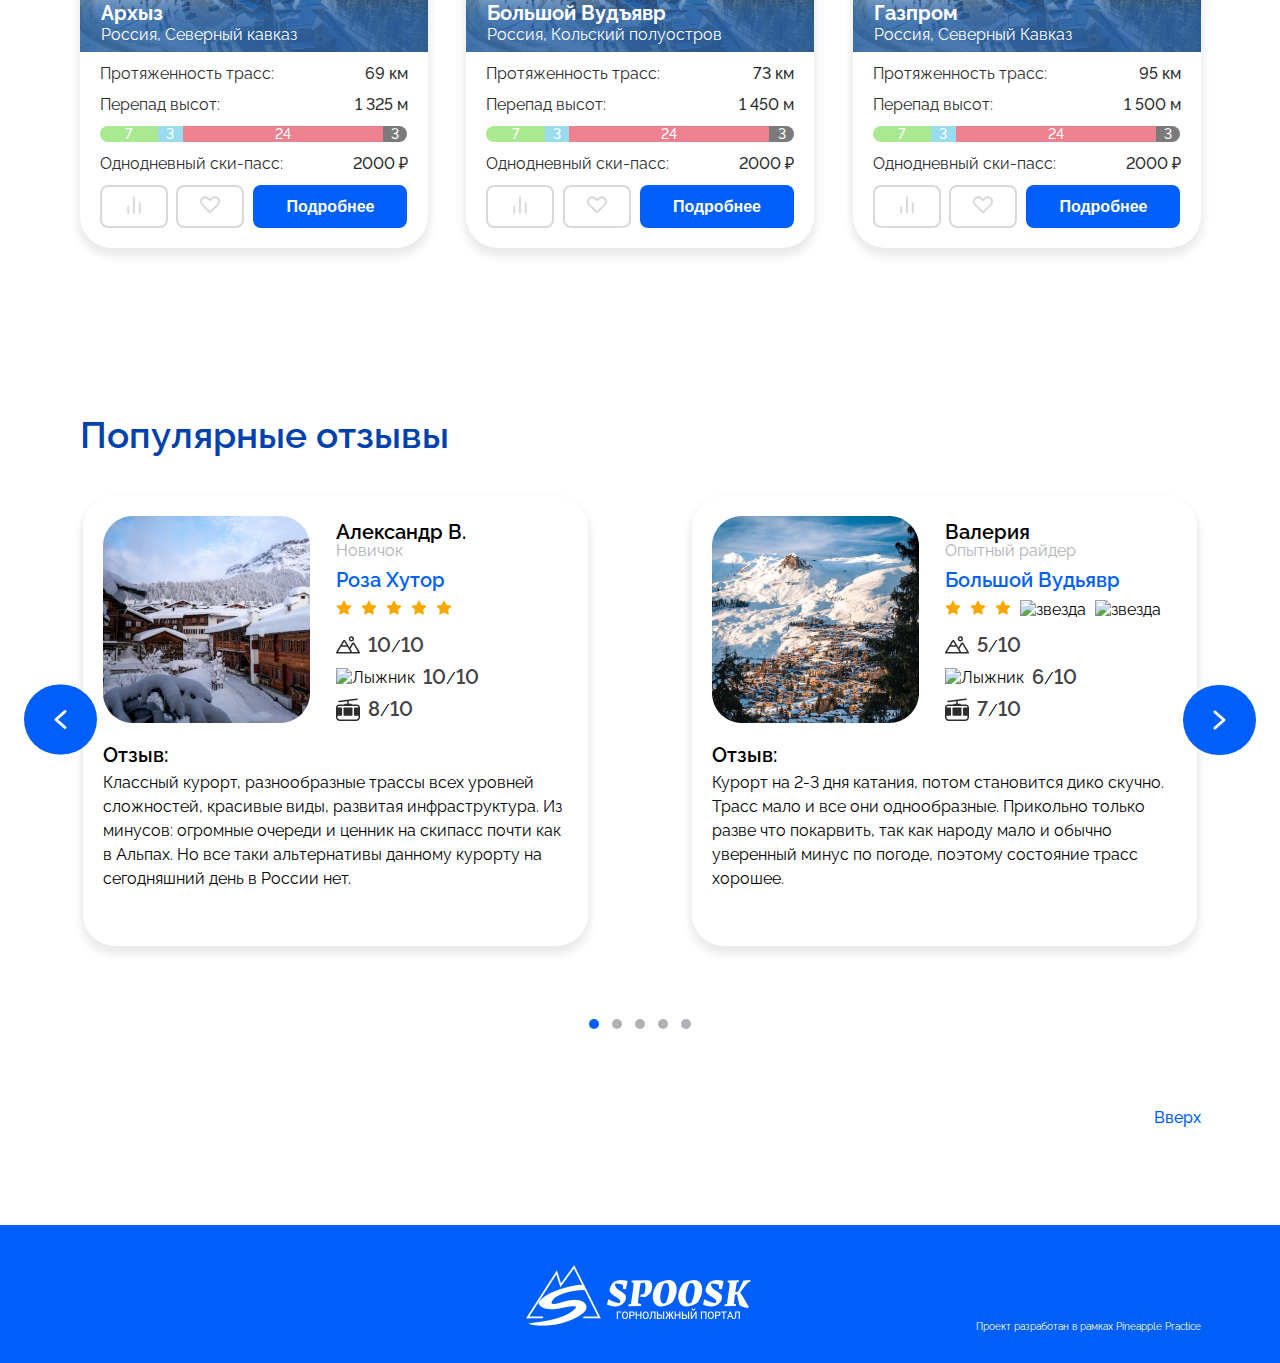
==== commit 3062799e: "Добавление "Поиск"" ====
--- a/ski_resort_website/index.html
+++ b/ski_resort_website/index.html
@@ -10,7 +10,7 @@
     <script defer src="js/script_filter.js"></script>
     <script defer src="js/script.js"></script>
     <script defer src="js/script_overlay.js"></script>
-    <title>Spoosk</title>
+    <title>Спуск - все твои любимые курорты</title>
 </head>
 <body>
     <div class="container">
@@ -37,28 +37,30 @@
 
 
                     <ul class="menu-list">
-                        <li class="menu-item">
-                            <a href="#" class="menu-link">
+                        <li class="menu-item search-box">
+                            <div class="search-active">
+                                <input type="text" name="search" class="search-input" placeholder="Название курорта">
+                                <div class="cancel-btn">
+                                    <svg width="24" height="25" viewBox="0 0 24 25" fill="none" xmlns="http://www.w3.org/2000/svg">
+                                        <path fill-rule="evenodd" clip-rule="evenodd" d="M6.8775 5.97616C6.69076 5.794 6.44065 5.69321 6.18104 5.69549C5.92143 5.69777 5.67309 5.80294 5.48951 5.98834C5.30593 6.17375 5.2018 6.42456 5.19954 6.68676C5.19729 6.94896 5.29709 7.20156 5.47745 7.39016L10.7183 12.6832L5.47745 17.9762C5.38288 18.0684 5.30745 18.1788 5.25556 18.3008C5.20366 18.4228 5.17635 18.554 5.17521 18.6868C5.17407 18.8195 5.19912 18.9512 5.2489 19.0741C5.29869 19.197 5.37221 19.3087 5.46518 19.4026C5.55814 19.4964 5.66869 19.5707 5.79038 19.621C5.91206 19.6713 6.04244 19.6966 6.17391 19.6954C6.30538 19.6943 6.43531 19.6667 6.55611 19.6143C6.67691 19.5619 6.78617 19.4857 6.8775 19.3902L12.1183 14.0972L17.3591 19.3902C17.5459 19.5723 17.796 19.6731 18.0556 19.6708C18.3152 19.6686 18.5635 19.5634 18.7471 19.378C18.9307 19.1926 19.0348 18.9418 19.0371 18.6796C19.0393 18.4174 18.9395 18.1648 18.7592 17.9762L13.5184 12.6832L18.7592 7.39016C18.9395 7.20156 19.0393 6.94896 19.0371 6.68676C19.0348 6.42456 18.9307 6.17375 18.7471 5.98834C18.5635 5.80294 18.3152 5.69777 18.0556 5.69549C17.796 5.69321 17.5459 5.794 17.3591 5.97616L12.1183 11.2692L6.8775 5.97616Z" fill="white" fill-opacity="0.5"/>
+                                    </svg>
+                                </div>
+                            </div>
+                            
+                            <a href="#" class="menu-link search-btn">
                                 <img src="image/header/header_search_icon_white.svg" alt="Поиск" width="28" height="28">
                                 <!-- <div class="icon control-btn_comparison"></div> -->
                                 <div class="name">Поиск</div>
                             </a>
-                            <input type="text" name="search" class="search-input" placeholder="поиск">
+
                         </li>
                         <li class="menu-item">
-                            <a href="#" class="menu-link" id="open-modal-comparison-btn">
+                            <a href="#" class="menu-link">
                                 <img src="image/header/header_comparison_icon_white.svg" alt="Поиск" width="28" height="28">
                                 <!-- <div class="icon control-btn_comparison"></div> -->
                                 <div class="name">Сравнить</div>
                             </a>
                         </li>
-                            <div class="modal-comparison" id="my-modal-comparison">
-                                <div class="modal-comparison_box">
-                                    <div class="modal-comparison-block">
-                                        <a href="#" class="modal-comparison-text">Пожалуйста, выберите курорты для сравнения</a>
-                                    </div>
-                                </div>
-                            </div>
                         <li class="menu-item">
                             <a href="#" class="menu-link">
                                 <img src="image/header/header_account_icon_white.svg" alt="Поиск" width="28" height="28">
@@ -285,13 +287,13 @@
                                 <div class="card-item">
         
                                     <div class="card-image">
-                                        <a href="#">
+                                        <a href="resorts/resorts.html">
                                             <img src="image/card/Frame 208.jpg" alt="roza hutor" class="image">
                                             <div class="card-title">
                                                 <div class="card-title-name"><span>Роза Хутор</span></div>
                                                 <div class="card-title-additionally">
                                                     <span class="card-title-country">Россия,</span>
-                                                    <span class="card-title-region">Краснодарский край</span>
+                                                    <span class="card-title-region">Северный кавказ</span>
                                                 </div>
                                             </div>
                                             <div class="card-rating">
@@ -307,12 +309,12 @@
                                     <div class="card-body">
                                         <div class="property">
                                             <div class="property-name">Протяженность трасс:</div>
-                                            <div class="property-value">110 км.</div>
+                                            <div class="property-value">105 км</div>
                                         </div>
                 
                                         <div class="property">
                                             <div class="property-name">Перепад высот:</div>
-                                            <div class="property-value">250-3200 м.</div>
+                                            <div class="property-value">1 569 м</div>
                                         </div>
                 
                                         <div class="count-trails">
@@ -356,7 +358,7 @@
                                                 </svg>
                                             </button>
                         
-                                            <button class="cards-btn cards-btn-blue">Подробнее</button>
+                                            <button class="cards-btn cards-btn-blue"><a href="resorts/resorts.html">Подробнее</a></button>
                                         </div>
                                     </div>
                             
@@ -371,10 +373,10 @@
                                         <a href="#">
                                             <img src="image/card/Frame 208.jpg" alt="roza hutor" class="image">
                                             <div class="card-title">
-                                                <div class="card-title-name"><span>Роза Хутор</span></div>
+                                                <div class="card-title-name"><span>Домбай</span></div>
                                                 <div class="card-title-additionally">
                                                     <span class="card-title-country">Россия,</span>
-                                                    <span class="card-title-region">Краснодарский край</span>
+                                                    <span class="card-title-region">Северный Кавказ</span>
                                                 </div>
                                             </div>
                                             <div class="card-rating">
@@ -390,12 +392,12 @@
                                     <div class="card-body">
                                         <div class="property">
                                             <div class="property-name">Протяженность трасс:</div>
-                                            <div class="property-value">110 км.</div>
+                                            <div class="property-value">96 км</div>
                                         </div>
                 
                                         <div class="property">
                                             <div class="property-name">Перепад высот:</div>
-                                            <div class="property-value">250-3200 м.</div>
+                                            <div class="property-value">1 200 м</div>
                                         </div>
                 
                                         <div class="count-trails">
@@ -439,7 +441,7 @@
                                                 </svg>
                                             </button>
                         
-                                            <button class="cards-btn cards-btn-blue">Подробнее</button>
+                                            <button class="cards-btn cards-btn-blue"><a href="resorts/resorts.html">Подробнее</a></button>
                                         </div>
                                     </div>
                             
@@ -454,10 +456,10 @@
                                         <a href="#">
                                             <img src="image/card/Frame 208.jpg" alt="roza hutor" class="image">
                                             <div class="card-title">
-                                                <div class="card-title-name"><span>Роза Хутор</span></div>
+                                                <div class="card-title-name"><span>Эльбрус</span></div>
                                                 <div class="card-title-additionally">
                                                     <span class="card-title-country">Россия,</span>
-                                                    <span class="card-title-region">Краснодарский край</span>
+                                                    <span class="card-title-region">Северный Кавказ</span>
                                                 </div>
                                             </div>
                                             <div class="card-rating">
@@ -473,12 +475,12 @@
                                     <div class="card-body">
                                         <div class="property">
                                             <div class="property-name">Протяженность трасс:</div>
-                                            <div class="property-value">110 км.</div>
+                                            <div class="property-value">83 км</div>
                                         </div>
                 
                                         <div class="property">
                                             <div class="property-name">Перепад высот:</div>
-                                            <div class="property-value">250-3200 м.</div>
+                                            <div class="property-value">1 600 м</div>
                                         </div>
                 
                                         <div class="count-trails">
@@ -522,7 +524,7 @@
                                                 </svg>
                                             </button>
                         
-                                            <button class="cards-btn cards-btn-blue">Подробнее</button>
+                                            <button class="cards-btn cards-btn-blue"><a href="resorts/resorts.html">Подробнее</a></button>
                                         </div>
                                     </div>
                             
@@ -537,10 +539,10 @@
                                         <a href="#">
                                             <img src="image/card/Frame 208.jpg" alt="roza hutor" class="image">
                                             <div class="card-title">
-                                                <div class="card-title-name"><span>Роза Хутор</span></div>
+                                                <div class="card-title-name"><span>Архыз</span></div>
                                                 <div class="card-title-additionally">
                                                     <span class="card-title-country">Россия,</span>
-                                                    <span class="card-title-region">Краснодарский край</span>
+                                                    <span class="card-title-region">Северный кавказ</span>
                                                 </div>
                                             </div>
                                             <div class="card-rating">
@@ -556,12 +558,12 @@
                                     <div class="card-body">
                                         <div class="property">
                                             <div class="property-name">Протяженность трасс:</div>
-                                            <div class="property-value">110 км.</div>
+                                            <div class="property-value">69 км</div>
                                         </div>
                 
                                         <div class="property">
                                             <div class="property-name">Перепад высот:</div>
-                                            <div class="property-value">250-3200 м.</div>
+                                            <div class="property-value">1 325 м</div>
                                         </div>
                 
                                         <div class="count-trails">
@@ -605,7 +607,7 @@
                                                 </svg>
                                             </button>
                         
-                                            <button class="cards-btn cards-btn-blue">Подробнее</button>
+                                            <button class="cards-btn cards-btn-blue"><a href="resorts/resorts.html">Подробнее</a></button>
                                         </div>
                                     </div>
                             
@@ -620,10 +622,10 @@
                                         <a href="#">
                                             <img src="image/card/Frame 208.jpg" alt="roza hutor" class="image">
                                             <div class="card-title">
-                                                <div class="card-title-name"><span>Роза Хутор</span></div>
+                                                <div class="card-title-name"><span>Большой Вудъявр</span></div>
                                                 <div class="card-title-additionally">
                                                     <span class="card-title-country">Россия,</span>
-                                                    <span class="card-title-region">Краснодарский край</span>
+                                                    <span class="card-title-region">Кольский полуостров</span>
                                                 </div>
                                             </div>
                                             <div class="card-rating">
@@ -639,12 +641,12 @@
                                     <div class="card-body">
                                         <div class="property">
                                             <div class="property-name">Протяженность трасс:</div>
-                                            <div class="property-value">110 км.</div>
+                                            <div class="property-value">73 км</div>
                                         </div>
                 
                                         <div class="property">
                                             <div class="property-name">Перепад высот:</div>
-                                            <div class="property-value">250-3200 м.</div>
+                                            <div class="property-value">1 450 м</div>
                                         </div>
                 
                                         <div class="count-trails">
@@ -688,7 +690,7 @@
                                                 </svg>
                                             </button>
                         
-                                            <button class="cards-btn cards-btn-blue">Подробнее</button>
+                                            <button class="cards-btn cards-btn-blue"><a href="resorts/resorts.html">Подробнее</a></button>
                                         </div>
                                     </div>
                             
@@ -703,10 +705,10 @@
                                         <a href="#">
                                             <img src="image/card/Frame 208.jpg" alt="roza hutor" class="image">
                                             <div class="card-title">
-                                                <div class="card-title-name"><span>Роза Хутор</span></div>
+                                                <div class="card-title-name"><span>Газпром</span></div>
                                                 <div class="card-title-additionally">
                                                     <span class="card-title-country">Россия,</span>
-                                                    <span class="card-title-region">Краснодарский край</span>
+                                                    <span class="card-title-region">Северный Кавказ</span>
                                                 </div>
                                             </div>
                                             <div class="card-rating">
@@ -722,12 +724,12 @@
                                     <div class="card-body">
                                         <div class="property">
                                             <div class="property-name">Протяженность трасс:</div>
-                                            <div class="property-value">110 км.</div>
+                                            <div class="property-value">95 км</div>
                                         </div>
                 
                                         <div class="property">
                                             <div class="property-name">Перепад высот:</div>
-                                            <div class="property-value">250-3200 м.</div>
+                                            <div class="property-value">1 500 м</div>
                                         </div>
                 
                                         <div class="count-trails">
@@ -771,7 +773,7 @@
                                                 </svg>
                                             </button>
                         
-                                            <button class="cards-btn cards-btn-blue">Подробнее</button>
+                                            <button class="cards-btn cards-btn-blue"><a href="resorts/resorts.html">Подробнее</a></button>
                                         </div>
                                     </div>
                             
@@ -800,36 +802,36 @@
                                         <img src="image/reviews/big_wood_foto.jpg" alt="Большой Вудьявр">
                                         <div class="review-content-text">
                                             <div class="review-author-name">Александр В.</div>
-                                            <div class="review-author-subname">Опытный райдер</div>
-                                            <h3 class="review-resort-name">Большой Вудьявр</h3>
+                                            <div class="review-author-subname">Новичок</div>
+                                            <a href=""><h3 class="review-resort-name">Роза Хутор</h3></a>
                                             <ul class="stars-list">
                                                 <li class="stars-item">
-                                                    <img src="image/card/rating_icon.svg" alt="звезда">
+                                                    <img src="image/reviews/reviews_rating.svg" alt="звезда">
                                                 </li>
                                                 <li class="stars-item">
-                                                    <img src="image/card/rating_icon.svg" alt="звезда">
+                                                    <img src="image/reviews/reviews_rating.svg" alt="звезда">
                                                 </li>
                                                 <li class="stars-item">
-                                                    <img src="image/card/rating_icon.svg" alt="звезда">
+                                                    <img src="image/reviews/reviews_rating.svg" alt="звезда">
                                                 </li>
                                                 <li class="stars-item">
-                                                    <img src="image/card/rating_icon.svg" alt="звезда">
+                                                    <img src="image/reviews/reviews_rating.svg" alt="звезда">
                                                 </li>
                                                 <li class="stars-item">
-                                                    <img src="image/card/rating_icon.svg" alt="звезда">
+                                                    <img src="image/reviews/reviews_rating.svg" alt="звезда">
                                                 </li>
                                             </ul>
-                                            <div class="rating-montains">
+                                            <div class="rating rating-montains">
                                                 <img src="image/reviews/mountains.svg" alt="Горы">
-                                                <div> <span>6.9</span>/<span>10</span> </div>
-                                            </div>
-                                            <div class="rating-skier">
-                                                <img src="image/reviews/skier.svg" alt="Лыжник">
-                                                <div> <span>6.9</span>/<span>10</span> </div>
-                                            </div>
-                                            <div class="rating-lift">
+                                                <div> <span>10</span>/<span>10</span> </div>
+                                            </div>
+                                            <div class="rating rating-skier">
+                                                <img src="image/reviews/snowboarding.svg" alt="Лыжник">
+                                                <div> <span>10</span>/<span>10</span> </div>
+                                            </div>
+                                            <div class="rating rating-lift">
                                                 <img src="image/reviews/lift.svg" alt="Подъемник">
-                                                <div> <span>6.9</span>/<span>10</span> </div>
+                                                <div> <span>8</span>/<span>10</span> </div>
                                             </div>
                                         </div>
     
@@ -837,9 +839,10 @@
     
                                     <div class="review-text">
                                         <div class="review-title">Отзыв:</div>
-                                        <p class="review-title-text">Lorem ipsum dolor sit amet consectetur. Sit ultrices massa enim ut. Justo faucibus lectus 
-                                            molestie sit sagittis. Tincidunt tincidunt neque rutrum eu morbi urna sagittis phasellus quis. 
-                                            Aenean nulla ut diam adipiscing amet suspendisse vel odio. Aliquam ut nec quam imperdiet proin viverra.</p>
+                                        <p class="review-title-text">Классный курорт, разнообразные трассы всех уровней
+                                            сложностей, красивые виды, развитая инфраструктура. Из минусов: огромные
+                                            очереди и ценник на скипасс почти как в Альпах. Но все таки альтернативы
+                                            данному курорту на сегодняшний день в России нет.</p>
                                     </div>
 
                                     <a class="btn-reviews" href="#">Подробнее</a>
@@ -849,39 +852,39 @@
                             <div class="review-column">
                                 <div class="review-item">
                                     <div class="review-content">
-                                        <img src="image/reviews/big_wood_foto.jpg" alt="Большой Вудьявр">
+                                        <img src="image/reviews/arkhyz_foto.jpg" alt="Большой Вудьявр">
                                         <div class="review-content-text">
-                                            <div class="review-author-name">Александр В.</div>
+                                            <div class="review-author-name">Валерия</div>
                                             <div class="review-author-subname">Опытный райдер</div>
-                                            <h3 class="review-resort-name">Большой Вудьявр</h3>
+                                            <a href=""><h3 class="review-resort-name">Большой Вудьявр</h3></a>
                                             <ul class="stars-list">
                                                 <li class="stars-item">
-                                                    <img src="image/card/rating_icon.svg" alt="звезда">
+                                                    <img src="image/reviews/reviews_rating.svg" alt="звезда">
                                                 </li>
                                                 <li class="stars-item">
-                                                    <img src="image/card/rating_icon.svg" alt="звезда">
+                                                    <img src="image/reviews/reviews_rating.svg" alt="звезда">
                                                 </li>
                                                 <li class="stars-item">
-                                                    <img src="image/card/rating_icon.svg" alt="звезда">
+                                                    <img src="image/reviews/reviews_rating.svg" alt="звезда">
                                                 </li>
                                                 <li class="stars-item">
-                                                    <img src="image/card/rating_icon.svg" alt="звезда">
+                                                    <img src="image/reviews/reviews_rating_grey.svg" alt="звезда">
                                                 </li>
                                                 <li class="stars-item">
-                                                    <img src="image/card/rating_icon.svg" alt="звезда">
+                                                    <img src="image/reviews/reviews_rating_grey.svg" alt="звезда">
                                                 </li>
                                             </ul>
-                                            <div class="rating-montains">
+                                            <div class="rating rating-montains">
                                                 <img src="image/reviews/mountains.svg" alt="Горы">
-                                                <div> <span>6.9</span>/<span>10</span> </div>
-                                            </div>
-                                            <div class="rating-skier">
-                                                <img src="image/reviews/skier.svg" alt="Лыжник">
-                                                <div> <span>6.9</span>/<span>10</span> </div>
-                                            </div>
-                                            <div class="rating-lift">
+                                                <div> <span>5</span>/<span>10</span> </div>
+                                            </div>
+                                            <div class="rating rating-skier">
+                                                <img src="image/reviews/snowboarding.svg" alt="Лыжник">
+                                                <div> <span>6</span>/<span>10</span> </div>
+                                            </div>
+                                            <div class="rating rating-lift">
                                                 <img src="image/reviews/lift.svg" alt="Подъемник">
-                                                <div> <span>6.9</span>/<span>10</span> </div>
+                                                <div> <span>7</span>/<span>10</span> </div>
                                             </div>
                                         </div>
     
@@ -889,9 +892,9 @@
     
                                     <div class="review-text">
                                         <div class="review-title">Отзыв:</div>
-                                        <p class="review-title-text">Lorem ipsum dolor sit amet consectetur. Sit ultrices massa enim ut. Justo faucibus lectus 
-                                            molestie sit sagittis. Tincidunt tincidunt neque rutrum eu morbi urna sagittis phasellus quis. 
-                                            Aenean nulla ut diam adipiscing amet suspendisse vel odio. Aliquam ut nec quam imperdiet proin viverra.</p>
+                                        <p class="review-title-text">Курорт на 2-3 дня катания, потом становится дико скучно. 
+                                            Трасс мало и все они однообразные. Прикольно только разве что покарвить, 
+                                            так как народу мало и обычно уверенный минус по погоде, поэтому состояние трасс хорошее.</p>
                                     </div>
 
                                     <a class="btn-reviews" href="#">Подробнее</a>
@@ -931,6 +934,7 @@
                                 </svg> 
                             </li>
                         </ul>
+                        <a class="up" href="#">Вверх</a>
                     </div>
                     <img class="chevron-left" src="image/reviews/chevron_left.svg" alt="">
                     <img  class="chevron-right" src="image/reviews/chevron_right.svg" alt="">
@@ -939,13 +943,16 @@
         </main>
 
         <footer class="footer">
-            <div class="logo">
-                <a href="#">
-                    <img src="image/footer/logo_footer.svg" alt="Logo">
-                </a>
+            <div class="wrapper">
+                <div class="cards-wrapper">
+                    <a href="#">
+                        <img src="image/footer/logo_footer.svg" alt="Logo">
+                    </a>
+                    <a class="pp" href="http://pnpl.tech/">Проект разработан в рамках Pineapple Practice</a>
+                </div>
             </div>
+
         </footer>
-
     </div>
 </body>
 </html>--- a/ski_resort_website/css/style.css
+++ b/ski_resort_website/css/style.css
@@ -254,32 +254,79 @@
     transition: all 0.2s;
 }
 
-.search-box .search-input {
+.search-box.active {
+    width: 740px;
+    height: 55px;
+    transition: all 0.5s;
+}
+*/
+
+.search-box {
+    position: relative;
+    width: 776px;
+    height: 55px;
+} 
+
+.search-box .search-btn {
+    position: absolute;
+    top: 50%;
+    right: 0px;
+    transform: translateY(-50%);
+    cursor: pointer;
+    transition: all 0.5s;
+}
+
+.search-active {
+    opacity: 1;
+    display: none;
+    display: flex;
     height: 100%;
-    width: 100%;
+    align-items: center;
+} 
+
+.search-active .search-input {
+    opacity: 0;
+
+    height: 100%;
+    width: 740px;
     border: none;
-    background: white;
+    background: rgba(255, 255, 255, 0.5);
+    font-size: 20px;
+    line-height: 28px;
+    font-weight: 400;
+    border-radius: 12px;
+    padding: 13.5px 0px 13.5px 10px;
+    outline: none;
+    transition: all 0.5s;
+}
+
+.search-active .search-input.active {
+    opacity: 1;
+
+    height: 100%;
+    width: 100%;
+    border: none;
+    background: rgba(255, 255, 255, 0.5);
     font-size: 16px;
-    border-radius: 28px;
-    padding: 0;
+    border-radius: 12px;
+    padding: 0 20px 0 20px;
     outline: none;
+    transition: all 0.5s;
+}
+
+.search-active .cancel-btn {
     opacity: 0;
-    transition: all 0.2s;
-} */
-
-.menu-item .search-input {
-    display: none;
-    height: 100%;
-    width: 100%;
-    border: none;
-    background: white;
-    font-size: 16px;
-    border-radius: 28px;
-    padding: 0;
-    outline: none;
-    opacity: 0;
-    transition: all 0.2s;
-}
+    margin-left: 12px;
+    cursor: pointer;    
+}
+
+.search-active .cancel-btn.active {
+    opacity: 1;
+    margin-left: 12px; 
+    cursor: pointer;   
+}
+
+
 
 /* 
 .search-box .search-input.active {
@@ -611,73 +658,6 @@
 
 
 /*--------------------Overlay------------------------- */
-
-.modal-comparison {
-    position: fixed;
-    top: 0;
-    left: 0;
-    width: 100%;
-    height: 100%;
-    z-index: 0;
-    background-color: rgba(0, 0, 0, .3);
-    display: grid;
-    align-items: center;
-    justify-content: center;
-    overflow: auto;
-    visibility: hidden;
-    opacity: 0;
-    transform: opasity .4s visibility .4s;
-}
-
-.modal-comparison_box {
-    position: relative;
-    display: flex;
-    flex-direction: row;
-    justify-content: center;
-    align-items: center;
-    margin-left: 850px;
-    margin-top: -570px;
-    z-index: 2;
-    width: 392px;
-    height: 148px;
-    border-radius: 0 0 32px 32px;
-    box-shadow: 0 10px 15px rgba(0, 0, 0, .4);
-    background-color: #fff;
-    transform: scale(0);
-    transition: transform .8s;
-    padding: 40px 32px;
-    gap: 9px;
-}
-
-.modal-comparison.open {
-    visibility: visible;
-    opacity: 1;
-}
-
-.modal-comparison .modal-comparison_box {
-    transform: scale(1);
-}
-
-.modal-comparison-text {
-    margin-left: auto;
-    margin-right: auto;
-    font-family: 'Raleway';
-    font-style: normal;
-    font-weight: 400;
-    font-size: 16px;
-    color: #0042AD;
-    line-height: 19px;
-    letter-spacing: 0.01em;
-    
-}
-
-.modal-comparison-block {
-    width: 328px;
-    height: 38px;
-    text-align: center;
-    padding-left: 29px;
-    padding-right: 29px;
-}
 
 .modal {
     position: fixed;
@@ -1151,6 +1131,7 @@
 /*-------------------- Cards--------------------------- */
 
 .cards-wrapper {
+    position: relative;
     max-width: 1141px;
     margin: 0 auto;
     padding-left: 10px;
@@ -1356,11 +1337,17 @@
     background-color: #005FF9;
     border: none;
 
-
+    text-align: center;
+    text-decoration: none;
+    /* font-size: 16px;
+    font-weight: 600;
+    line-height: 19px;
+    color: #FFFFFF; */
+}
+
+.cards-btn-blue a {
     line-height: 19px;
     color: #FFFFFF;
-    text-align: center;
-    text-decoration: none;
     font-size: 16px;
     font-weight: 600;
 }
@@ -1478,22 +1465,33 @@
     margin: 0px 9px 0px 0px;
 }
 
-.rating-skier, .rating-lift, .rating-montains{
-    display: flex;
-    align-items: end;
-}
-
-
-.rating-montains {
+.rating {
+    display: flex;
+    align-items: center;
+}
+
+.rating img{
+    margin-right: 8px;
+}
+
+.rating div span {
+    font-size: 20px;
+    line-height: 32px;
+    font-weight: 600;
+    color: #444444;
+}
+
+
+/* .rating-montains {
 }
 .rating-skier {
 }
 .rating-lift {
-}
+} */
 .review-text {
     max-width: 465px;
     margin-top: 14px;
-    margin-bottom: 16px;
+    margin-bottom: 35px;
 }
 .review-title {
     font-size: 20px;
@@ -1507,6 +1505,7 @@
 }
 
 .btn-reviews {
+    display: none;
     margin-left: 350px;
     margin-right: 24px;  
     font-size: 16px;
@@ -1531,6 +1530,17 @@
     cursor: pointer;
 }
 
+.up { 
+    position: absolute;
+    bottom: -94px;
+    right: 10px;
+
+    font-size: 16px;
+    line-height: 19px;
+    font-weight: 500;
+
+    color: #005FF9;
+}
 
 /* -----FOOTER------------------------------------------------------- */
 
@@ -1540,6 +1550,18 @@
     text-align: center;
     padding-top: 30px;
     padding-bottom: 30px;
+
+    font-size: 10px;
+    line-height: 12px;
+    font-weight: 400;
+}
+
+.pp { 
+    position: absolute;
+    bottom: 0px;
+    right: 10px;
+
+    color: #fff;
 }
 
 /* .social-links a {
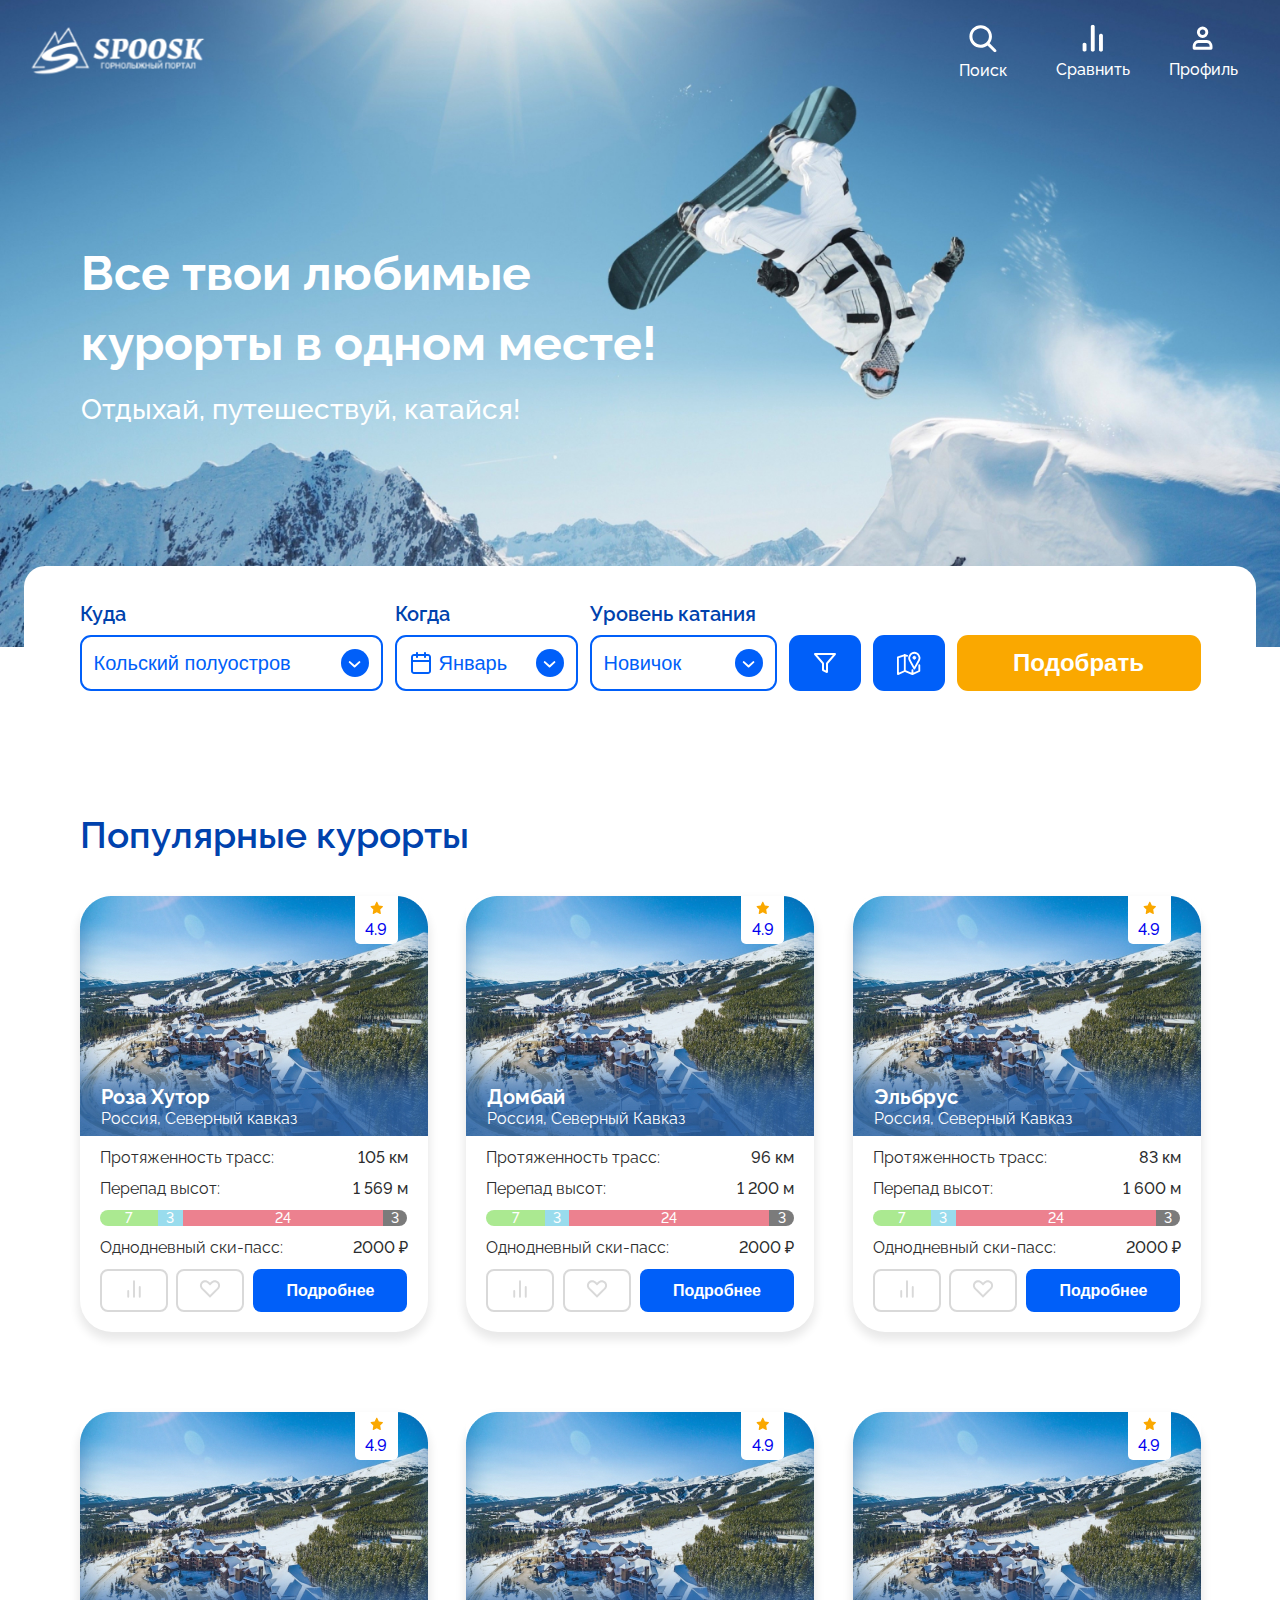
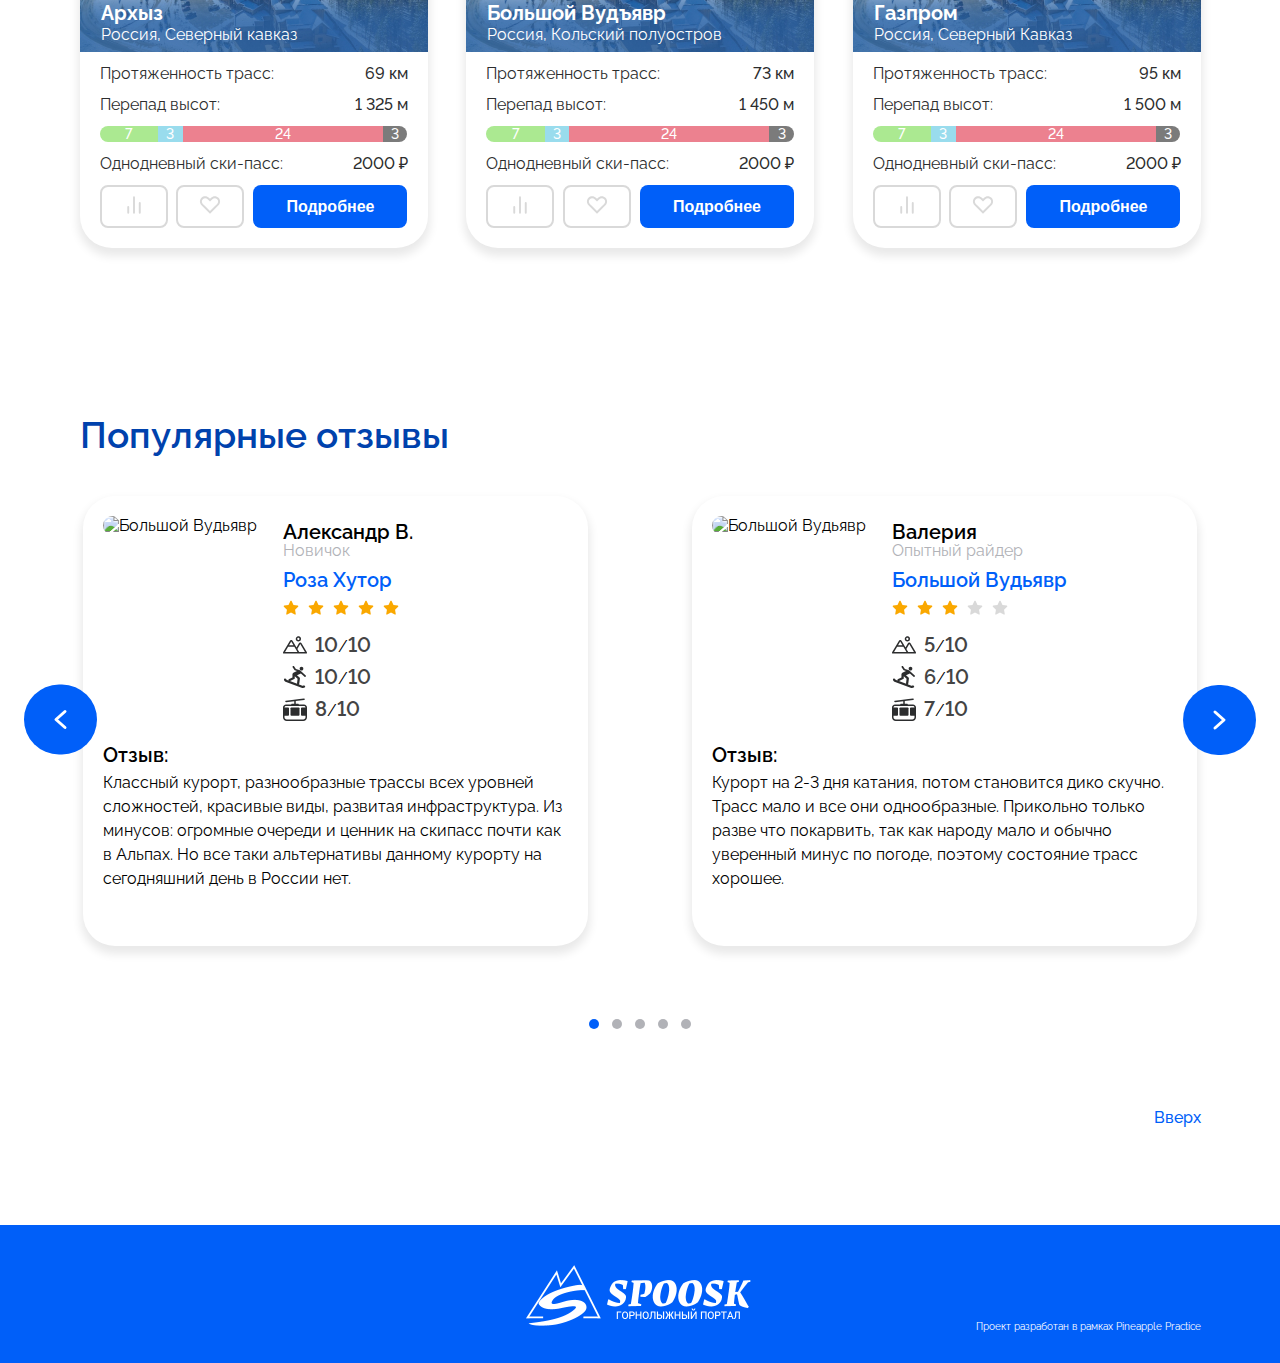
==== commit f07c48b1: "Обновление страницы курорта" ====
--- a/ski_resort_website/index.html
+++ b/ski_resort_website/index.html
@@ -54,13 +54,20 @@
                             </a>
 
                         </li>
-                        <li class="menu-item">
-                            <a href="#" class="menu-link">
+                       <li class="menu-item">
+                            <a href="#" class="menu-link" id="open-modal-comparison-btn">
                                 <img src="image/header/header_comparison_icon_white.svg" alt="Поиск" width="28" height="28">
                                 <!-- <div class="icon control-btn_comparison"></div> -->
                                 <div class="name">Сравнить</div>
                             </a>
                         </li>
+                            <div class="modal-comparison" id="my-modal-comparison">
+                                <div class="modal-comparison_box">
+                                    <div class="modal-comparison-block">
+                                        <a href="#" class="modal-comparison-text">Пожалуйста, выберите курорты для сравнения</a>
+                                    </div>
+                                </div>
+                            </div>
                         <li class="menu-item">
                             <a href="#" class="menu-link">
                                 <img src="image/header/header_account_icon_white.svg" alt="Поиск" width="28" height="28">
@@ -799,11 +806,11 @@
                             <div class="review-column">
                                 <div class="review-item">
                                     <div class="review-content">
-                                        <img src="image/reviews/big_wood_foto.jpg" alt="Большой Вудьявр">
+                                        <img class="img-foto" src="image/reviews/roza_hutor.jpg" alt="Большой Вудьявр">
                                         <div class="review-content-text">
                                             <div class="review-author-name">Александр В.</div>
                                             <div class="review-author-subname">Новичок</div>
-                                            <a href=""><h3 class="review-resort-name">Роза Хутор</h3></a>
+                                            <a href="resorts/resorts.html"><h3 class="review-resort-name">Роза Хутор</h3></a>
                                             <ul class="stars-list">
                                                 <li class="stars-item">
                                                     <img src="image/reviews/reviews_rating.svg" alt="звезда">
@@ -852,7 +859,7 @@
                             <div class="review-column">
                                 <div class="review-item">
                                     <div class="review-content">
-                                        <img src="image/reviews/arkhyz_foto.jpg" alt="Большой Вудьявр">
+                                        <img class="img-foto" src="image/reviews/big_wood.jpg" alt="Большой Вудьявр">
                                         <div class="review-content-text">
                                             <div class="review-author-name">Валерия</div>
                                             <div class="review-author-subname">Опытный райдер</div>
--- a/ski_resort_website/css/style.css
+++ b/ski_resort_website/css/style.css
@@ -274,6 +274,11 @@
     transform: translateY(-50%);
     cursor: pointer;
     transition: all 0.5s;
+}
+
+.search-box .search-btn.active  {
+    opacity: 0;
+
 }
 
 .search-active {
@@ -658,6 +663,73 @@
 
 
 /*--------------------Overlay------------------------- */
+
+.modal-comparison {
+    position: fixed;
+    top: 0;
+    left: 0;
+    width: 100%;
+    height: 100%;
+    z-index: 0;
+    background-color: rgba(0, 0, 0, .3);
+    display: grid;
+    align-items: center;
+    justify-content: center;
+    overflow: auto;
+    visibility: hidden;
+    opacity: 0;
+    transform: opasity .4s visibility .4s;
+}
+
+.modal-comparison_box {
+    position: relative;
+    display: flex;
+    flex-direction: row;
+    justify-content: center;
+    align-items: center;
+    margin-left: 850px;
+    margin-top: -570px;
+    z-index: 2;
+    width: 392px;
+    height: 148px;
+    border-radius: 0 0 32px 32px;
+    box-shadow: 0 10px 15px rgba(0, 0, 0, .4);
+    background-color: #fff;
+    transform: scale(0);
+    transition: transform .8s;
+    padding: 40px 32px;
+    gap: 9px;
+}
+
+.modal-comparison.open {
+    visibility: visible;
+    opacity: 1;
+}
+
+.modal-comparison .modal-comparison_box {
+    transform: scale(1);
+}
+
+.modal-comparison-text {
+    margin-left: auto;
+    margin-right: auto;
+    font-family: 'Raleway';
+    font-style: normal;
+    font-weight: 400;
+    font-size: 16px;
+    color: #0042AD;
+    line-height: 19px;
+    letter-spacing: 0.01em;
+
+}
+
+.modal-comparison-block {
+    width: 328px;
+    height: 38px;
+    text-align: center;
+    padding-left: 29px;
+    padding-right: 29px;
+}
 
 .modal {
     position: fixed;
@@ -730,6 +802,7 @@
     height: 0;
 }
 
+
 .filters {
     position: relative;
     font-family: 'Raleway';
@@ -1425,6 +1498,11 @@
 .review-content {
     max-width: 465px;
 }
+
+.review-content .img-foto {
+    border-radius: 30px;
+}
+
 .review-content-text {
     display: inline-block;
     margin-left: 22px;
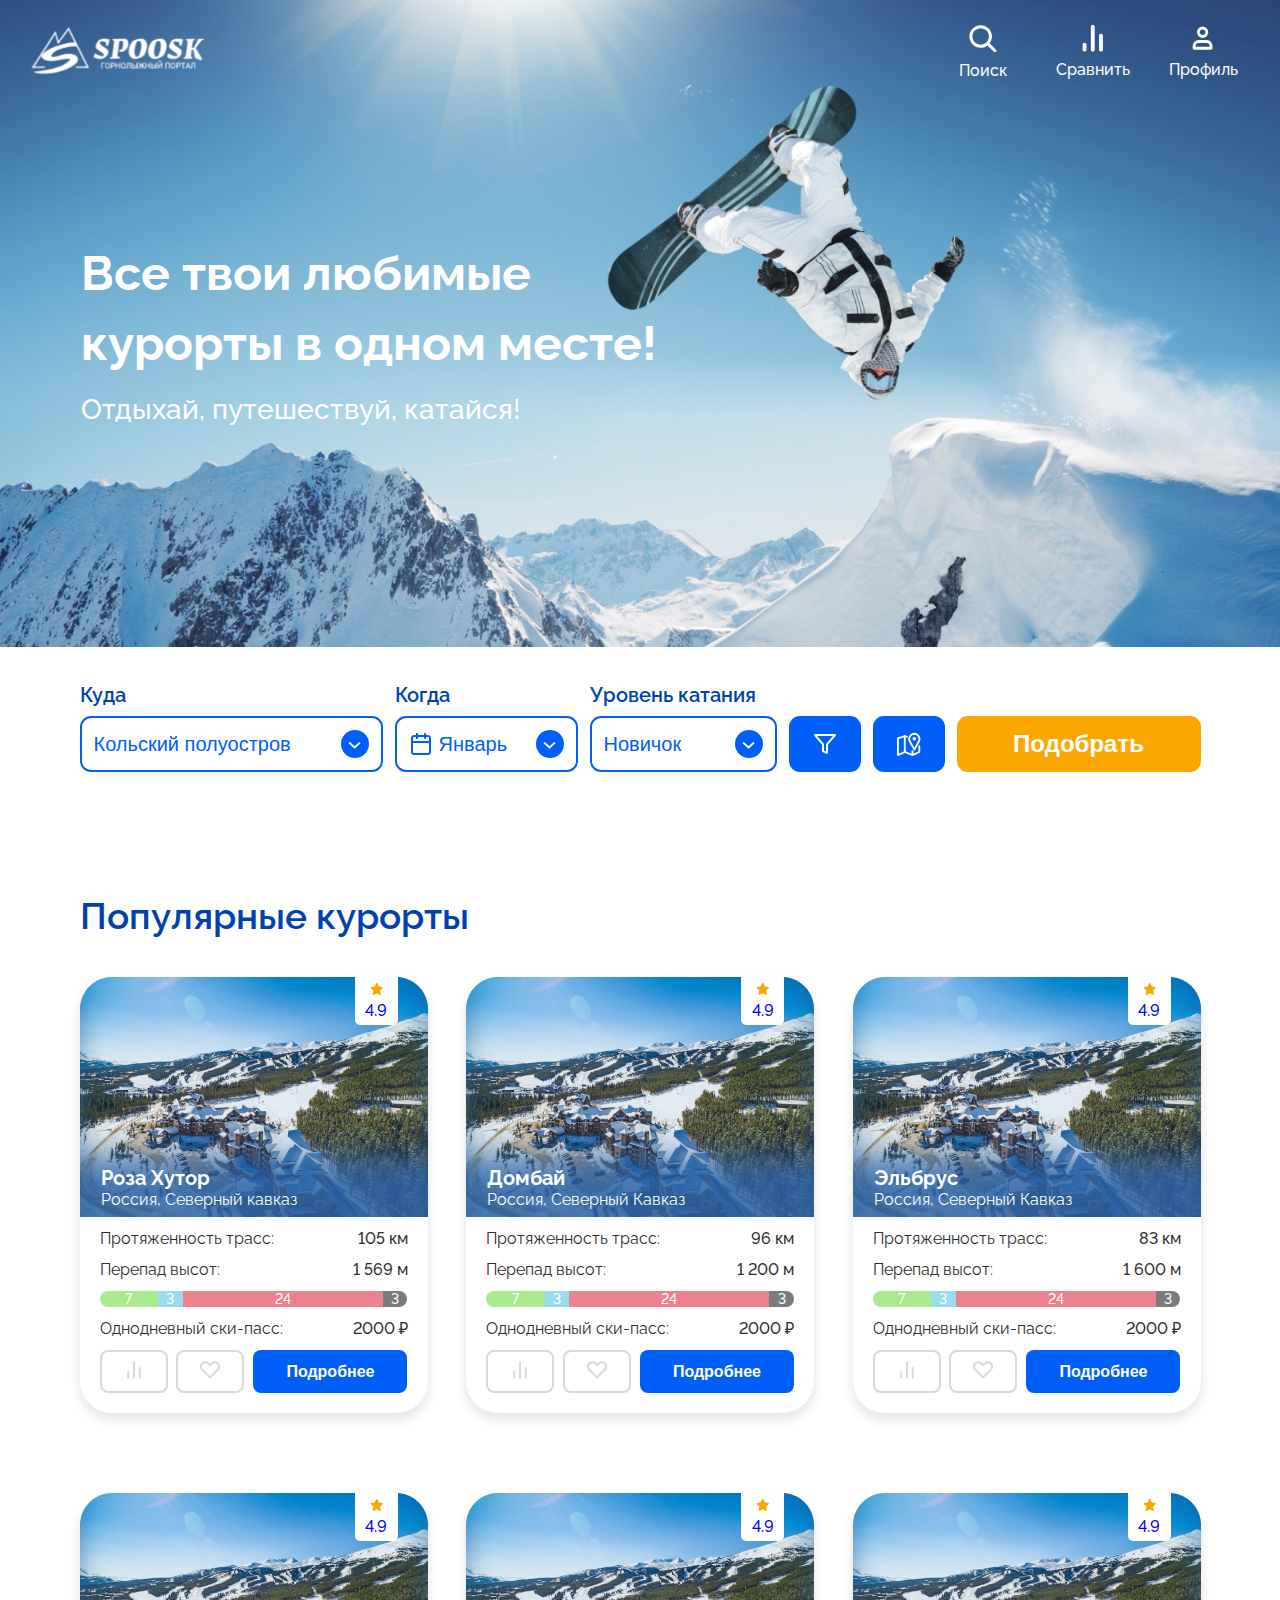
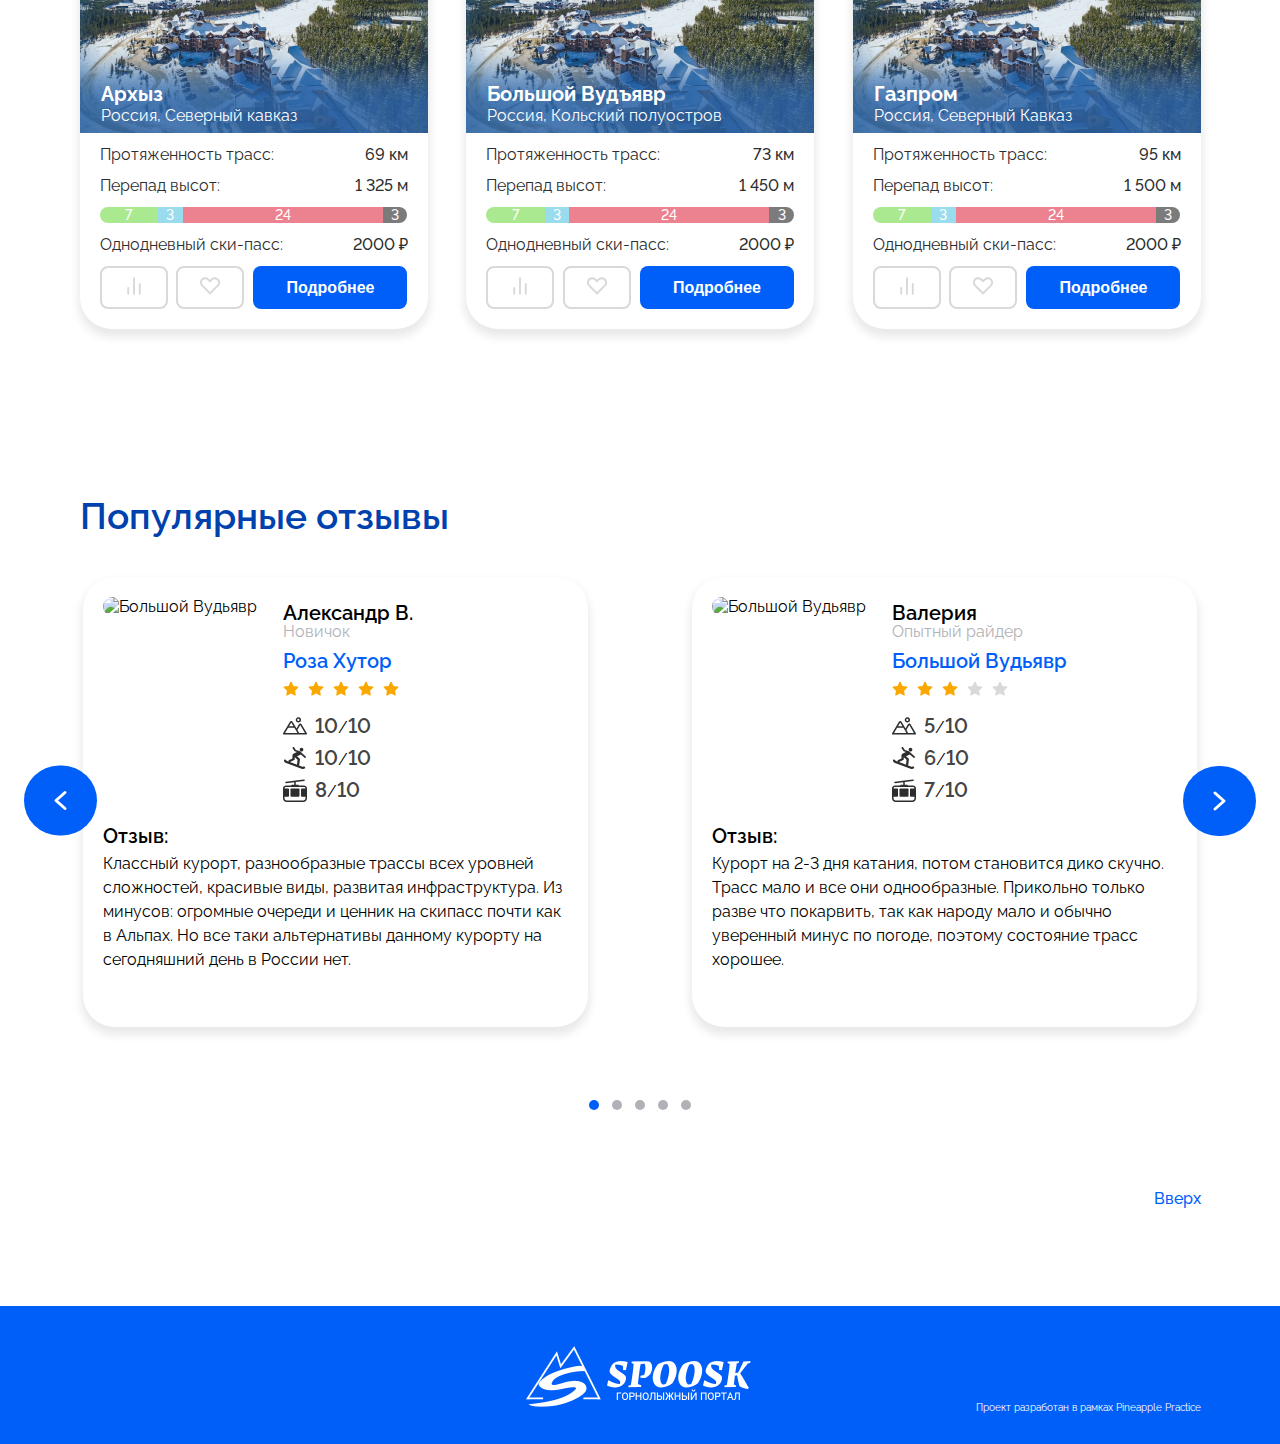
==== commit c190157b: "Корректировка стилей" ====
--- a/ski_resort_website/index.html
+++ b/ski_resort_website/index.html
@@ -61,13 +61,14 @@
                                 <div class="name">Сравнить</div>
                             </a>
                         </li>
-                            <div class="modal-comparison" id="my-modal-comparison">
-                                <div class="modal-comparison_box">
-                                    <div class="modal-comparison-block">
-                                        <a href="#" class="modal-comparison-text">Пожалуйста, выберите курорты для сравнения</a>
-                                    </div>
-                                </div>
-                            </div>
+                        <div class="modal-comparison" id="my-modal-comparison">
+                            <div class="modal-comparison_box">
+                                <div class="modal-comparison-block">
+                                    <a href="#" class="modal-comparison-text">Пожалуйста, выберите курорты для сравнения</a>
+                                </div>
+                            </div>
+                        </div>
+
                         <li class="menu-item">
                             <a href="#" class="menu-link">
                                 <img src="image/header/header_account_icon_white.svg" alt="Поиск" width="28" height="28">
--- a/ski_resort_website/css/style.css
+++ b/ski_resort_website/css/style.css
@@ -67,7 +67,7 @@
     font-weight: 400;
 }
 
-/* ---------------------------------------------------------------------------- */
+/* --------BASE------------------------------------------------------------------ */
 
 .container {
     min-height: 100%;
@@ -112,7 +112,6 @@
 
 .header-wrapper {
     display: flex;
-    /* min-height: 100px; */
     justify-content: space-between;
     align-items: center;
 }
@@ -126,7 +125,6 @@
 .menu-list {
     display: flex;
     flex-wrap: wrap;
-    /* min-width: 326px; */
     justify-content: space-between;
 }
 
@@ -159,7 +157,7 @@
     position: relative;
 }
 
-.page-form {
+.page-basic-info{
     margin: -81px 0px 0px 0px;
 }
 
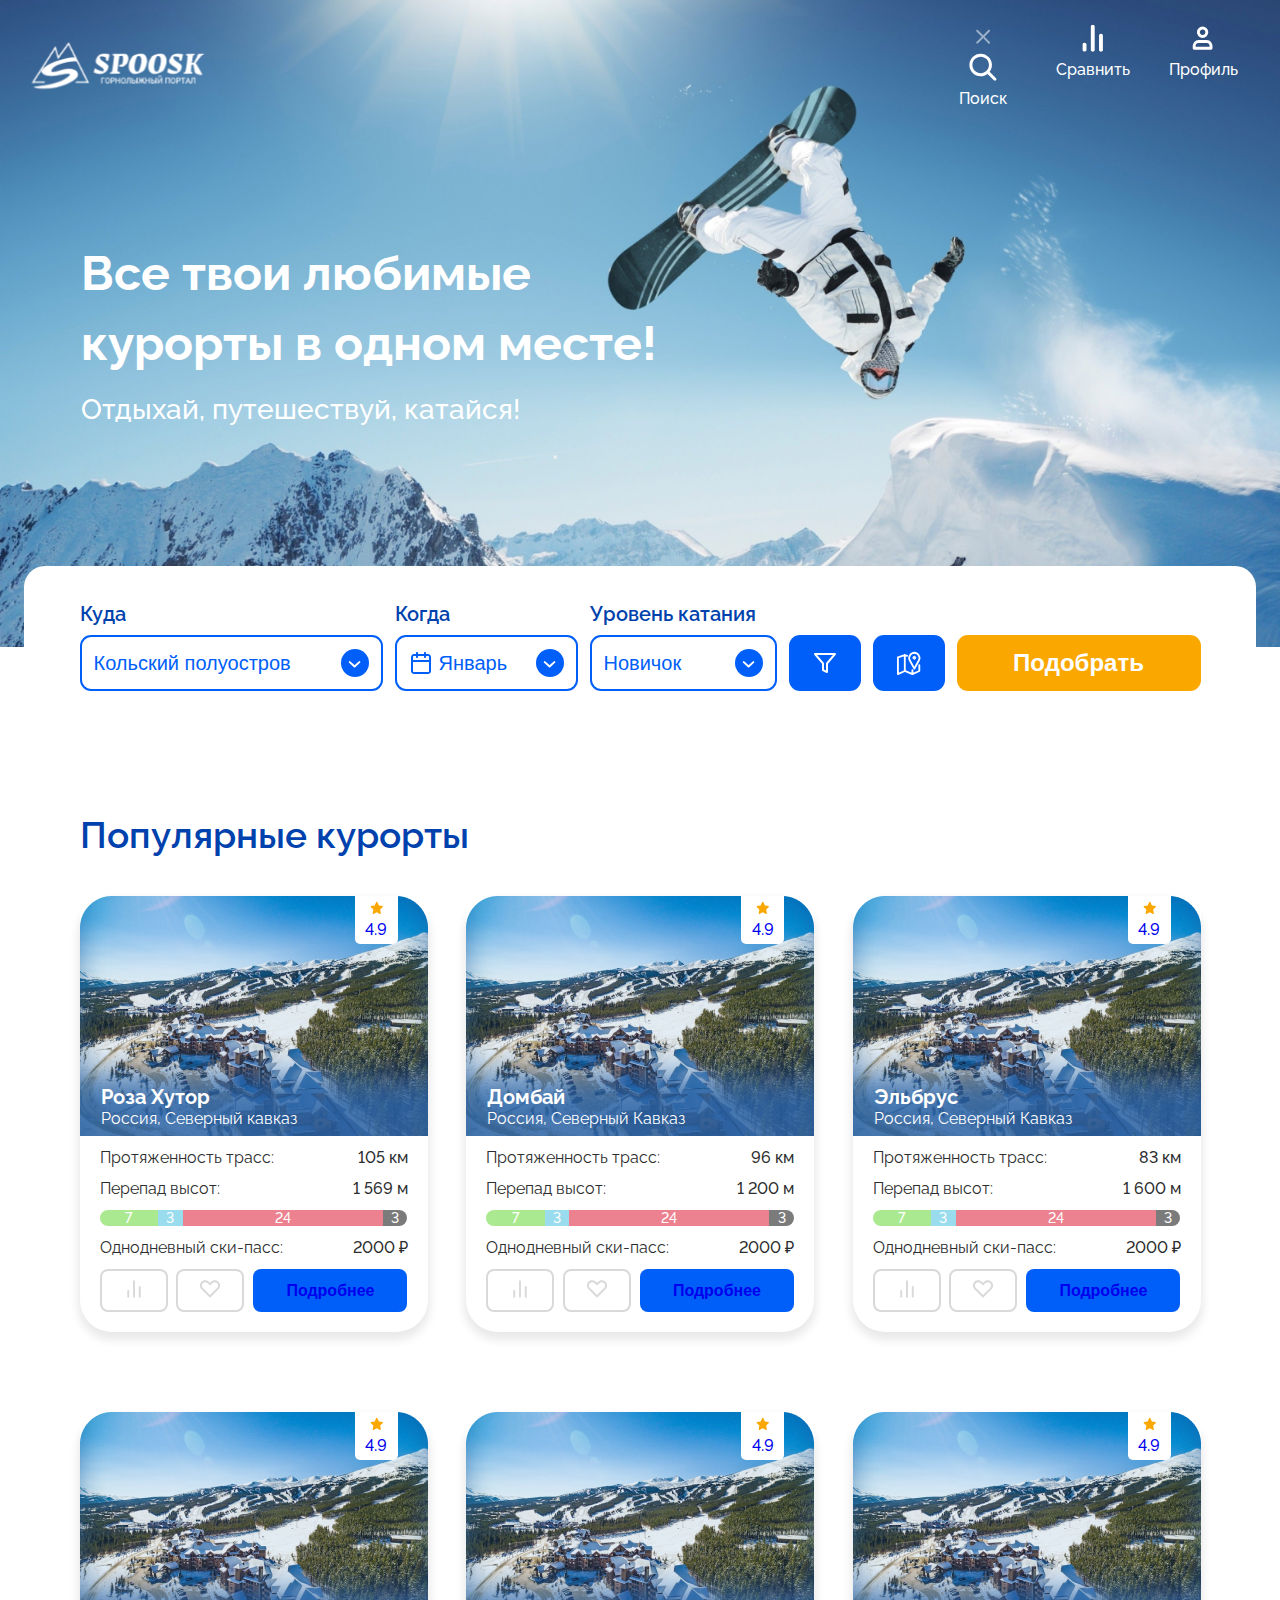
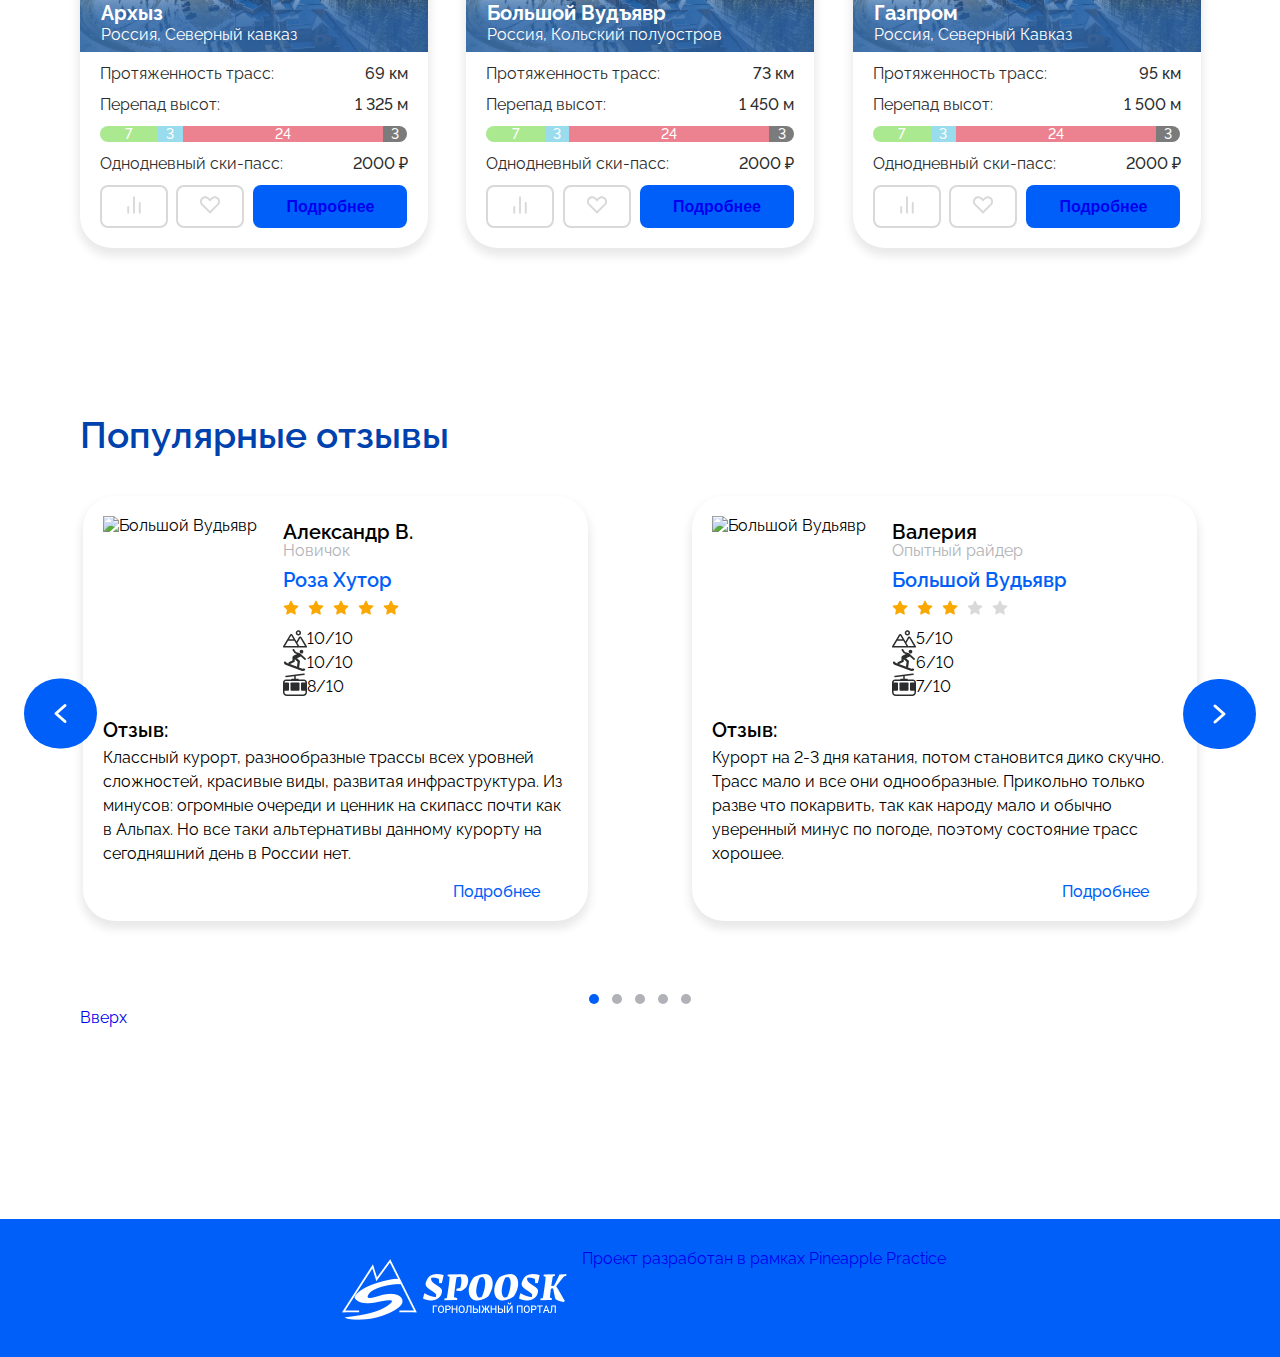
==== commit 6e380248: "Страница результаты фильтров" ====
--- a/ski_resort_website/index.html
+++ b/ski_resort_website/index.html
@@ -61,14 +61,13 @@
                                 <div class="name">Сравнить</div>
                             </a>
                         </li>
-                        <div class="modal-comparison" id="my-modal-comparison">
-                            <div class="modal-comparison_box">
-                                <div class="modal-comparison-block">
-                                    <a href="#" class="modal-comparison-text">Пожалуйста, выберите курорты для сравнения</a>
-                                </div>
-                            </div>
-                        </div>
-
+                            <div class="modal-comparison" id="my-modal-comparison">
+                                <div class="modal-comparison_box">
+                                    <div class="modal-comparison-block">
+                                        <a href="#" class="modal-comparison-text">Пожалуйста, выберите курорты для сравнения</a>
+                                    </div>
+                                </div>
+                            </div>
                         <li class="menu-item">
                             <a href="#" class="menu-link">
                                 <img src="image/header/header_account_icon_white.svg" alt="Поиск" width="28" height="28">
@@ -276,7 +275,7 @@
                             </div>
 
                             <div class="form-group">
-                                <button class="btn btn-result">Подобрать</button>
+                                <a href="pages/filter.html"><button class="btn btn-result">Подобрать</button></a>
                             </div>
                            
                         </div>
--- a/ski_resort_website/css/style.css
+++ b/ski_resort_website/css/style.css
@@ -67,7 +67,7 @@
     font-weight: 400;
 }
 
-/* --------BASE------------------------------------------------------------------ */
+/* ---------------------------------------------------------------------------- */
 
 .container {
     min-height: 100%;
@@ -112,6 +112,7 @@
 
 .header-wrapper {
     display: flex;
+    /* min-height: 100px; */
     justify-content: space-between;
     align-items: center;
 }
@@ -125,6 +126,7 @@
 .menu-list {
     display: flex;
     flex-wrap: wrap;
+    /* min-width: 326px; */
     justify-content: space-between;
 }
 
@@ -157,7 +159,7 @@
     position: relative;
 }
 
-.page-basic-info{
+.page-form {
     margin: -81px 0px 0px 0px;
 }
 
@@ -252,84 +254,32 @@
     transition: all 0.2s;
 }
 
-.search-box.active {
-    width: 740px;
-    height: 55px;
-    transition: all 0.5s;
-}
-*/
-
-.search-box {
-    position: relative;
-    width: 776px;
-    height: 55px;
-} 
-
-.search-box .search-btn {
-    position: absolute;
-    top: 50%;
-    right: 0px;
-    transform: translateY(-50%);
-    cursor: pointer;
-    transition: all 0.5s;
-}
-
-.search-box .search-btn.active  {
+.search-box .search-input {
+    height: 100%;
+    width: 100%;
+    border: none;
+    background: white;
+    font-size: 16px;
+    border-radius: 28px;
+    padding: 0;
+    outline: none;
     opacity: 0;
-
-}
-
-.search-active {
-    opacity: 1;
+    transition: all 0.2s;
+} */
+
+.menu-item .search-input {
     display: none;
-    display: flex;
     height: 100%;
-    align-items: center;
-} 
-
-.search-active .search-input {
+    width: 100%;
+    border: none;
+    background: white;
+    font-size: 16px;
+    border-radius: 28px;
+    padding: 0;
+    outline: none;
     opacity: 0;
-
-    height: 100%;
-    width: 740px;
-    border: none;
-    background: rgba(255, 255, 255, 0.5);
-    font-size: 20px;
-    line-height: 28px;
-    font-weight: 400;
-    border-radius: 12px;
-    padding: 13.5px 0px 13.5px 10px;
-    outline: none;
-    transition: all 0.5s;
-}
-
-.search-active .search-input.active {
-    opacity: 1;
-
-    height: 100%;
-    width: 100%;
-    border: none;
-    background: rgba(255, 255, 255, 0.5);
-    font-size: 16px;
-    border-radius: 12px;
-    padding: 0 20px 0 20px;
-    outline: none;
-    transition: all 0.5s;
-}
-
-.search-active .cancel-btn {
-    opacity: 0;
-    margin-left: 12px;
-    cursor: pointer;    
-}
-
-.search-active .cancel-btn.active {
-    opacity: 1;
-    margin-left: 12px; 
-    cursor: pointer;   
-}
-
-
+    transition: all 0.2s;
+}
 
 /* 
 .search-box .search-input.active {
@@ -800,7 +750,6 @@
     height: 0;
 }
 
-
 .filters {
     position: relative;
     font-family: 'Raleway';
@@ -1202,7 +1151,6 @@
 /*-------------------- Cards--------------------------- */
 
 .cards-wrapper {
-    position: relative;
     max-width: 1141px;
     margin: 0 auto;
     padding-left: 10px;
@@ -1408,17 +1356,11 @@
     background-color: #005FF9;
     border: none;
 
+
+    line-height: 19px;
+    color: #FFFFFF;
     text-align: center;
     text-decoration: none;
-    /* font-size: 16px;
-    font-weight: 600;
-    line-height: 19px;
-    color: #FFFFFF; */
-}
-
-.cards-btn-blue a {
-    line-height: 19px;
-    color: #FFFFFF;
     font-size: 16px;
     font-weight: 600;
 }
@@ -1496,11 +1438,6 @@
 .review-content {
     max-width: 465px;
 }
-
-.review-content .img-foto {
-    border-radius: 30px;
-}
-
 .review-content-text {
     display: inline-block;
     margin-left: 22px;
@@ -1541,33 +1478,22 @@
     margin: 0px 9px 0px 0px;
 }
 
-.rating {
-    display: flex;
-    align-items: center;
-}
-
-.rating img{
-    margin-right: 8px;
-}
-
-.rating div span {
-    font-size: 20px;
-    line-height: 32px;
-    font-weight: 600;
-    color: #444444;
-}
-
-
-/* .rating-montains {
+.rating-skier, .rating-lift, .rating-montains{
+    display: flex;
+    align-items: end;
+}
+
+
+.rating-montains {
 }
 .rating-skier {
 }
 .rating-lift {
-} */
+}
 .review-text {
     max-width: 465px;
     margin-top: 14px;
-    margin-bottom: 35px;
+    margin-bottom: 16px;
 }
 .review-title {
     font-size: 20px;
@@ -1581,7 +1507,6 @@
 }
 
 .btn-reviews {
-    display: none;
     margin-left: 350px;
     margin-right: 24px;  
     font-size: 16px;
@@ -1606,17 +1531,6 @@
     cursor: pointer;
 }
 
-.up { 
-    position: absolute;
-    bottom: -94px;
-    right: 10px;
-
-    font-size: 16px;
-    line-height: 19px;
-    font-weight: 500;
-
-    color: #005FF9;
-}
 
 /* -----FOOTER------------------------------------------------------- */
 
@@ -1626,20 +1540,75 @@
     text-align: center;
     padding-top: 30px;
     padding-bottom: 30px;
-
-    font-size: 10px;
-    line-height: 12px;
-    font-weight: 400;
-}
-
-.pp { 
-    position: absolute;
-    bottom: 0px;
-    right: 10px;
-
-    color: #fff;
 }
 
 /* .social-links a {
     text-decoration: none;
-} */+} */
+
+
+/*------------Filter page --------------------------------------------*/
+
+.header_filters {
+    width: 100%;
+    left: 0;
+    top: 0;
+    padding-top: 12px; 
+    padding-bottom: 12px; 
+    z-index: 50;
+}
+
+.name2 {
+    color: #005FF9;
+}
+
+.page_filters-banner {
+    position: relative;
+    padding: 150px 0 115px 0;
+}
+
+.btn-blue2 {
+    background: #005FF9;
+    padding-top: 16px;
+    padding-bottom: 16px;
+    padding-left: 34px;
+    padding-right: 34px;
+}
+
+.btn-result2 {
+    min-width: 307px;
+    padding-top: 14px;
+    padding-bottom: 14px;
+    padding-left: 55.5px;
+    padding-right: 55.5px;
+    background-color: #FAA800;
+    color: #ffff;
+    font-weight: 700;
+    font-size: 24px;
+    line-height: 28px;
+}
+
+.section-title2 {
+    margin-bottom: 40px;
+    color: #0042AD;
+    font-size: 24px;
+    line-height: 28px;
+    font-weight: 700;
+}
+
+.image2 {
+    border-radius: 32px 32px 0 0;
+}
+
+.button-up {
+    margin: 213px 186px 141px 1130px;
+    border: none;
+    background: #FFFFFF;
+    font-family: 'Raleway';
+    font-style: normal;
+    font-weight: 500;
+    font-size: 16px;
+    line-height: 19px;
+    color: #005FF9;
+    cursor: pointer;
+}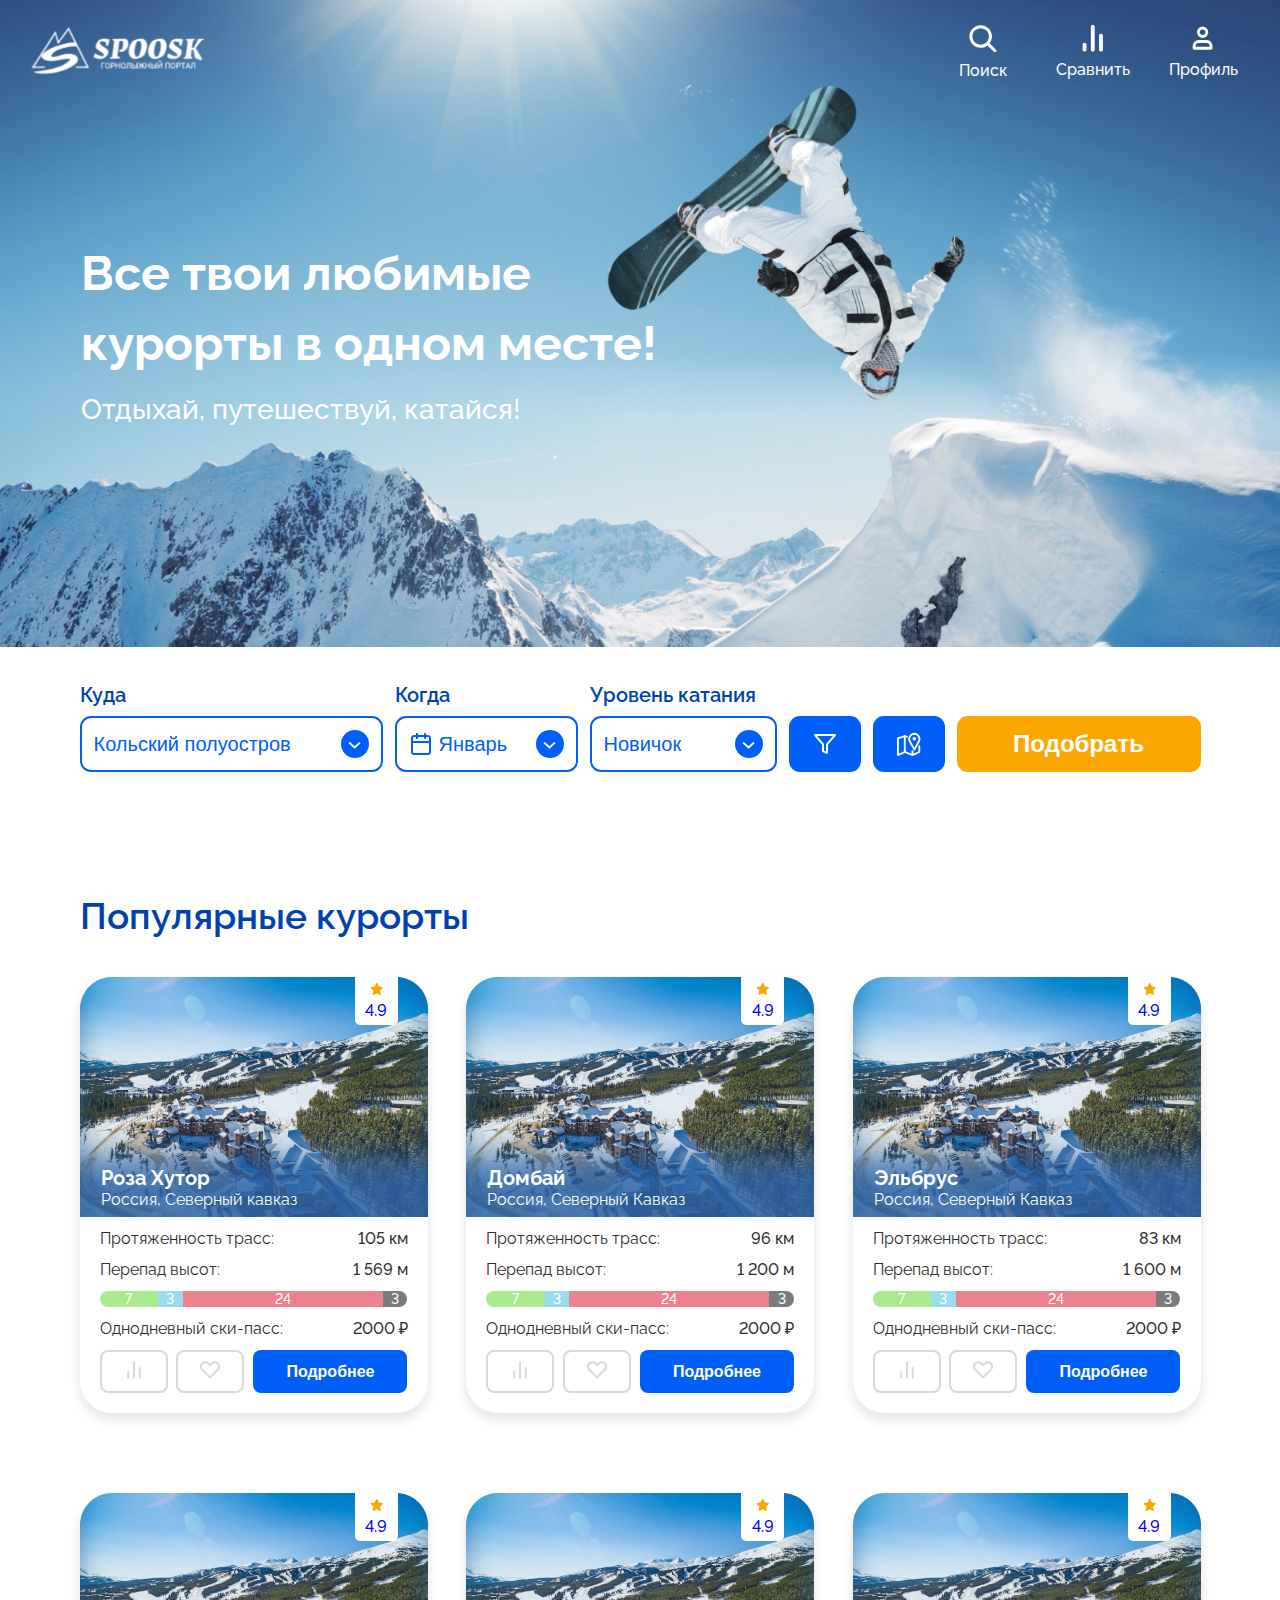
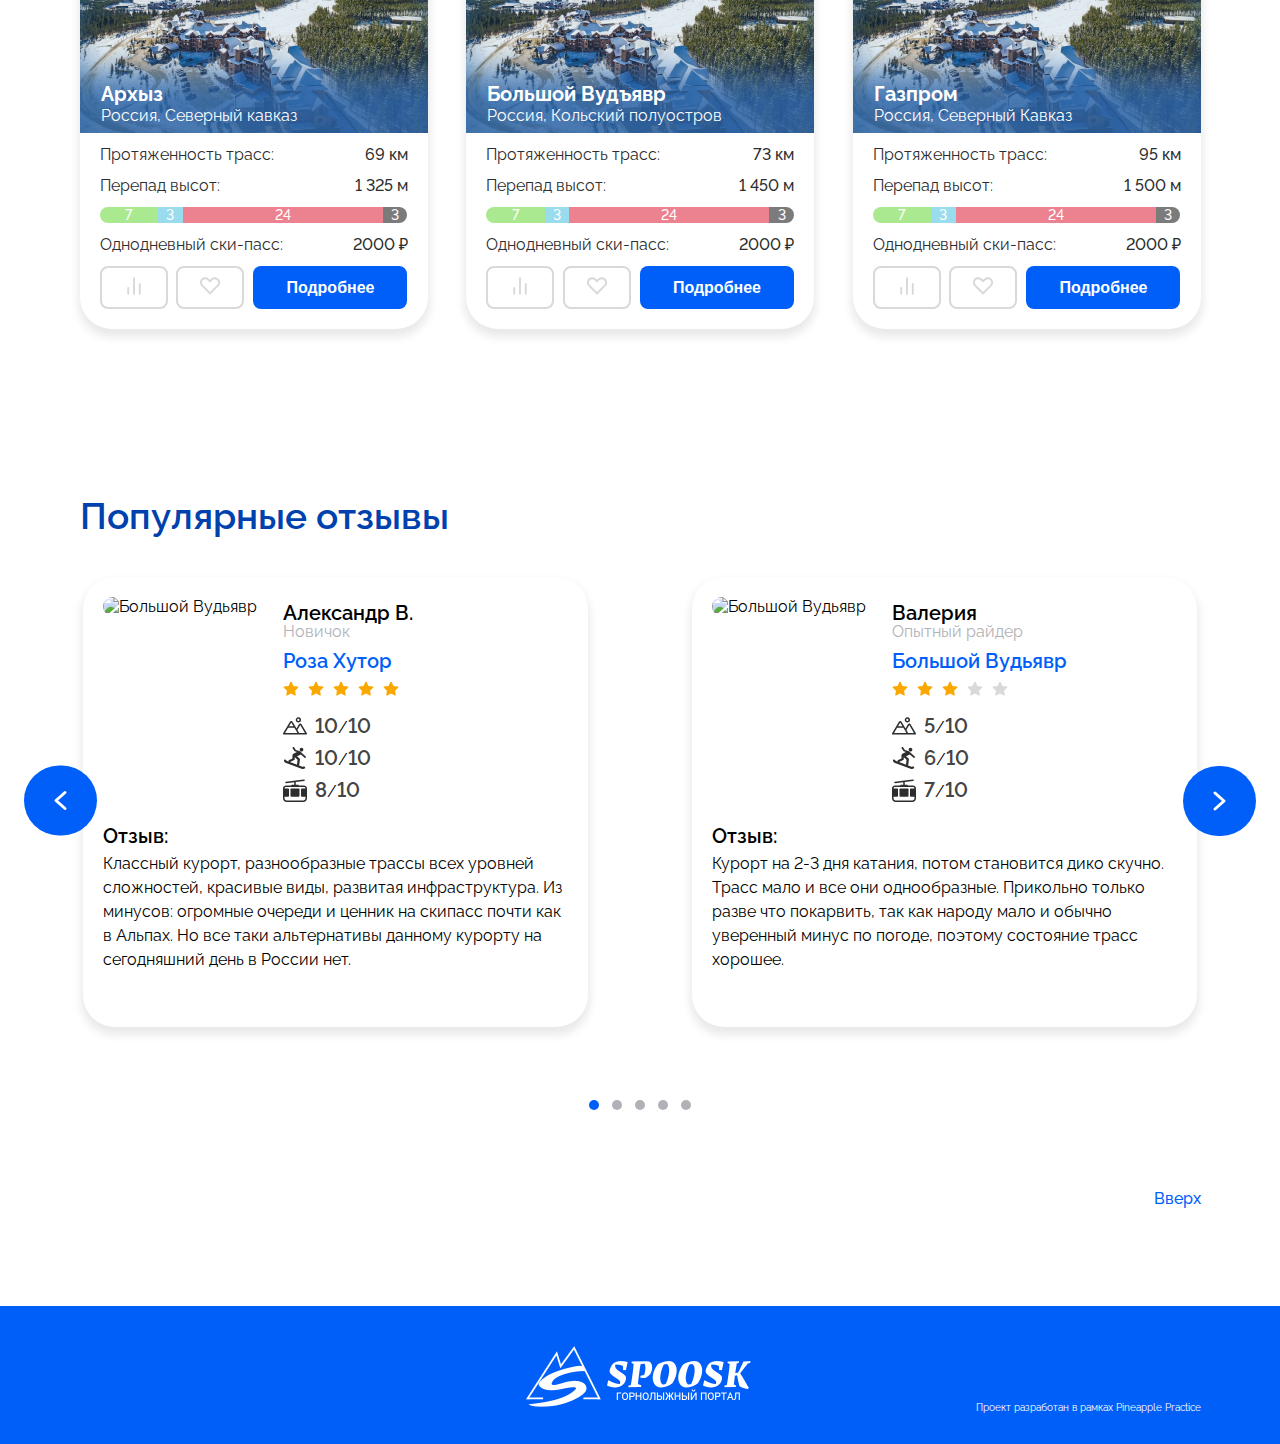
==== commit cb3c4849: "Добавление стилей для страницы результаты поиска" ====
--- a/ski_resort_website/index.html
+++ b/ski_resort_website/index.html
@@ -61,13 +61,15 @@
                                 <div class="name">Сравнить</div>
                             </a>
                         </li>
-                            <div class="modal-comparison" id="my-modal-comparison">
-                                <div class="modal-comparison_box">
-                                    <div class="modal-comparison-block">
-                                        <a href="#" class="modal-comparison-text">Пожалуйста, выберите курорты для сравнения</a>
-                                    </div>
-                                </div>
-                            </div>
+
+                        <div class="modal-comparison" id="my-modal-comparison">
+                            <div class="modal-comparison_box">
+                                <div class="modal-comparison-block">
+                                    <a href="#" class="modal-comparison-text">Пожалуйста, выберите курорты для сравнения</a>
+                                </div>
+                            </div>
+                        </div>
+
                         <li class="menu-item">
                             <a href="#" class="menu-link">
                                 <img src="image/header/header_account_icon_white.svg" alt="Поиск" width="28" height="28">
--- a/ski_resort_website/css/style.css
+++ b/ski_resort_website/css/style.css
@@ -67,7 +67,7 @@
     font-weight: 400;
 }
 
-/* ---------------------------------------------------------------------------- */
+/* --------BASE------------------------------------------------------------------ */
 
 .container {
     min-height: 100%;
@@ -112,7 +112,6 @@
 
 .header-wrapper {
     display: flex;
-    /* min-height: 100px; */
     justify-content: space-between;
     align-items: center;
 }
@@ -126,7 +125,6 @@
 .menu-list {
     display: flex;
     flex-wrap: wrap;
-    /* min-width: 326px; */
     justify-content: space-between;
 }
 
@@ -159,7 +157,7 @@
     position: relative;
 }
 
-.page-form {
+.page-basic-info{
     margin: -81px 0px 0px 0px;
 }
 
@@ -254,32 +252,84 @@
     transition: all 0.2s;
 }
 
-.search-box .search-input {
+.search-box.active {
+    width: 740px;
+    height: 55px;
+    transition: all 0.5s;
+}
+*/
+
+.search-box {
+    position: relative;
+    width: 776px;
+    height: 55px;
+} 
+
+.search-box .search-btn {
+    position: absolute;
+    top: 50%;
+    right: 0px;
+    transform: translateY(-50%);
+    cursor: pointer;
+    transition: all 0.5s;
+}
+
+.search-box .search-btn.active  {
+    opacity: 0;
+
+}
+
+.search-active {
+    opacity: 1;
+    display: none;
+    display: flex;
     height: 100%;
-    width: 100%;
+    align-items: center;
+} 
+
+.search-active .search-input {
+    opacity: 0;
+
+    height: 100%;
+    width: 740px;
     border: none;
-    background: white;
+    background: rgba(255, 255, 255, 0.5);
+    font-size: 20px;
+    line-height: 28px;
+    font-weight: 400;
+    border-radius: 12px;
+    padding: 13.5px 0px 13.5px 10px;
+    outline: none;
+    transition: all 0.5s;
+}
+
+.search-active .search-input.active {
+    opacity: 1;
+
+    height: 100%;
+    width: 100%;
+    border: none;
+    background: rgba(255, 255, 255, 0.5);
     font-size: 16px;
-    border-radius: 28px;
-    padding: 0;
+    border-radius: 12px;
+    padding: 0 20px 0 20px;
     outline: none;
+    transition: all 0.5s;
+}
+
+.search-active .cancel-btn {
     opacity: 0;
-    transition: all 0.2s;
-} */
-
-.menu-item .search-input {
-    display: none;
-    height: 100%;
-    width: 100%;
-    border: none;
-    background: white;
-    font-size: 16px;
-    border-radius: 28px;
-    padding: 0;
-    outline: none;
-    opacity: 0;
-    transition: all 0.2s;
-}
+    margin-left: 12px;
+    cursor: pointer;    
+}
+
+.search-active .cancel-btn.active {
+    opacity: 1;
+    margin-left: 12px; 
+    cursor: pointer;   
+}
+
+
 
 /* 
 .search-box .search-input.active {
@@ -750,6 +800,7 @@
     height: 0;
 }
 
+
 .filters {
     position: relative;
     font-family: 'Raleway';
@@ -1151,6 +1202,7 @@
 /*-------------------- Cards--------------------------- */
 
 .cards-wrapper {
+    position: relative;
     max-width: 1141px;
     margin: 0 auto;
     padding-left: 10px;
@@ -1356,11 +1408,17 @@
     background-color: #005FF9;
     border: none;
 
-
+    text-align: center;
+    text-decoration: none;
+    /* font-size: 16px;
+    font-weight: 600;
+    line-height: 19px;
+    color: #FFFFFF; */
+}
+
+.cards-btn-blue a {
     line-height: 19px;
     color: #FFFFFF;
-    text-align: center;
-    text-decoration: none;
     font-size: 16px;
     font-weight: 600;
 }
@@ -1438,6 +1496,11 @@
 .review-content {
     max-width: 465px;
 }
+
+.review-content .img-foto {
+    border-radius: 30px;
+}
+
 .review-content-text {
     display: inline-block;
     margin-left: 22px;
@@ -1478,22 +1541,33 @@
     margin: 0px 9px 0px 0px;
 }
 
-.rating-skier, .rating-lift, .rating-montains{
-    display: flex;
-    align-items: end;
-}
-
-
-.rating-montains {
+.rating {
+    display: flex;
+    align-items: center;
+}
+
+.rating img{
+    margin-right: 8px;
+}
+
+.rating div span {
+    font-size: 20px;
+    line-height: 32px;
+    font-weight: 600;
+    color: #444444;
+}
+
+
+/* .rating-montains {
 }
 .rating-skier {
 }
 .rating-lift {
-}
+} */
 .review-text {
     max-width: 465px;
     margin-top: 14px;
-    margin-bottom: 16px;
+    margin-bottom: 35px;
 }
 .review-title {
     font-size: 20px;
@@ -1507,6 +1581,7 @@
 }
 
 .btn-reviews {
+    display: none;
     margin-left: 350px;
     margin-right: 24px;  
     font-size: 16px;
@@ -1531,6 +1606,17 @@
     cursor: pointer;
 }
 
+.up { 
+    position: absolute;
+    bottom: -94px;
+    right: 10px;
+
+    font-size: 16px;
+    line-height: 19px;
+    font-weight: 500;
+
+    color: #005FF9;
+}
 
 /* -----FOOTER------------------------------------------------------- */
 
@@ -1540,21 +1626,32 @@
     text-align: center;
     padding-top: 30px;
     padding-bottom: 30px;
+
+    font-size: 10px;
+    line-height: 12px;
+    font-weight: 400;
+}
+
+.pp { 
+    position: absolute;
+    bottom: 0px;
+    right: 10px;
+
+    color: #fff;
 }
 
 /* .social-links a {
     text-decoration: none;
 } */
 
-
 /*------------Filter page --------------------------------------------*/
 
 .header_filters {
     width: 100%;
     left: 0;
     top: 0;
-    padding-top: 12px; 
-    padding-bottom: 12px; 
+    padding-top: 12px;
+    padding-bottom: 12px;
     z-index: 50;
 }
 
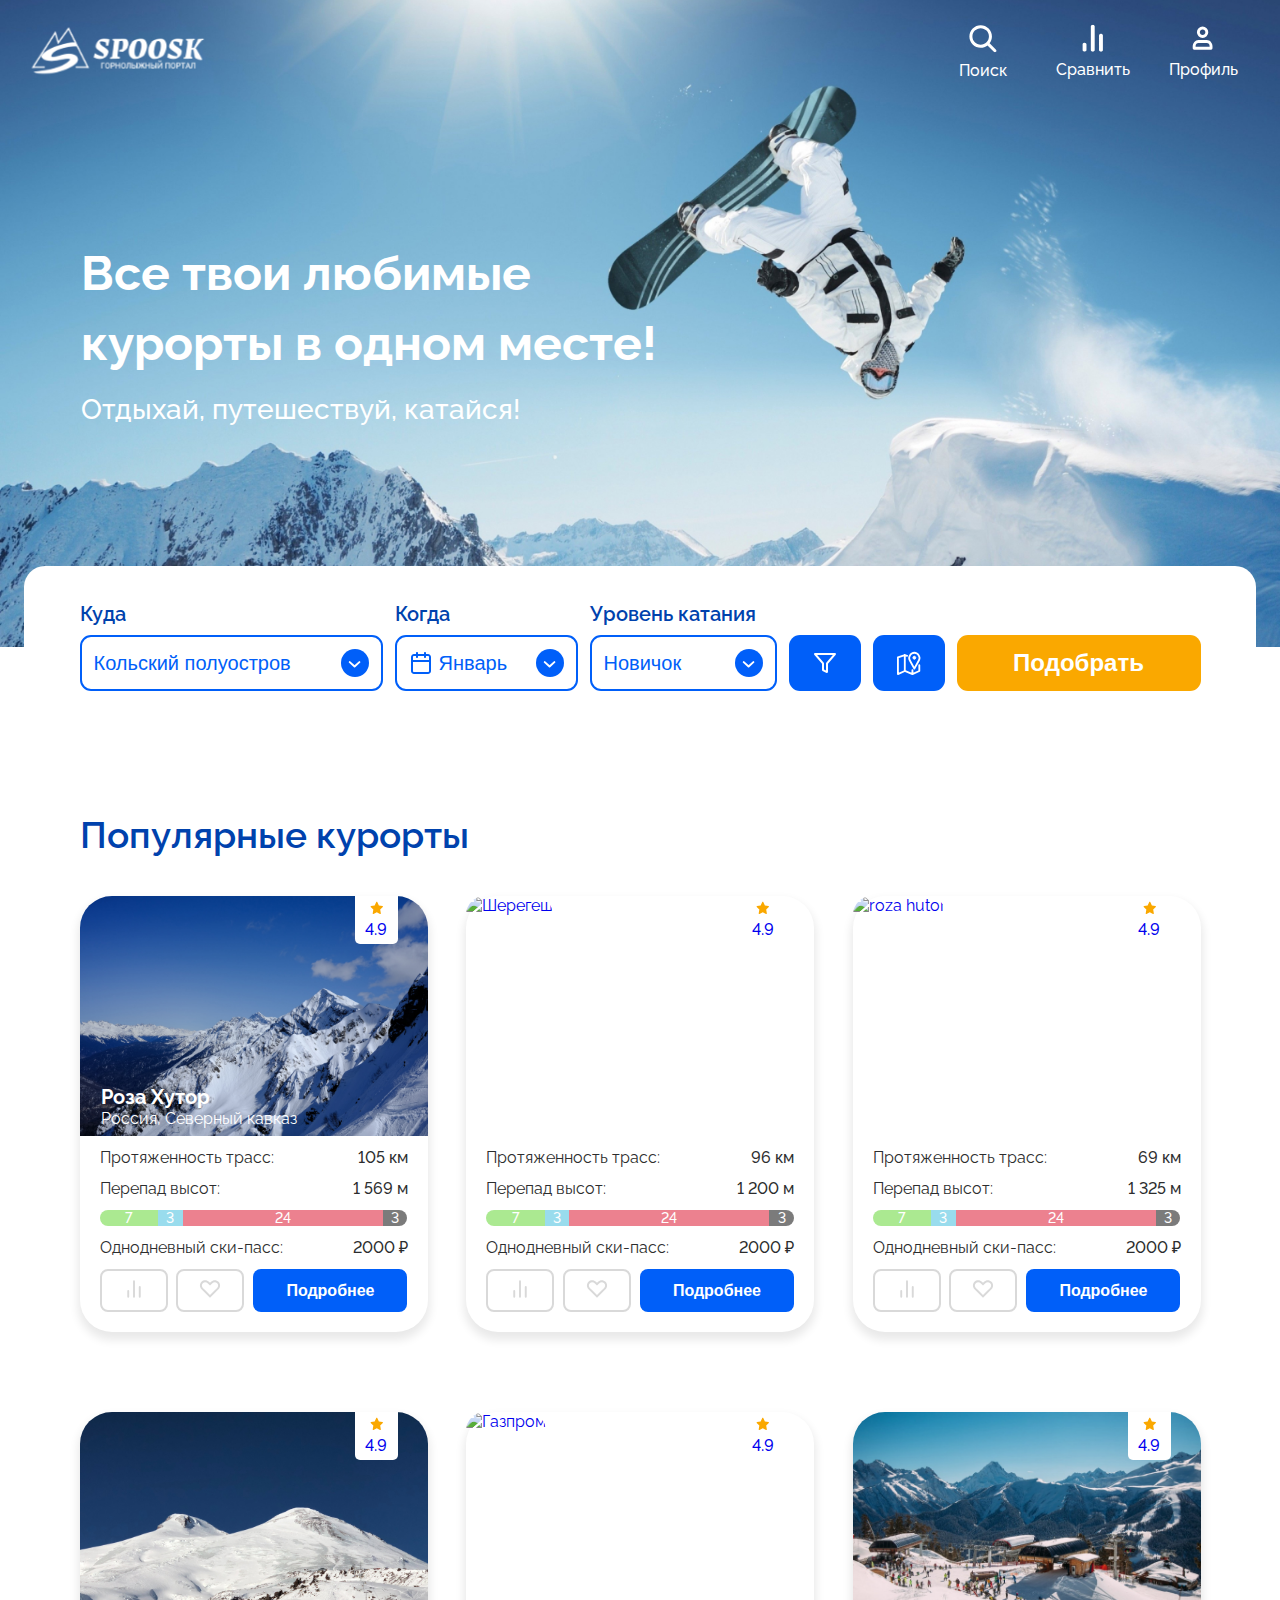
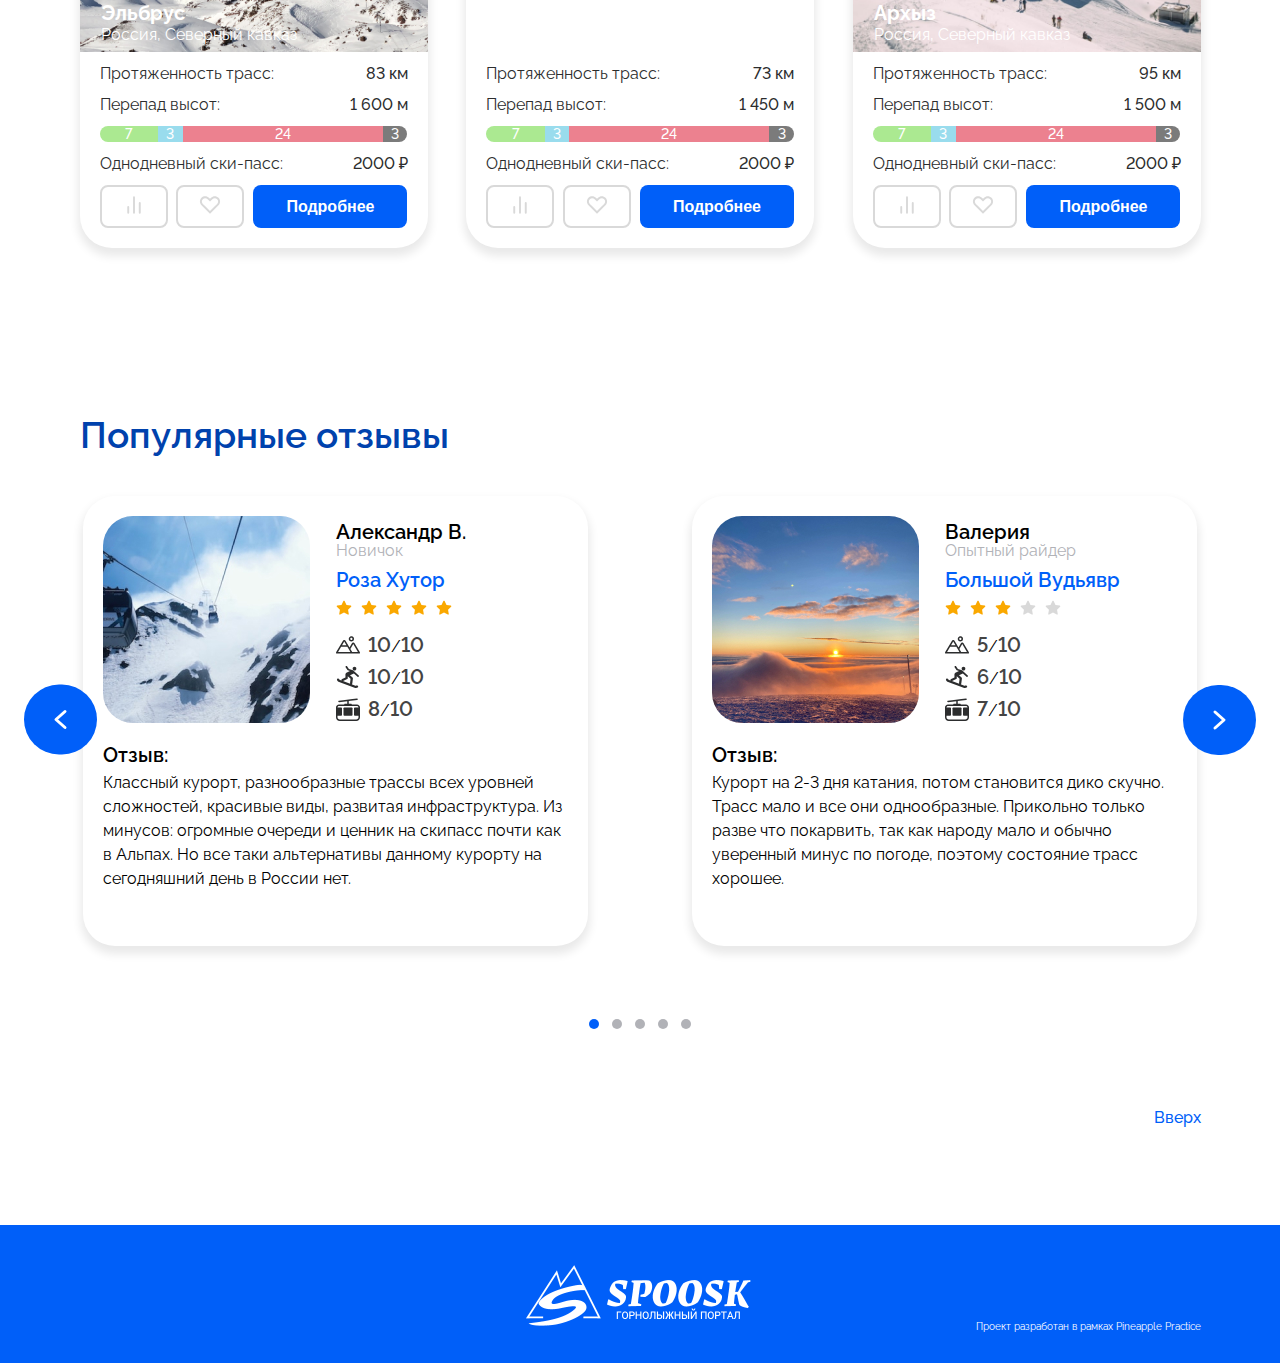
==== commit a987bf7e: "Обновление главной и страницы курорта" ====
--- a/ski_resort_website/index.html
+++ b/ski_resort_website/index.html
@@ -296,8 +296,8 @@
                                 <div class="card-item">
         
                                     <div class="card-image">
-                                        <a href="resorts/resorts.html">
-                                            <img src="image/card/Frame 208.jpg" alt="roza hutor" class="image">
+                                        <a href="pages/resorts.html">
+                                            <img src="image/card/roza-hutor-mini.jpg" alt="Архыз" class="image" width="348" height="240">
                                             <div class="card-title">
                                                 <div class="card-title-name"><span>Роза Хутор</span></div>
                                                 <div class="card-title-additionally">
@@ -367,7 +367,8 @@
                                                 </svg>
                                             </button>
                         
-                                            <button class="cards-btn cards-btn-blue"><a href="resorts/resorts.html">Подробнее</a></button>
+                                            <!-- <button class="cards-btn cards-btn-blue"><a href="pages/resorts.html">Подробнее</a></button> -->
+                                            <a href="pages/resorts.html"><button class="cards-btn cards-btn-blue">Подробнее</button></a>
                                         </div>
                                     </div>
                             
@@ -380,12 +381,12 @@
         
                                     <div class="card-image">
                                         <a href="#">
-                                            <img src="image/card/Frame 208.jpg" alt="roza hutor" class="image">
+                                            <img src="image/card/sheregesh-mini.jpg" alt="Шерегеш" class="image" width="348" height="240">
                                             <div class="card-title">
-                                                <div class="card-title-name"><span>Домбай</span></div>
+                                                <div class="card-title-name"><span>Шерегеш</span></div>
                                                 <div class="card-title-additionally">
                                                     <span class="card-title-country">Россия,</span>
-                                                    <span class="card-title-region">Северный Кавказ</span>
+                                                    <span class="card-title-region">Северный кавказ</span>
                                                 </div>
                                             </div>
                                             <div class="card-rating">
@@ -450,7 +451,7 @@
                                                 </svg>
                                             </button>
                         
-                                            <button class="cards-btn cards-btn-blue"><a href="resorts/resorts.html">Подробнее</a></button>
+                                            <a href="#"><button class="cards-btn cards-btn-blue">Подробнее</button></a>
                                         </div>
                                     </div>
                             
@@ -463,12 +464,12 @@
         
                                     <div class="card-image">
                                         <a href="#">
-                                            <img src="image/card/Frame 208.jpg" alt="roza hutor" class="image">
+                                            <img src="image/card/big-wood-mini.jpg" alt="roza hutor" class="image" width="348" height="240">
                                             <div class="card-title">
-                                                <div class="card-title-name"><span>Эльбрус</span></div>
+                                                <div class="card-title-name"><span>Большой Вудьявр</span></div>
                                                 <div class="card-title-additionally">
                                                     <span class="card-title-country">Россия,</span>
-                                                    <span class="card-title-region">Северный Кавказ</span>
+                                                    <span class="card-title-region">Кольский полуостров</span>
                                                 </div>
                                             </div>
                                             <div class="card-rating">
@@ -484,12 +485,12 @@
                                     <div class="card-body">
                                         <div class="property">
                                             <div class="property-name">Протяженность трасс:</div>
-                                            <div class="property-value">83 км</div>
+                                            <div class="property-value">69 км</div>
                                         </div>
                 
                                         <div class="property">
                                             <div class="property-name">Перепад высот:</div>
-                                            <div class="property-value">1 600 м</div>
+                                            <div class="property-value">1 325 м</div>
                                         </div>
                 
                                         <div class="count-trails">
@@ -533,7 +534,7 @@
                                                 </svg>
                                             </button>
                         
-                                            <button class="cards-btn cards-btn-blue"><a href="resorts/resorts.html">Подробнее</a></button>
+                                            <a href="#"><button class="cards-btn cards-btn-blue">Подробнее</button></a>
                                         </div>
                                     </div>
                             
@@ -546,9 +547,9 @@
         
                                     <div class="card-image">
                                         <a href="#">
-                                            <img src="image/card/Frame 208.jpg" alt="roza hutor" class="image">
+                                            <img src="image/card/elbrus-mini.jpg" alt="Эльбрус" class="image" width="348" height="240">
                                             <div class="card-title">
-                                                <div class="card-title-name"><span>Архыз</span></div>
+                                                <div class="card-title-name"><span>Эльбрус</span></div>
                                                 <div class="card-title-additionally">
                                                     <span class="card-title-country">Россия,</span>
                                                     <span class="card-title-region">Северный кавказ</span>
@@ -567,12 +568,12 @@
                                     <div class="card-body">
                                         <div class="property">
                                             <div class="property-name">Протяженность трасс:</div>
-                                            <div class="property-value">69 км</div>
+                                            <div class="property-value">83 км</div>
                                         </div>
                 
                                         <div class="property">
                                             <div class="property-name">Перепад высот:</div>
-                                            <div class="property-value">1 325 м</div>
+                                            <div class="property-value">1 600 м</div>
                                         </div>
                 
                                         <div class="count-trails">
@@ -616,7 +617,7 @@
                                                 </svg>
                                             </button>
                         
-                                            <button class="cards-btn cards-btn-blue"><a href="resorts/resorts.html">Подробнее</a></button>
+                                            <a href="#"><button class="cards-btn cards-btn-blue">Подробнее</button></a>
                                         </div>
                                     </div>
                             
@@ -629,12 +630,12 @@
         
                                     <div class="card-image">
                                         <a href="#">
-                                            <img src="image/card/Frame 208.jpg" alt="roza hutor" class="image">
+                                            <img src="image/card/gazprom-mini.jpg" alt="Газпром" class="image" width="348" height="240">
                                             <div class="card-title">
-                                                <div class="card-title-name"><span>Большой Вудъявр</span></div>
+                                                <div class="card-title-name"><span>Газпром</span></div>
                                                 <div class="card-title-additionally">
                                                     <span class="card-title-country">Россия,</span>
-                                                    <span class="card-title-region">Кольский полуостров</span>
+                                                    <span class="card-title-region">Северный кавказ</span>
                                                 </div>
                                             </div>
                                             <div class="card-rating">
@@ -699,7 +700,7 @@
                                                 </svg>
                                             </button>
                         
-                                            <button class="cards-btn cards-btn-blue"><a href="resorts/resorts.html">Подробнее</a></button>
+                                            <a href="#"><button class="cards-btn cards-btn-blue">Подробнее</button></a>
                                         </div>
                                     </div>
                             
@@ -712,12 +713,12 @@
         
                                     <div class="card-image">
                                         <a href="#">
-                                            <img src="image/card/Frame 208.jpg" alt="roza hutor" class="image">
+                                            <img src="image/card/arkhyz-mini.jpg" alt="Архыз" class="image" width="348" height="240">
                                             <div class="card-title">
-                                                <div class="card-title-name"><span>Газпром</span></div>
+                                                <div class="card-title-name"><span>Архыз</span></div>
                                                 <div class="card-title-additionally">
                                                     <span class="card-title-country">Россия,</span>
-                                                    <span class="card-title-region">Северный Кавказ</span>
+                                                    <span class="card-title-region">Северный кавказ</span>
                                                 </div>
                                             </div>
                                             <div class="card-rating">
@@ -782,7 +783,7 @@
                                                 </svg>
                                             </button>
                         
-                                            <button class="cards-btn cards-btn-blue"><a href="resorts/resorts.html">Подробнее</a></button>
+                                            <a href="#"><button class="cards-btn cards-btn-blue">Подробнее</button></a>
                                         </div>
                                     </div>
                             
--- a/ski_resort_website/css/style.css
+++ b/ski_resort_website/css/style.css
@@ -110,6 +110,12 @@
     z-index: 50;
 }
 
+.header-white {
+
+    background-color: #fff;
+
+}
+
 .header-wrapper {
     display: flex;
     justify-content: space-between;
@@ -142,6 +148,10 @@
     font-weight: 500;
 }
 
+.menu-link-blue {
+    color: #005FF9;
+}
+
 .menu-link img {
     text-align: center;
     margin: 0 31px 8px 31px;
@@ -157,7 +167,7 @@
     position: relative;
 }
 
-.page-basic-info{
+.page-form {
     margin: -81px 0px 0px 0px;
 }
 
@@ -1228,7 +1238,8 @@
 
 .card-image {
     position: relative;
-    width: 100%;
+    width: 348px;
+    height: 240px;
 }
 
 .card-title {
@@ -1252,8 +1263,19 @@
     color: #FFFFFF;
 }
 
+/* .card-image-shadow {
+    border-radius: 32px 32px 0 0;
+    box-shadow: inset rgba(42, 99, 166, 0.85) 6px -67px 60px,
+    rgba(0, 97, 211, 0.1) 1px 224px 10px ;
+} */
+
 .image {
     width: 100%;
+    height: 100%;
+    border-radius: 32px 32px 0 0;
+    object-fit: cover;
+    /* position: relative;
+    z-index: -1; */
 }
 
 .card-rating {
@@ -1363,6 +1385,11 @@
     border-radius: 8px;
     user-select: none; 
     cursor: pointer;
+
+    line-height: 19px;
+    color: #FFFFFF;
+    font-size: 16px;
+    font-weight: 600;
 }
 
 .cards-btn:focus {
@@ -1416,12 +1443,12 @@
     color: #FFFFFF; */
 }
 
-.cards-btn-blue a {
+/* .form-button a {
     line-height: 19px;
     color: #FFFFFF;
     font-size: 16px;
     font-weight: 600;
-}
+} */
 
 .cards-btn-blue:hover {
     opacity: 0.7;
@@ -1646,22 +1673,13 @@
 
 /*------------Filter page --------------------------------------------*/
 
-.header_filters {
-    width: 100%;
-    left: 0;
-    top: 0;
-    padding-top: 12px;
-    padding-bottom: 12px;
-    z-index: 50;
-}
-
-.name2 {
-    color: #005FF9;
-}
 
 .page_filters-banner {
-    position: relative;
-    padding: 150px 0 115px 0;
+    height: 365px;
+}
+
+.img-filters-banner {
+    padding-top: 100px;
 }
 
 .btn-blue2 {
@@ -1693,12 +1711,8 @@
     font-weight: 700;
 }
 
-.image2 {
-    border-radius: 32px 32px 0 0;
-}
-
 .button-up {
-    margin: 213px 186px 141px 1130px;
+    margin: 94px 186px 94px 1130px;
     border: none;
     background: #FFFFFF;
     font-family: 'Raleway';
